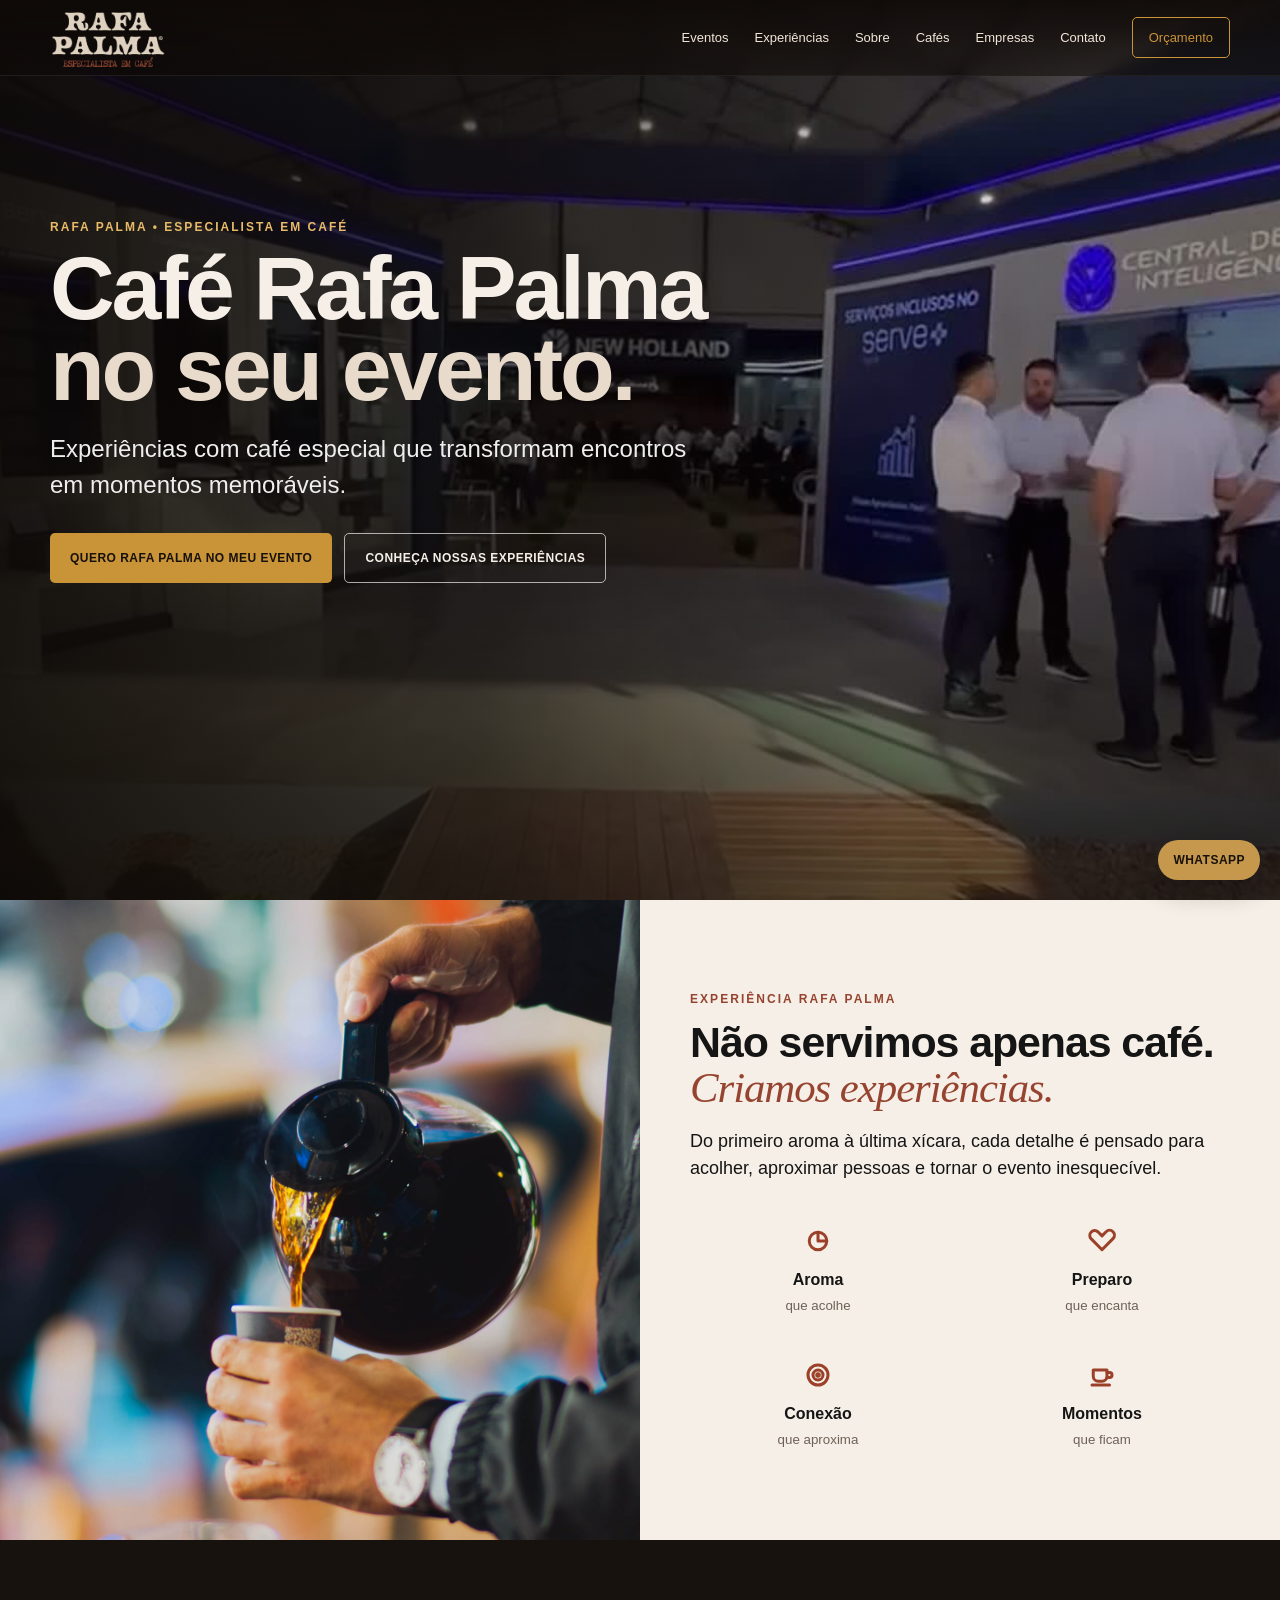
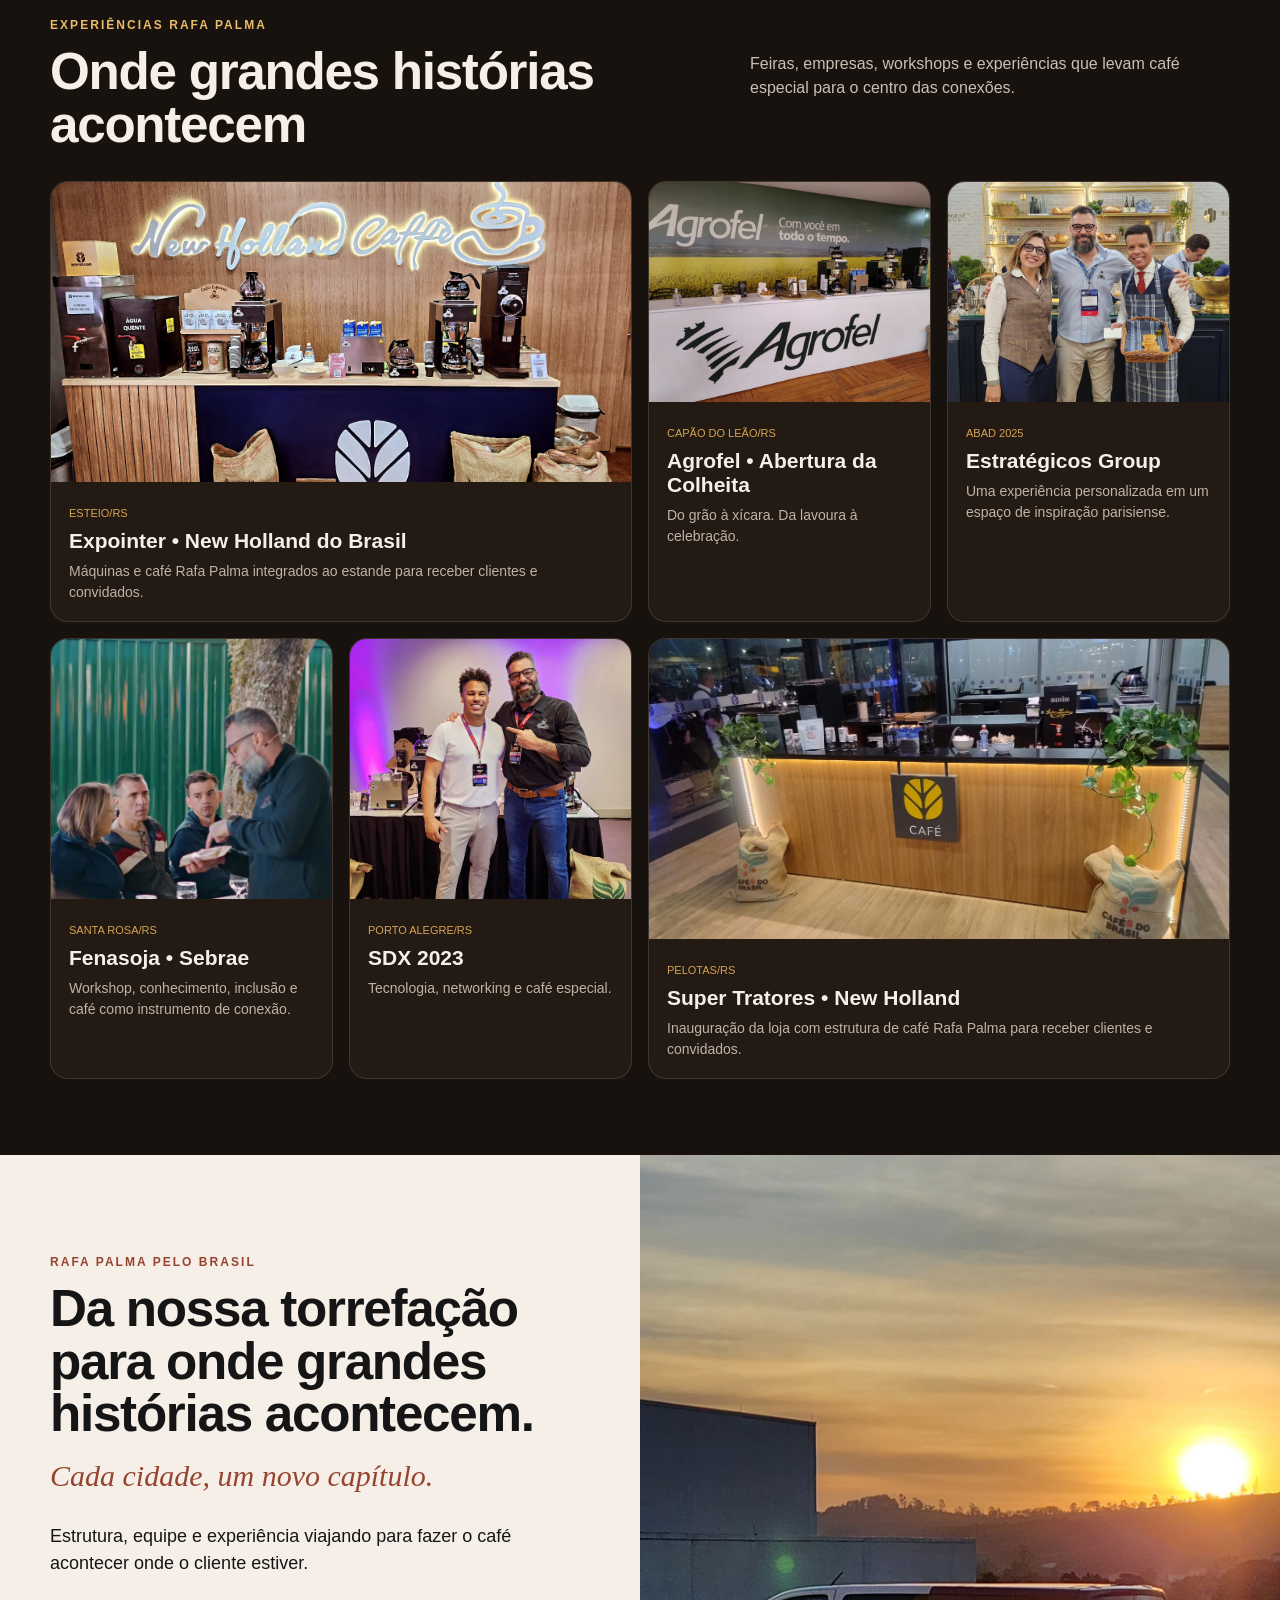
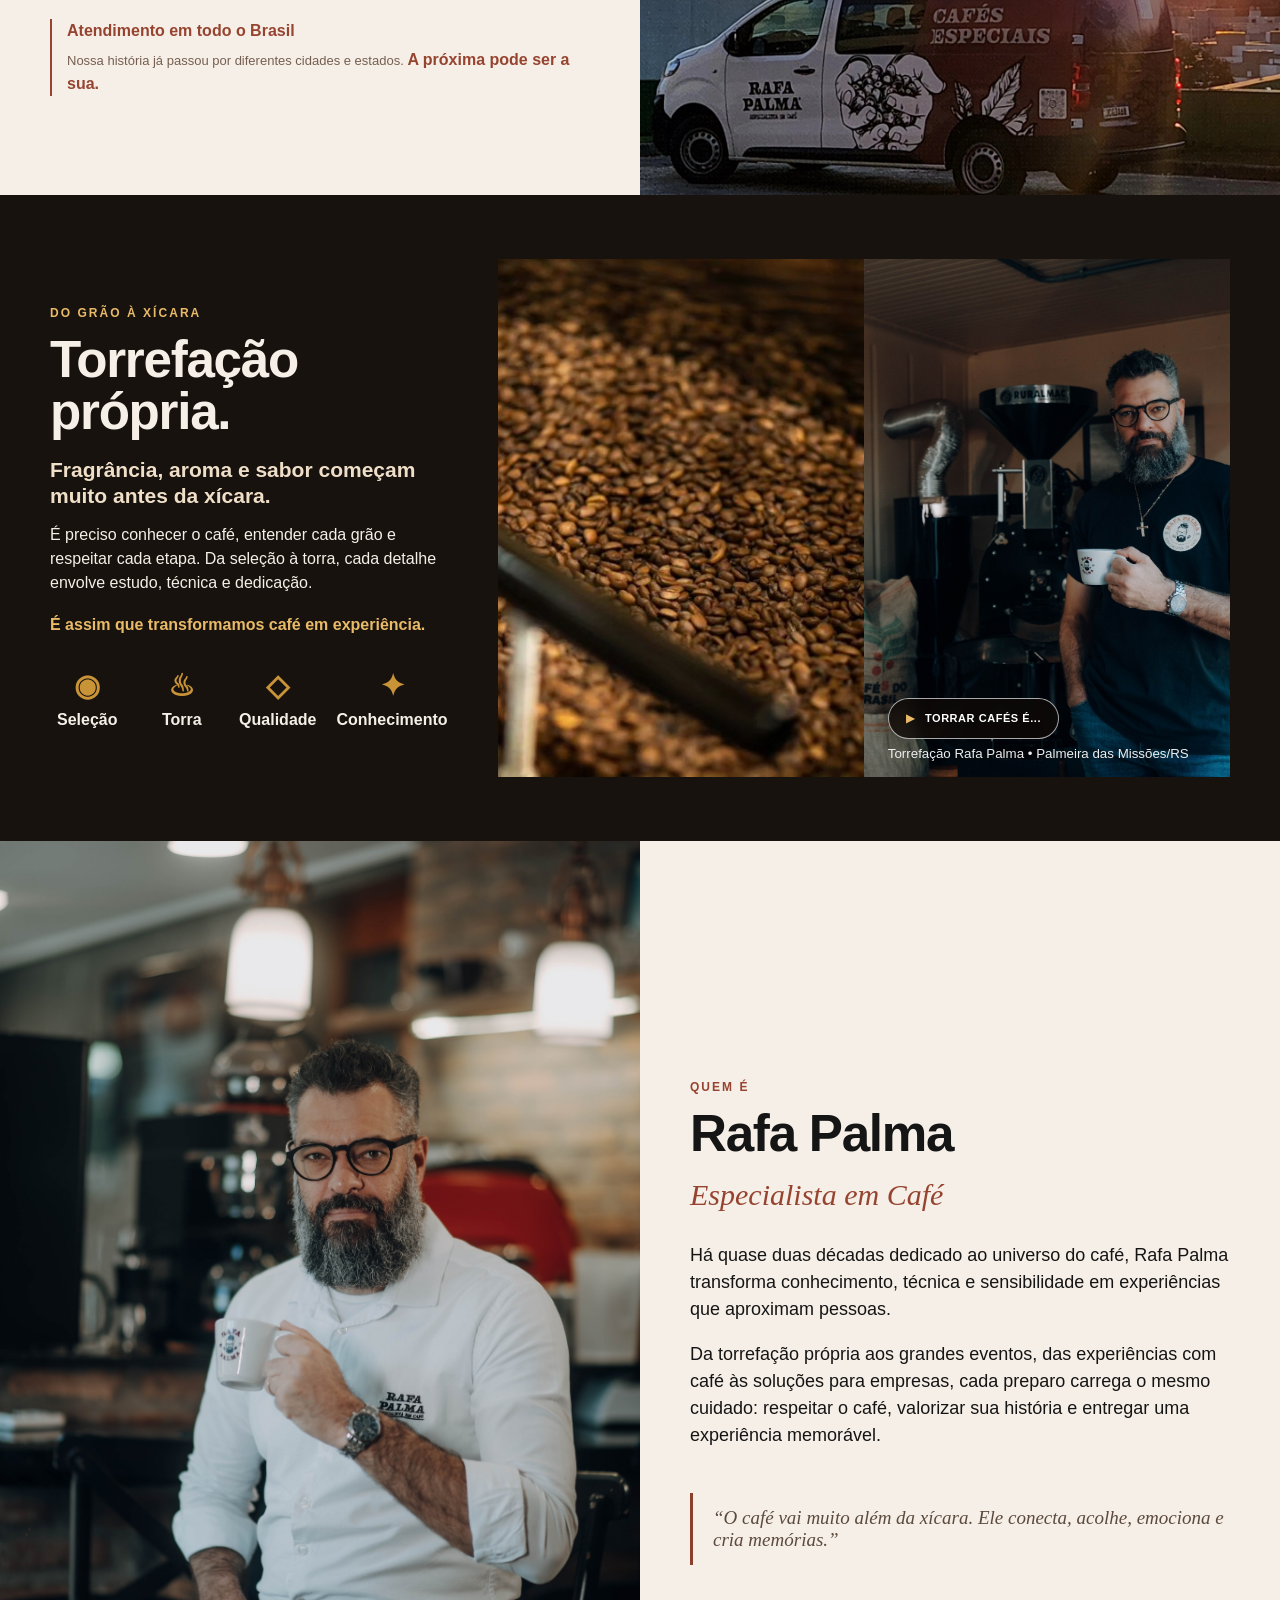
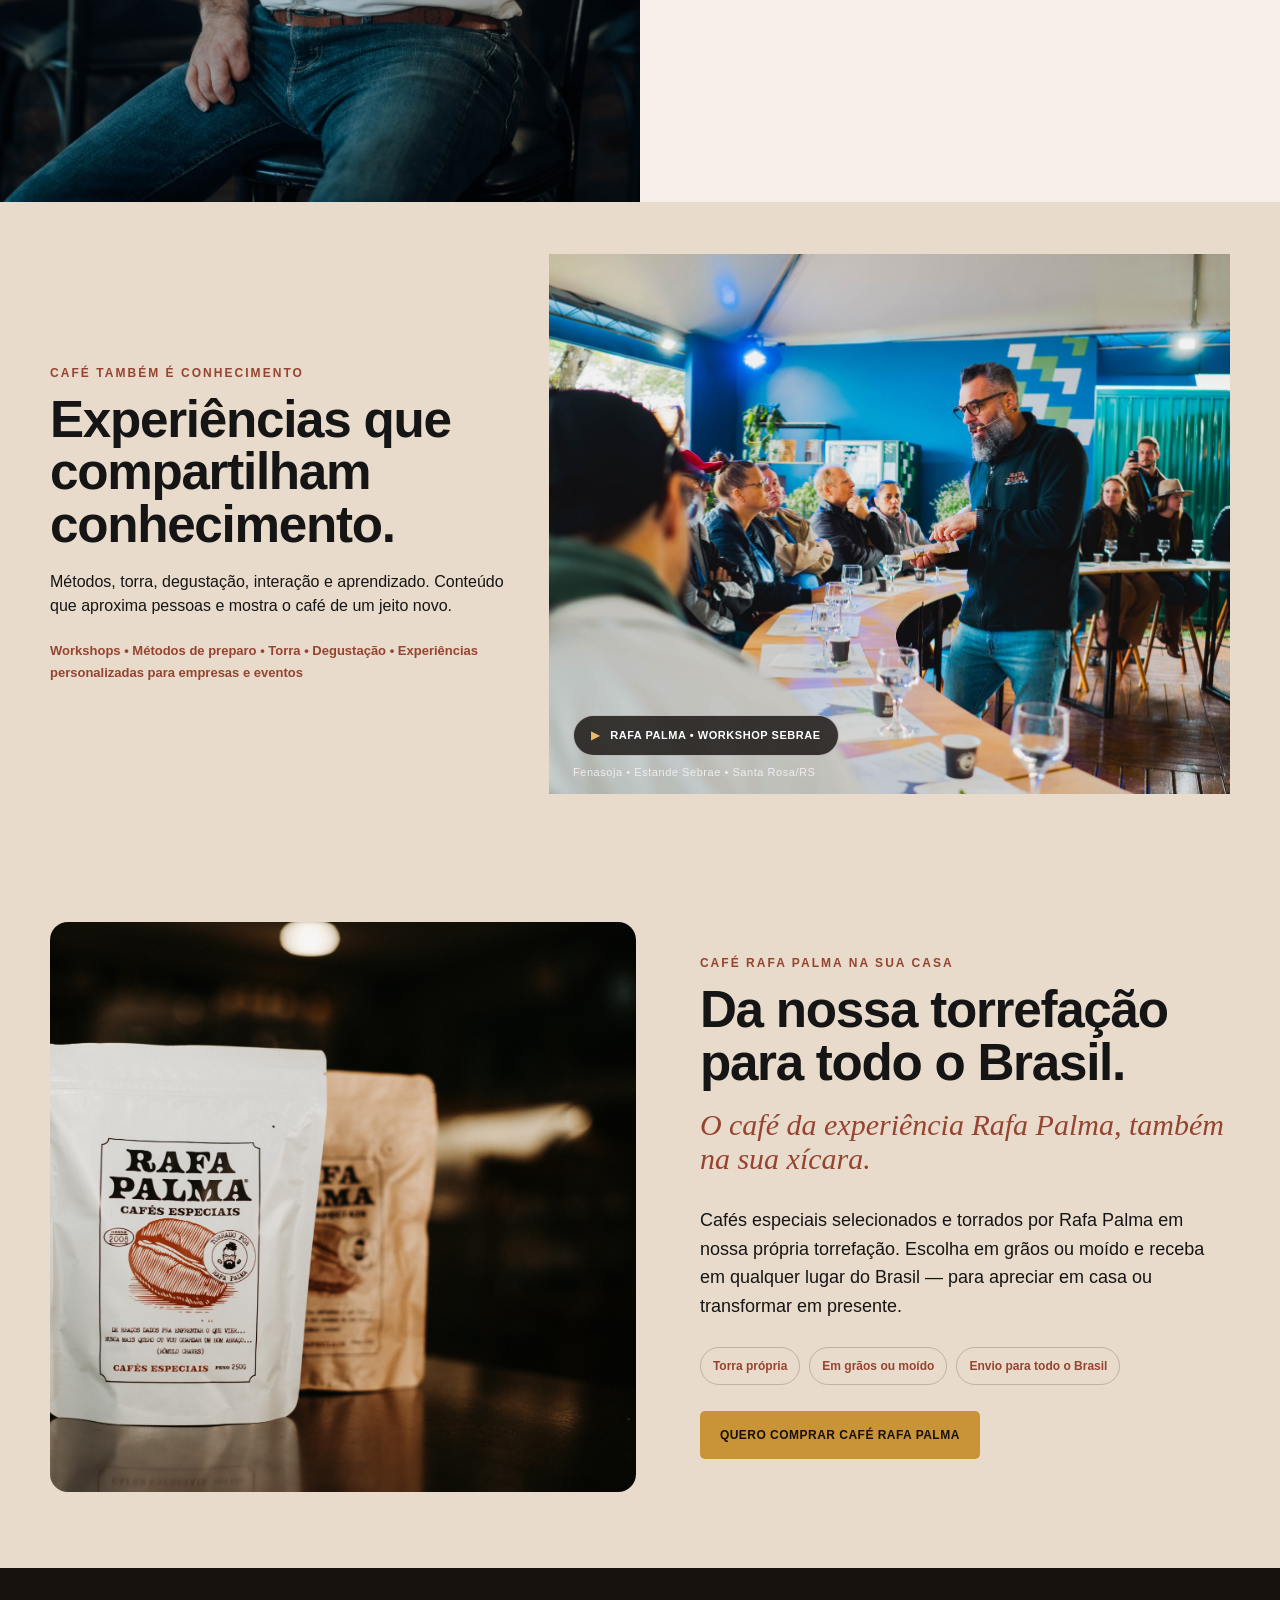
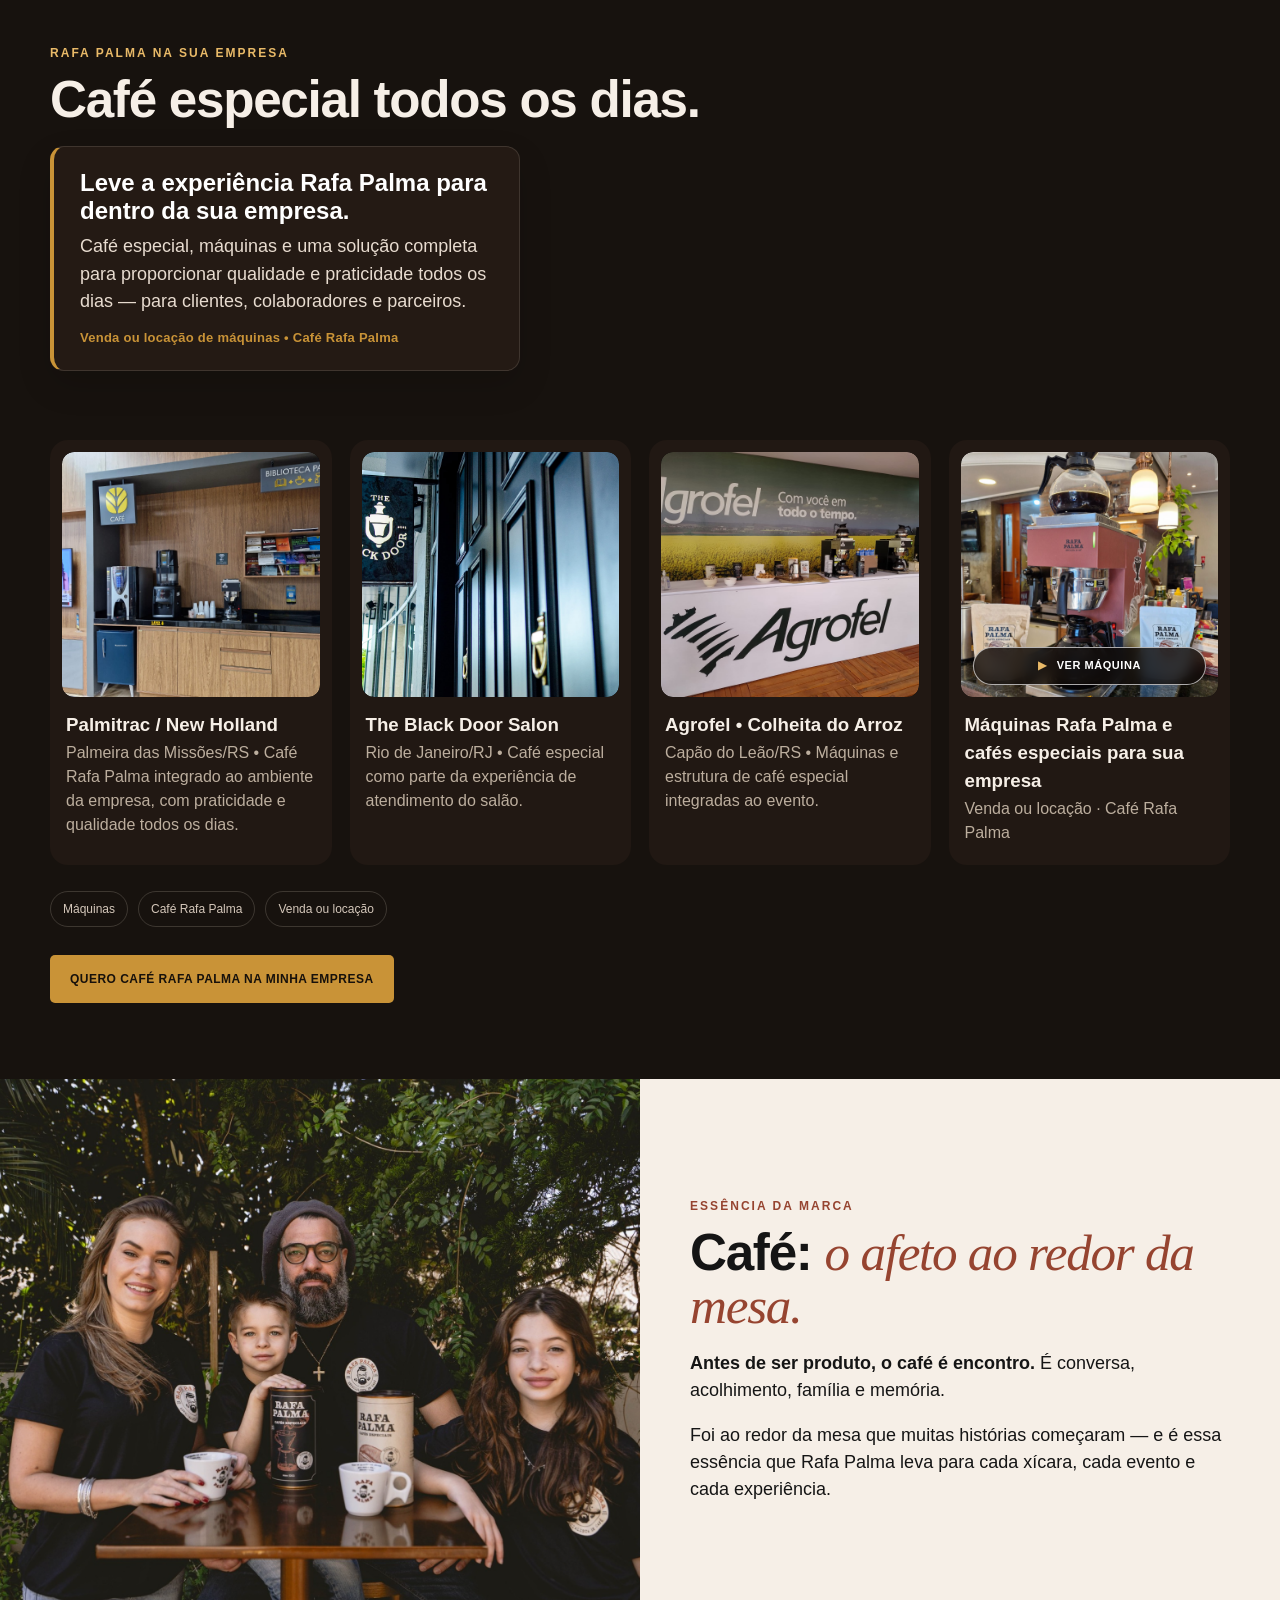
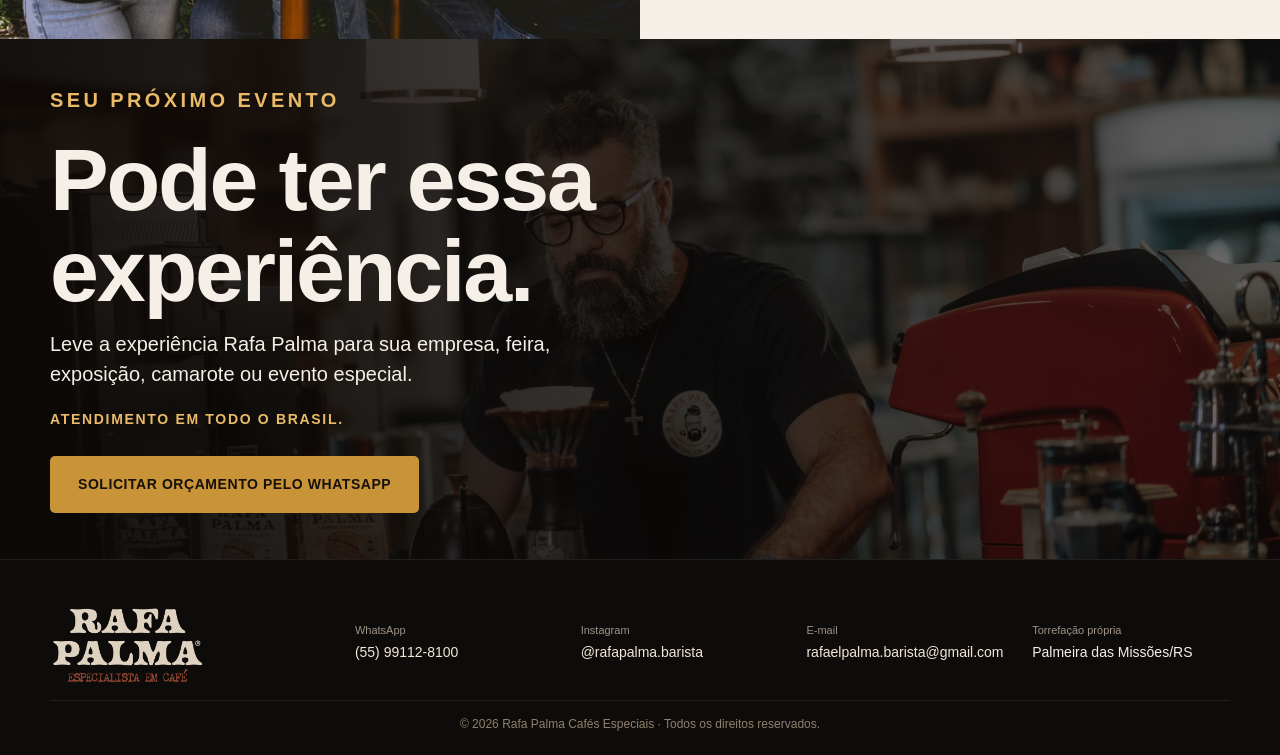
==== index.html @ 30152a72 "Add files via upload" ====
<!doctype html>
<html lang="pt-BR">
<head>
    <meta charset="utf-8" />
  
<meta name="color-scheme" content="only light">
<meta name="supported-color-schemes" content="light">
<meta name="viewport" content="width=device-width, initial-scale=1" />
  <meta name="theme-color" content="#151515" />
  <meta name="description" content="Rafa Palma — Especialista em Café. Eventos e experiências, torrefação própria, cafés especiais com envio para todo o Brasil e máquinas para empresas." />
  <title>Rafa Palma — Especialista em Café</title>
  <link rel="icon" href="favicon.png" />
  <link rel="stylesheet" href="styles.css" />




<style id="v23-mobile-targeted-fixes">
@media (max-width: 768px) {
  section, [id] { scroll-margin-top: 118px !important; }

  /* V23: estes textos usam a mesma técnica de imagem sólida já usada
     no restante do mobile, evitando a inversão de cores do Samsung Internet. */
  .brazil .reach span,
  .brazil .reach span strong,
  .about blockquote,
  .about blockquote *,
  .workshops .workshop-tags,
  .workshops .workshop-tags * {
    color: transparent !important;
    -webkit-text-fill-color: transparent !important;
    background-color: transparent !important;
    background-image: url('assets/images/brown-fill-mobile.png') !important;
    background-repeat: repeat !important;
    -webkit-background-clip: text !important;
    background-clip: text !important;
    opacity: 1 !important;
  }

  .about blockquote { border-left-color: #964430 !important; }
  .brazil .reach { padding-top: 0 !important; }

  /* Selos: manter o contraste que já funcionou. */
  .coffee-benefits span {
    color: #f2ddd0 !important;
    -webkit-text-fill-color: #f2ddd0 !important;
    background: #2a0b03 !important;
    background-image: none !important;
    -webkit-background-clip: border-box !important;
    background-clip: border-box !important;
    border: 1px solid rgba(113,53,31,.45) !important;
    opacity: 1 !important;
  }

  /* Momentos: xícara pequena desenhada em CSS. */
  .pillars span:nth-child(4) b {
    font-size: 0 !important;
    width: 26px !important;
    height: 26px !important;
    display: inline-block !important;
    position: relative !important;
    background: transparent !important;
    background-image: none !important;
    -webkit-background-clip: border-box !important;
    background-clip: border-box !important;
    -webkit-text-fill-color: initial !important;
  }
  .pillars span:nth-child(4) b::before {
    content: "" !important;
    position: absolute !important;
    width: 17px !important;
    height: 10px !important;
    left: 3px !important;
    top: 7px !important;
    border: 2px solid #873b28 !important;
    border-top: 0 !important;
    border-radius: 2px 2px 7px 7px !important;
    box-sizing: border-box !important;
  }
  .pillars span:nth-child(4) b::after {
    content: "" !important;
    position: absolute !important;
    width: 7px !important;
    height: 7px !important;
    right: 0 !important;
    top: 8px !important;
    border: 2px solid #873b28 !important;
    border-left: 0 !important;
    border-radius: 0 6px 6px 0 !important;
    box-sizing: border-box !important;
  }
}
</style>


<style id="v24-mobile-title-one-line">
@media (max-width: 768px) {
  .experience-title-line {
    display: block !important;
    white-space: nowrap !important;
    font-size: clamp(24px, 6.4vw, 30px) !important;
    letter-spacing: -0.025em !important;
    line-height: 1.08 !important;
    max-width: 100% !important;
  }
}
</style>


<style id="v26-mobile-final-real">
@media (max-width: 560px) {

  /* 1. NÃO SERVIMOS / CRIAMOS EXPERIÊNCIAS:
     elimina o <br> como linha vazia e controla o intervalo diretamente. */
  .experience .copy h2 {
    display: flex !important;
    flex-direction: column !important;
    gap: 3px !important;
    line-height: 1 !important;
    margin-bottom: 22px !important;
  }
  .experience .copy h2 br {
    display: none !important;
  }
  .experience .copy h2 .experience-title-line {
    display: block !important;
    white-space: nowrap !important;
    font-size: clamp(24px, 6.4vw, 30px) !important;
    line-height: 1.03 !important;
    margin: 0 !important;
  }
  .experience .copy h2 em {
    display: block !important;
    margin: 0 !important;
    line-height: 1.02 !important;
  }

  /* 2. MOMENTOS:
     o HTML real usa .feature-grid; remove o emoji nativo e desenha uma xícara pequena. */
  .experience .feature-grid span:nth-child(4) b {
    font-size: 0 !important;
    width: 24px !important;
    height: 24px !important;
    display: inline-block !important;
    position: relative !important;
    background: transparent !important;
    background-image: none !important;
    -webkit-background-clip: border-box !important;
    background-clip: border-box !important;
    -webkit-text-fill-color: initial !important;
  }
  .experience .feature-grid span:nth-child(4) b::before {
    content: "" !important;
    position: absolute !important;
    width: 15px !important;
    height: 9px !important;
    left: 2px !important;
    top: 6px !important;
    border: 2px solid #964430 !important;
    border-top: 0 !important;
    border-radius: 2px 2px 7px 7px !important;
    box-sizing: border-box !important;
  }
  .experience .feature-grid span:nth-child(4) b::after {
    content: "" !important;
    position: absolute !important;
    width: 6px !important;
    height: 6px !important;
    right: 0 !important;
    top: 7px !important;
    border: 2px solid #964430 !important;
    border-left: 0 !important;
    border-radius: 0 6px 6px 0 !important;
    box-sizing: border-box !important;
  }

  /* 3. CAFÉ NA SUA CASA:
     três benefícios obrigatoriamente em uma única linha. */
  .coffee-benefits {
    display: grid !important;
    grid-template-columns: max-content max-content max-content !important;
    justify-content: space-between !important;
    align-items: center !important;
    gap: 4px !important;
    width: 100% !important;
    flex-wrap: nowrap !important;
    margin: 22px 0 !important;
  }
  .coffee-benefits span {
    white-space: nowrap !important;
    padding: 8px 7px !important;
    font-size: clamp(8.5px, 2.45vw, 10.5px) !important;
    line-height: 1.1 !important;
    text-align: center !important;
  }

  /* 4. MÁQUINAS:
     comunicação aprovada + somente três selos. */
  .machine-card h3 {
    line-height: 1.15 !important;
  }
  .company-benefits {
    display: grid !important;
    grid-template-columns: max-content max-content max-content !important;
    justify-content: space-between !important;
    gap: 5px !important;
    width: 100% !important;
    flex-wrap: nowrap !important;
  }
  .company-benefits span {
    white-space: nowrap !important;
    padding: 8px 8px !important;
    font-size: clamp(9px, 2.55vw, 11px) !important;
    text-align: center !important;
  }

  /* 5. ESSÊNCIA DA MARCA:
     remove as alturas mínimas herdadas e reduz o vazio antes/depois do texto. */
  .affection.split {
    min-height: 0 !important;
    height: auto !important;
  }
  .affection .copy {
    min-height: 0 !important;
    padding-top: 30px !important;
    padding-bottom: 30px !important;
    justify-content: flex-start !important;
  }
  .affection .copy .eyebrow {
    margin-bottom: 10px !important;
  }
  .affection .copy h2 {
    margin-bottom: 18px !important;
  }
  .affection .copy > p {
    margin-bottom: 14px !important;
  }
  .affection .copy > p:last-child {
    margin-bottom: 0 !important;
  }
}
</style>


<style id="v27-final-mobile">
@media (max-width: 560px) {

  /* Ritmo vertical unificado entre os grandes blocos */
  .experience .copy,
  .brazil .copy,
  .about .copy,
  .affection .copy {
    min-height: 0 !important;
    padding-top: 42px !important;
    padding-bottom: 42px !important;
    justify-content: flex-start !important;
  }
  .section-dark,
  .section-cream {
    padding-top: 48px !important;
    padding-bottom: 48px !important;
  }

  /* Experiência: mantém as duas frases próximas */
  .experience .copy h2 {
    display: flex !important;
    flex-direction: column !important;
    gap: 3px !important;
    line-height: 1 !important;
    margin-bottom: 22px !important;
  }
  .experience .copy h2 br {
    display: none !important;
  }
  .experience .copy h2 .experience-title-line {
    margin: 0 !important;
    line-height: 1.03 !important;
  }
  .experience .copy h2 em {
    display: block !important;
    margin: 0 !important;
    line-height: 1.02 !important;
  }

  /* Momentos: xícara APROVADA — somente contorno, centralizada */
  .experience .feature-grid span:nth-child(4) b {
    font-size: 0 !important;
    width: 24px !important;
    height: 24px !important;
    display: block !important;
    position: relative !important;
    margin: 0 auto 8px !important;
    background: transparent !important;
    background-image: none !important;
    -webkit-background-clip: border-box !important;
    background-clip: border-box !important;
    -webkit-text-fill-color: initial !important;
  }
  .experience .feature-grid span:nth-child(4) b::before {
    content: "" !important;
    position: absolute !important;
    width: 15px !important;
    height: 9px !important;
    left: 2px !important;
    top: 6px !important;
    border: 2px solid #964430 !important;
    border-top: 0 !important;
    border-radius: 2px 2px 7px 7px !important;
    box-sizing: border-box !important;
  }
  .experience .feature-grid span:nth-child(4) b::after {
    content: "" !important;
    position: absolute !important;
    width: 6px !important;
    height: 6px !important;
    right: 0 !important;
    top: 7px !important;
    border: 2px solid #964430 !important;
    border-left: 0 !important;
    border-radius: 0 6px 6px 0 !important;
    box-sizing: border-box !important;
  }

  /* Rafa Palma pelo Brasil: barra vertical marrom protegida do modo escuro */
  .brazil .reach {
    position: relative !important;
    border-left: 0 !important;
    padding-left: 17px !important;
  }
  .brazil .reach::before {
    content: "" !important;
    position: absolute !important;
    left: 0 !important;
    top: 0 !important;
    bottom: 0 !important;
    width: 2px !important;
    background-color: #71351f !important;
    background-image: url('assets/images/brown-fill-mobile.png') !important;
    background-repeat: repeat !important;
  }

  /* Café em casa: três benefícios em uma única linha */
  .coffee-benefits {
    display: grid !important;
    grid-template-columns: max-content max-content max-content !important;
    justify-content: space-between !important;
    align-items: center !important;
    gap: 4px !important;
    width: 100% !important;
    flex-wrap: nowrap !important;
  }
  .coffee-benefits span {
    white-space: nowrap !important;
    padding: 8px 7px !important;
    font-size: clamp(8.5px, 2.45vw, 10.5px) !important;
    line-height: 1.1 !important;
    text-align: center !important;
  }

  /* Máquinas: três selos, sem Abastecimento/Suporte */
  .company-benefits {
    display: grid !important;
    grid-template-columns: max-content max-content max-content !important;
    justify-content: space-between !important;
    gap: 5px !important;
    width: 100% !important;
    flex-wrap: nowrap !important;
  }
  .company-benefits span {
    white-space: nowrap !important;
    padding: 8px 8px !important;
    font-size: clamp(9px, 2.55vw, 11px) !important;
    text-align: center !important;
  }

  /* Essência da marca: sem espaços excessivos */
  .affection.split {
    min-height: 0 !important;
    height: auto !important;
  }
  .affection .copy .eyebrow {
    margin-bottom: 10px !important;
  }
  .affection .copy h2 {
    margin-bottom: 18px !important;
  }
  .affection .copy > p {
    margin-bottom: 14px !important;
  }
  .affection .copy > p:last-child {
    margin-bottom: 0 !important;
  }

  /* Rodapé: contatos off-white; dourado reservado para CTA */
  footer .footer-grid small {
    color: #a99c91 !important;
    -webkit-text-fill-color: #a99c91 !important;
  }
  footer .footer-grid a,
  footer .footer-grid span {
    color: #f2e9df !important;
    -webkit-text-fill-color: #f2e9df !important;
    background: none !important;
    background-image: none !important;
    -webkit-background-clip: border-box !important;
    background-clip: border-box !important;
    opacity: 1 !important;
  }
}
</style>
<style id="v30-footer-final">
footer a[href^="tel:"],
footer a[href^="mailto:"],
footer a[href*="instagram.com"]{
  color:#f1e6d8!important;
  -webkit-text-fill-color:#f1e6d8!important;
  background:none!important;
  background-image:none!important;
  -webkit-background-clip:border-box!important;
  background-clip:border-box!important;
}
</style>


<style id="v31-index-final">
:root{
  --rp-brown:#8b3f2d;
  --rp-cream:#f1e6d8;
}

/* Barra da citação Quem é */
.about blockquote,
.about .quote,
.about .about-quote{
  border-left-color:var(--rp-brown)!important;
}
.about blockquote::before,
.about .quote::before,
.about .about-quote::before{
  background:var(--rp-brown)!important;
}

/* Rodapé sem amarelo */
footer a,
footer a:link,
footer a:visited,
footer a:hover,
footer a:active{
  color:var(--rp-cream)!important;
  -webkit-text-fill-color:var(--rp-cream)!important;
}
</style>


<style id="v32-link-colors-final">
:root{
  --rp-menu:#f1e6d8;
  --rp-brown:#8b3f2d;
  --rp-gold:#c99337;
}

/* O navegador Samsung não deve recolorir links já visitados/clicados. */
.main-nav a,
.main-nav a:link,
.main-nav a:visited,
.main-nav a:hover,
.main-nav a:active,
.main-nav a:focus {
  color:var(--rp-menu)!important;
  -webkit-text-fill-color:var(--rp-menu)!important;
  text-decoration:none!important;
  forced-color-adjust:none!important;
  -webkit-tap-highlight-color:rgba(139,63,45,.15)!important;
  outline:none!important;
}

.main-nav .nav-cta,
.main-nav .nav-cta:link,
.main-nav .nav-cta:visited,
.main-nav .nav-cta:hover,
.main-nav .nav-cta:active,
.main-nav .nav-cta:focus {
  color:var(--rp-gold)!important;
  -webkit-text-fill-color:var(--rp-gold)!important;
  border-color:var(--rp-gold)!important;
  forced-color-adjust:none!important;
}

/* Demais botões/CTAs não mudam de cor depois do clique. */
.btn,
.btn:link,
.btn:visited,
.btn:hover,
.btn:active,
.btn:focus,
.whatsapp-float,
.whatsapp-float:link,
.whatsapp-float:visited,
.whatsapp-float:hover,
.whatsapp-float:active,
.whatsapp-float:focus {
  forced-color-adjust:none!important;
  -webkit-tap-highlight-color:rgba(139,63,45,.15)!important;
}
</style>

<style id="v38-feature-icons-unified">
/* V38 — os quatro ícones usam exatamente a mesma caixa, traço e alinhamento */
.experience .feature-grid{
  display:grid !important;
  grid-template-columns:repeat(2, minmax(0,1fr)) !important;
  column-gap:28px !important;
  row-gap:42px !important;
}

.experience .feature-grid > span{
  display:flex !important;
  flex-direction:column !important;
  align-items:center !important;
  justify-content:flex-start !important;
  text-align:center !important;
  margin:0 !important;
  padding:0 !important;
}

.experience .feature-grid .rp-feature-icon{
  width:34px !important;
  height:34px !important;
  display:flex !important;
  align-items:center !important;
  justify-content:center !important;
  margin:0 auto 10px !important;
  padding:0 !important;
  line-height:0 !important;
  flex:0 0 34px !important;
}

.experience .feature-grid .rp-feature-icon svg{
  width:30px !important;
  height:30px !important;
  display:block !important;
  overflow:visible !important;
  fill:none !important;
  stroke:#9b4029 !important;
  stroke-width:2.4 !important;
  stroke-linecap:round !important;
  stroke-linejoin:round !important;
  vector-effect:non-scaling-stroke !important;
}

.experience .feature-grid > span{
  font-weight:700 !important;
}

.experience .feature-grid > span small{
  display:block !important;
  margin-top:4px !important;
  font-weight:400 !important;
}

/* Neutraliza qualquer regra antiga específica para ícones ou quarto item */
.experience .feature-grid > span:nth-child(4){
  text-align:center !important;
}
</style>


<style id="v39-mobile-cleanup">
@media (max-width:560px){

  /* Proteção geral contra qualquer estouro lateral */
  html, body{
    width:100% !important;
    max-width:100% !important;
    overflow-x:hidden !important;
  }
  main, section, header, footer,
  .container, .split, .copy, .media,
  .section-head, .event-grid, .company-grid-v5,
  .coffee-grid, .workshops-grid, .roasting-grid{
    min-width:0 !important;
    max-width:100% !important;
  }
  img, video, iframe{
    max-width:100% !important;
  }

  /* Ritmo vertical mais consistente no mobile */
  .experience .copy,
  .brazil .copy,
  .about .copy,
  .affection .copy{
    min-height:0 !important;
    padding-top:38px !important;
    padding-bottom:38px !important;
  }

  .section-dark,
  .section-cream{
    padding-top:44px !important;
    padding-bottom:44px !important;
  }

  /* Experiência: reduz um pouco o vazio entre texto e ícones.
     Não altera o desenho/tamanho dos quatro ícones da V38. */
  .experience .feature-grid{
    margin-top:26px !important;
    row-gap:36px !important;
  }

  /* Títulos marrons que o Samsung Internet vinha alterando */
  .brazil .eyebrow.dark,
  .about .eyebrow.dark,
  .workshops .eyebrow.dark{
    color:transparent !important;
    -webkit-text-fill-color:transparent !important;
    background-color:transparent !important;
    background-image:url('assets/images/brown-fill-mobile.png') !important;
    background-repeat:repeat !important;
    -webkit-background-clip:text !important;
    background-clip:text !important;
    opacity:1 !important;
  }

  /* Evita alturas herdadas criando áreas vazias */
  .experience.split,
  .brazil.split,
  .about.split,
  .affection.split{
    min-height:0 !important;
    height:auto !important;
  }

  /* Espaçamentos internos padronizados */
  .section-head{
    margin-bottom:28px !important;
  }
  .workshops-grid{
    gap:24px !important;
  }
  .company-grid-v5{
    gap:14px !important;
  }

  /* Botões nunca podem ultrapassar a largura da tela */
  .btn,
  .nav-cta{
    max-width:100% !important;
  }
}
</style>


<style id="v48-force-light-rendering">
/* V48 — força a renderização na paleta clara original da marca */
:root{
  color-scheme: only light !important;
  supported-color-schemes: light !important;
}

html{
  color-scheme: only light !important;
  background:#ffffff !important;
}

body{
  color-scheme: only light !important;
}

/* Evita que controles nativos assumam aparência escura */
input,
select,
textarea,
button{
  color-scheme: light !important;
}

/* Preserva a paleta declarada pelo site mesmo quando o aparelho está em modo escuro */
@media (prefers-color-scheme: dark){
  :root,
  html,
  body{
    color-scheme: only light !important;
  }
}

/* Reduz interferência de ajustes automáticos do navegador */
html, body, main, section, header, footer,
a, button, input, select, textarea, svg, path, circle{
  forced-color-adjust:none;
}
</style>


<style id="v49-experience-mobile-spacing">
@media (max-width:560px){

  /* V49 — somente espaçamento da seção Experiência Rafa Palma */
  .experience .copy{
    padding-top:34px !important;
    padding-bottom:34px !important;
  }

  .experience .feature-grid{
    margin-top:22px !important;
    row-gap:34px !important;
  }

  .experience .feature-grid .rp-feature-icon{
    margin-bottom:8px !important;
  }

  .experience .feature-grid > span small{
    margin-top:3px !important;
  }
}
</style>


<style id="v50-events-mobile-refinement">
@media (max-width:560px){
  /* V50 — somente a seção de experiências/eventos */

  /* Equilibra a passagem do texto introdutório para o primeiro card */
  .events .section-head,
  .brazil .section-head{
    margin-bottom:26px !important;
  }

  /* Remove apenas os pequenos círculos decorativos dos cards */
  .event-card .dot,
  .event-card .event-dot,
  .event-card .circle,
  .event-card .event-circle,
  .event-card [aria-hidden="true"].dot{
    display:none !important;
  }
}
</style>


<style id="v52-roasting-conservative">
@media (max-width:560px){
  /* V52 — ajuste conservador somente na Torrefação própria.
     Mantém tipografia, cores, ícones e estrutura da V50. */

  .roasting .feature-grid,
  .roastery .feature-grid,
  .torrefacao .feature-grid{
    margin-bottom:22px !important;
  }

  .roasting .media,
  .roastery .media,
  .torrefacao .media{
    margin-top:0 !important;
  }

  .roasting .media img + img,
  .roasting .media video + img,
  .roasting .media img + video,
  .roastery .media img + img,
  .roastery .media video + img,
  .roastery .media img + video,
  .torrefacao .media img + img,
  .torrefacao .media video + img,
  .torrefacao .media img + video{
    margin-top:12px !important;
  }
}
</style>


<style id="v53-mobile-refinements">
@media (max-width:560px){

  /* V53 — refinamentos acumulados, sem alterar cores, textos ou estrutura */

  /* Quem é Rafa Palma */
  .about .script{
    margin-bottom:20px !important;
  }
  .about blockquote{
    margin-top:28px !important;
  }

  /* Café também é conhecimento */
  .workshops .workshop-tags{
    margin-top:18px !important;
    margin-bottom:26px !important;
  }
  .workshops-grid{
    margin-top:0 !important;
  }

  /* Café Rafa Palma na sua casa */
  .coffee-shop .coffee-grid{
    margin-top:24px !important;
  }
  .coffee-benefits{
    gap:9px !important;
  }
  .coffee-benefits span{
    font-size:13px !important;
    line-height:1.25 !important;
    padding:9px 11px !important;
  }

  /* Remove os pequenos círculos claros decorativos recorrentes */
  .about .dot,
  .about .circle,
  .workshops .dot,
  .workshops .circle,
  .coffee-shop .dot,
  .coffee-shop .circle,
  .about .event-dot,
  .workshops .event-dot,
  .coffee-shop .event-dot{
    display:none !important;
  }
}
</style>


<style id="v54-coffee-benefits-mobile-fix">
@media (max-width:560px){
  /* V54 — corrige exclusivamente os 3 benefícios do café no mobile.
     Na V53 eles ficaram em uma linha horizontal e causaram overflow. */

  .coffee-benefits{
    display:grid !important;
    grid-template-columns:1fr !important;
    gap:10px !important;
    width:100% !important;
    max-width:100% !important;
    margin-top:20px !important;
    overflow:visible !important;
  }

  .coffee-benefits span{
    display:flex !important;
    align-items:center !important;
    justify-content:center !important;
    width:100% !important;
    max-width:100% !important;
    min-width:0 !important;
    box-sizing:border-box !important;
    white-space:normal !important;
    text-align:center !important;
    font-size:14px !important;
    line-height:1.25 !important;
    padding:11px 14px !important;
    margin:0 !important;
  }

  .coffee-shop .btn,
  .coffee-shop a.btn{
    width:100% !important;
    max-width:100% !important;
    box-sizing:border-box !important;
    margin-top:18px !important;
  }
}
</style>


<style id="v56-logo-home-link">
html{scroll-behavior:smooth;}
.v56-home-logo{
  display:inline-flex !important;
  align-items:center !important;
  color:inherit !important;
  text-decoration:none !important;
}
.v56-home-logo:visited,
.v56-home-logo:hover,
.v56-home-logo:active{
  color:inherit !important;
  text-decoration:none !important;
}
</style>


<style id="v57-fixed-mobile-header">
@media (max-width:560px){

  /* Cabeçalho realmente fixo no mobile */
  header{
    position:fixed !important;
    top:0 !important;
    left:0 !important;
    right:0 !important;
    width:100% !important;
    z-index:99999 !important;
    transform:none !important;
    opacity:1 !important;
    visibility:visible !important;
    pointer-events:auto !important;
  }

  /* Mantém conteúdo abaixo do cabeçalho fixo */
  body{
    padding-top:86px !important;
  }

  /* Barra mais compacta enquanto navega */
  header .nav{
    min-height:72px !important;
    padding-top:8px !important;
    padding-bottom:8px !important;
  }

  /* Logo sempre clicável */
  header .brand,
  header .logo,
  header .v56-home-logo{
    position:relative !important;
    z-index:100001 !important;
    pointer-events:auto !important;
  }

  /* Hambúrguer sempre acima de qualquer conteúdo */
  header button,
  header .menu-toggle,
  header .hamburger,
  header [aria-label*="menu" i]{
    position:relative !important;
    z-index:100002 !important;
    pointer-events:auto !important;
    cursor:pointer !important;
  }

  /* Se o menu abrir como overlay, ele fica acima de tudo */
  .mobile-menu,
  .menu-overlay,
  .nav-drawer,
  .drawer,
  .menu-panel{
    z-index:100003 !important;
  }

  html{
    scroll-behavior:smooth !important;
    scroll-padding-top:86px !important;
  }
}
</style>


<style id="v58-company-machines-mobile">
@media (max-width:560px){

  /* V58 — somente seção Máquinas Rafa Palma / empresas */

  /* Remove o pequeno círculo decorativo dessa seção */
  .company .dot,
  .company .circle,
  .companies .dot,
  .companies .circle,
  .company-grid-v5 .dot,
  .company-grid-v5 .circle{
    display:none !important;
  }

  /* Mais respiro entre o card principal e os três diferenciais */
  .company-grid-v5{
    gap:24px !important;
  }

  /* Diferenciais mais legíveis sem virar novos botões */
  .company-grid-v5 .features,
  .company-grid-v5 .benefits,
  .company-features{
    gap:12px !important;
    margin-top:22px !important;
  }

  .company-grid-v5 .features > *,
  .company-grid-v5 .benefits > *,
  .company-features > *{
    font-size:14px !important;
    line-height:1.3 !important;
    padding-top:5px !important;
    padding-bottom:5px !important;
  }

  /* Mantém o CTA separado visualmente dos diferenciais */
  .company-grid-v5 .btn,
  .company .btn,
  .companies .btn{
    margin-top:20px !important;
  }
}
</style>

</head>
<body id="inicio">
  <header class="site-header" id="inicio">
    <a class="brand" href="#inicio" aria-label="Rafa Palma - início">
      <img src="assets/images/logo-rafa-oficial.png" alt="Rafa Palma — Especialista em Café" />
    </a>
    <button class="menu-toggle" aria-label="Abrir menu" aria-expanded="false">☰</button>
    <nav class="main-nav" aria-label="Navegação principal">
      <a href="#eventos">Eventos</a><a href="#experiencias">Experiências</a><a href="#sobre">Sobre</a><a href="#cafes">Cafés</a><a href="#empresas">Empresas</a><a href="#contato">Contato</a>
      <a class="nav-cta" href="orcamento.html">Orçamento</a>
    </nav>
  </header>

  <main>
    <section class="hero">
      <video class="hero-video" autoplay muted loop playsinline poster="assets/images/expointer-2025.jpg">
        <source src="assets/videos/expointer-2025.mp4" type="video/mp4" />
      </video>
      <div class="hero-shade"></div>
      <div class="hero-content container">
        <p class="eyebrow">Rafa Palma • Especialista em Café</p>
        <h1>Café Rafa Palma<br><span>no seu evento.</span></h1>
        <p class="hero-copy">Experiências com café especial que transformam encontros em momentos memoráveis.</p>
        <div class="actions">
          <a class="btn btn-primary" target="_blank" rel="noopener" href="https://wa.me/5555991128100?text=Ol%C3%A1%21%20Conheci%20o%20trabalho%20do%20Rafa%20Palma%20pelo%20site%20e%20gostaria%20de%20levar%20a%20experi%C3%AAncia%20Rafa%20Palma%20para%20o%20meu%20evento.%20Podemos%20conversar%3F">Quero Rafa Palma no meu evento</a>
          <a class="btn btn-ghost" href="#eventos">Conheça nossas experiências</a>
        </div>
      </div>
    </section>

    <section class="experience split" id="experiencias">
      <div class="media"><img src="assets/images/servindo-cafe.jpg" alt="Café Rafa Palma sendo servido" loading="lazy" /></div>
      <div class="copy panel-light">
        <p class="eyebrow dark">Experiência Rafa Palma</p>
        <h2><span class="experience-title-line">Não servimos apenas café.</span><br><em>Criamos experiências.</em></h2>
        <p>Do primeiro aroma à última xícara, cada detalhe é pensado para acolher, aproximar pessoas e tornar o evento inesquecível.</p>
        
<div class="feature-grid">
  <span>
    <span class="rp-feature-icon" aria-hidden="true">
      <svg viewBox="0 0 24 24">
        <circle cx="12" cy="12" r="7"></circle>
        <path d="M12 5v7h7"></path>
      </svg>
    </span>
    Aroma
    <small>que acolhe</small>
  </span>

  <span>
    <span class="rp-feature-icon" aria-hidden="true">
      <svg viewBox="0 0 24 24">
        <path d="M20.8 4.6c-1.5-1.5-4-1.5-5.5 0L12 7.9 8.7 4.6a3.9 3.9 0 0 0-5.5 5.5L12 19l8.8-8.9a3.9 3.9 0 0 0 0-5.5z"></path>
      </svg>
    </span>
    Preparo
    <small>que encanta</small>
  </span>

  <span>
    <span class="rp-feature-icon" aria-hidden="true">
      <svg viewBox="0 0 24 24">
        <circle cx="12" cy="12" r="8"></circle>
        <circle cx="12" cy="12" r="4"></circle>
        <circle cx="12" cy="12" r="1"></circle>
      </svg>
    </span>
    Conexão
    <small>que aproxima</small>
  </span>

  <span>
    <span class="rp-feature-icon" aria-hidden="true">
      <svg viewBox="0 0 24 24">
        <path d="M5 8h11v5a4 4 0 0 1-4 4H9a4 4 0 0 1-4-4V8z"></path>
        <path d="M16 10h2a2 2 0 0 1 0 4h-2"></path>
        <path d="M4 20h14"></path>
      </svg>
    </span>
    Momentos
    <small>que ficam</small>
  </span>
</div>

      </div>
    </section>

    <section class="events section-dark" id="eventos">
      <div class="container">
        <div class="section-head"><div><p class="eyebrow">Experiências Rafa Palma</p><h2>Onde grandes histórias acontecem</h2></div><p>Feiras, empresas, workshops e experiências que levam café especial para o centro das conexões.</p></div>
        <div class="event-grid">
          <article class="event-card featured"><img src="assets/images/expointer-2024.jpg" alt="Expointer 2024 New Holland do Brasil" loading="lazy"><div><span>Esteio/RS</span><h3>Expointer • New Holland do Brasil</h3><p>Máquinas e café Rafa Palma integrados ao estande para receber clientes e convidados.</p></div></article>
          <article class="event-card"><img src="assets/images/agrofel-estrutura.jpeg" alt="Agrofel Abertura da Colheita" loading="lazy"><div><span>Capão do Leão/RS</span><h3>Agrofel • Abertura da Colheita</h3><p>Do grão à xícara. Da lavoura à celebração.</p></div></article>
          <article class="event-card"><img src="assets/images/abad-parceria.jpg" alt="ABAD 2025 Estratégicos Group" loading="lazy"><div><span>ABAD 2025</span><h3>Estratégicos Group</h3><p>Uma experiência personalizada em um espaço de inspiração parisiense.</p></div></article>
          <article class="event-card"><img src="assets/images/fenasoja-inclusao.jpg" alt="Fenasoja Sebrae em Santa Rosa" loading="lazy"><div><span>Santa Rosa/RS</span><h3>Fenasoja • Sebrae</h3><p>Workshop, conhecimento, inclusão e café como instrumento de conexão.</p></div></article>
          <article class="event-card"><img src="assets/images/sdx-2023.jpg" alt="SDX 2023 em Porto Alegre" loading="lazy"><div><span>Porto Alegre/RS</span><h3>SDX 2023</h3><p>Tecnologia, networking e café especial.</p></div></article>
          <article class="event-card featured featured-pelotas"><img src="assets/images/super-tratores-pelotas.jpeg" alt="Inauguração da Super Tratores New Holland em Pelotas" loading="lazy"><div><span>Pelotas/RS</span><h3>Super Tratores • New Holland</h3><p>Inauguração da loja com estrutura de café Rafa Palma para receber clientes e convidados.</p></div></article>
        </div>
      </div>
    </section>

    <section class="brazil split reverse">
      <div class="media"><img src="assets/images/van-atibaia.jpg" alt="Van Rafa Palma em Atibaia ao pôr do sol" loading="lazy"></div>
      <div class="copy panel-light">
        <p class="eyebrow dark">Rafa Palma pelo Brasil</p>
        <h2>Da nossa torrefação para onde grandes histórias acontecem.</h2>
        <p class="script">Cada cidade, um novo capítulo.</p>
        <p>Estrutura, equipe e experiência viajando para fazer o café acontecer onde o cliente estiver.</p>
        <div class="reach"><strong>Atendimento em todo o Brasil</strong><span>Nossa história já passou por diferentes cidades e estados. <strong>A próxima pode ser a sua.</strong></span></div>
      </div>
    </section>

    <section class="roasting section-dark">
      <div class="container roasting-grid">
        <div class="roast-copy"><p class="eyebrow">Do grão à xícara</p><h2>Torrefação própria.</h2><h3 class="roast-lead">Fragrância, aroma e sabor começam muito antes da xícara.</h3><p>É preciso conhecer o café, entender cada grão e respeitar cada etapa. Da seleção à torra, cada detalhe envolve estudo, técnica e dedicação.</p><p class="roast-signoff">É assim que transformamos café em experiência.</p><div class="feature-grid compact"><span><b>◉</b> Seleção</span><span><b>♨</b> Torra</span><span><b>◇</b> Qualidade</span><span><b>✦</b> Conhecimento</span></div></div>
        <img src="assets/images/graos-torrados.jpg" alt="Grãos de Café Rafa Palma torrados" loading="lazy">
        <div class="video-preview"><img src="assets/images/torrefacao-container.jpg" alt="Rafa Palma na torrefação própria" loading="lazy"><button class="play-video" data-video="assets/videos/torra.mp4" aria-label="Assistir vídeo da torrefação"><span>▶</span> Torrar cafés é...</button><small>Torrefação Rafa Palma • Palmeira das Missões/RS</small></div>
      </div>
    </section>

    <section class="about split" id="sobre">
      <div class="media portrait"><img src="assets/images/rafa-dmaria-novo.jpg" alt="Rafa Palma na Confeitaria D'Maria" loading="lazy"></div>
      <div class="copy panel-light">
        <p class="eyebrow dark">Quem é</p><h2>Rafa Palma</h2><p class="script">Especialista em Café</p>
        <p>Há quase duas décadas dedicado ao universo do café, Rafa Palma transforma conhecimento, técnica e sensibilidade em experiências que aproximam pessoas.</p><p>Da torrefação própria aos grandes eventos, das experiências com café às soluções para empresas, cada preparo carrega o mesmo cuidado: respeitar o café, valorizar sua história e entregar uma experiência memorável.</p>
        <blockquote>“O café vai muito além da xícara. Ele conecta, acolhe, emociona e cria memórias.”</blockquote>
      </div>
    </section>

    <section class="workshops section-cream">
      <div class="container workshops-grid">
        <div><p class="eyebrow dark">Café também é conhecimento</p><h2>Experiências que compartilham conhecimento.</h2><p>Métodos, torra, degustação, interação e aprendizado. Conteúdo que aproxima pessoas e mostra o café de um jeito novo.</p><div class="workshop-tags">Workshops • Métodos de preparo • Torra • Degustação • Experiências personalizadas para empresas e eventos</div></div>
        <div class="video-preview workshop-media"><img src="assets/images/workshop-sebrae-escolhida.jpg" alt="Rafa Palma conduzindo experiência com café" loading="lazy"><button class="play-video" data-video="assets/videos/fenasoja.mp4" aria-label="Assistir vídeo da experiência"><span>▶</span> Rafa Palma • Workshop Sebrae</button><small>Fenasoja • Estande Sebrae • Santa Rosa/RS</small></div>
      </div>
    </section>


    <section class="coffee-shop section-cream" id="cafes">
      <div class="container coffee-grid">
        <div class="coffee-photo"><img src="assets/images/cafe-rafa-palmas.jpg" alt="Embalagens de Café Rafa Palma" loading="lazy"></div>
        <div class="coffee-copy"><p class="eyebrow dark">Café Rafa Palma na sua casa</p><h2>Da nossa torrefação para todo o Brasil.</h2><p class="script">O café da experiência Rafa Palma, também na sua xícara.</p><p>Cafés especiais selecionados e torrados por Rafa Palma em nossa própria torrefação. Escolha em grãos ou moído e receba em qualquer lugar do Brasil — para apreciar em casa ou transformar em presente.</p><div class="coffee-benefits"><span>Torra própria</span><span>Em grãos ou moído</span><span>Envio para todo o Brasil</span></div><a class="btn btn-primary" target="_blank" rel="noopener" href="https://wa.me/5555991128100?text=Ol%C3%A1%21%20Conheci%20os%20caf%C3%A9s%20Rafa%20Palma%20pelo%20site%20e%20gostaria%20de%20comprar%20Caf%C3%A9%20Rafa%20Palma.%20Pode%20me%20passar%20as%20op%C3%A7%C3%B5es%20dispon%C3%ADveis%3F">Quero comprar Café Rafa Palma</a></div>
      </div>
    </section>

    <section class="companies section-dark" id="empresas">
      <div class="container"><div class="section-head"><div><p class="eyebrow">Rafa Palma na sua empresa</p><h2>Café especial todos os dias.</h2><div class="company-intro company-intro-band"><p><strong>Leve a experiência Rafa Palma para dentro da sua empresa.</strong> Café especial, máquinas e uma solução completa para proporcionar qualidade e praticidade todos os dias — para clientes, colaboradores e parceiros.</p><p>Venda ou locação de máquinas • Café Rafa Palma</p></div></div></div>
        <div class="company-grid company-grid-v5">
          <article><div class="company-image"><img src="assets/images/palmitrac-new-holland-pm.jpeg" alt="Espaço Café Rafa Palma na Palmitrac New Holland em Palmeira das Missões" loading="lazy"></div><h3>Palmitrac / New Holland</h3><p>Palmeira das Missões/RS • Café Rafa Palma integrado ao ambiente da empresa, com praticidade e qualidade todos os dias.</p></article>
          <article><div class="company-image"><img src="assets/images/the-black-door.jpg" alt="The Black Door Salon" loading="lazy"></div><h3>The Black Door Salon</h3><p>Rio de Janeiro/RJ • Café especial como parte da experiência de atendimento do salão.</p></article>
          <article><div class="company-image"><img src="assets/images/agrofel-estrutura.jpeg" alt="Estrutura de Café Rafa Palma na Agrofel" loading="lazy"></div><h3>Agrofel • Colheita do Arroz</h3><p>Capão do Leão/RS • Máquinas e estrutura de café especial integradas ao evento.</p></article>
          <article class="machine-card"><div class="company-image video-preview company-video"><img src="assets/images/maquina-rafa-palma.jpeg" alt="Máquina de café passado Rafa Palma" loading="lazy"><button class="play-video" data-video="assets/videos/maquina-rafa-palma.mp4" aria-label="Assistir vídeo da máquina Rafa Palma"><span>▶</span> Ver máquina</button></div><h3>Máquinas Rafa Palma e cafés especiais para sua empresa</h3><p>Venda ou locação · Café Rafa Palma</p></article>
        </div><div class="company-benefits"><span>Máquinas</span><span>Café Rafa Palma</span><span>Venda ou locação</span></div>
        <a class="btn btn-primary" target="_blank" rel="noopener" href="https://wa.me/5555991128100?text=Ol%C3%A1%21%20Conheci%20o%20trabalho%20do%20Rafa%20Palma%20pelo%20site%20e%20gostaria%20de%20ter%20Caf%C3%A9%20Rafa%20Palma%20na%20minha%20empresa.%20Quero%20saber%20mais%20sobre%20as%20m%C3%A1quinas%20e%20as%20op%C3%A7%C3%B5es%20de%20venda%20ou%20loca%C3%A7%C3%A3o.">Quero café Rafa Palma na minha empresa</a>
      </div>
    </section>

    <section class="affection split">
      <div class="media"><img src="assets/images/familia.jpg" alt="Família Rafa Palma" loading="lazy"></div>
      <div class="copy panel-light"><p class="eyebrow dark">Essência da marca</p><h2>Café: <em>o afeto ao redor da mesa.</em></h2><p><strong>Antes de ser produto, o café é encontro.</strong> É conversa, acolhimento, família e memória.</p><p>Foi ao redor da mesa que muitas histórias começaram — e é essa essência que Rafa Palma leva para cada xícara, cada evento e cada experiência.</p></div>
    </section>

    <section class="final-cta" id="contato"><div class="final-bg"></div><div class="container final-content"><p class="eyebrow">Seu próximo evento</p><h2>Pode ter essa experiência.</h2><p>Leve a experiência Rafa Palma para sua empresa, feira, exposição, camarote ou evento especial.</p><p class="national-service">Atendimento em todo o Brasil.</p><a class="btn btn-primary btn-large" target="_blank" rel="noopener" href="https://wa.me/5555991128100?text=Ol%C3%A1%21%20Vim%20pelo%20site%20do%20Rafa%20Palma%20e%20gostaria%20de%20solicitar%20um%20or%C3%A7amento.">Solicitar orçamento pelo WhatsApp</a></div></section>
  </main>

  <div class="video-modal" aria-hidden="true"><button class="video-close" aria-label="Fechar vídeo">×</button><video controls playsinline></video></div>

  <a class="whatsapp-float" target="_blank" rel="noopener" aria-label="Falar com Rafa Palma pelo WhatsApp" href="https://wa.me/5555991128100?text=Ol%C3%A1%21%20Conheci%20o%20trabalho%20do%20Rafa%20Palma%20pelo%20site%20e%20gostaria%20de%20mais%20informa%C3%A7%C3%B5es.">WhatsApp</a>

  <footer><div class="container footer-grid"><a href="#inicio" class="v56-home-logo" aria-label="Voltar ao início"><div class="footer-brand"><img src="assets/images/logo-rafa-oficial.png" alt="Rafa Palma — Especialista em Café"></div></a><div><small>WhatsApp</small><a href="tel:+5555991128100">(55) 99112-8100</a></div><div><small>Instagram</small><a target="_blank" rel="noopener" href="https://instagram.com/rafapalma.barista">@rafapalma.barista</a></div><div><small>E-mail</small><a href="mailto:rafaelpalma.barista@gmail.com">rafaelpalma.barista@gmail.com</a></div><div><small>Torrefação própria</small><span>Palmeira das Missões/RS</span></div></div>
<div class="footer-bottom">© 2026 Rafa Palma Cafés Especiais · Todos os direitos reservados.</div>
</footer>
  <script src="script.js"></script>

<style id="v29-approved-final">
/* ===== V29: três correções visuais aprovadas ===== */
:root{
  --rp-brown:#8b3f2d;
  --rp-cream:#f1e6d8;
}

/* Barra vertical da citação "O café vai muito além..." */
.about-quote,
.about-quote blockquote,
.about blockquote,
#about blockquote,
#quem-e blockquote,
.quem-e blockquote {
  border-left-color: var(--rp-brown) !important;
}
.about-quote::before,
.about-quote blockquote::before,
.about blockquote::before,
#about blockquote::before,
#quem-e blockquote::before,
.quem-e blockquote::before {
  background: var(--rp-brown) !important;
}

/* Contatos do rodapé: nunca amarelos */
footer a,
footer a:link,
footer a:visited,
footer a:hover,
footer a:active,
footer .contact-value,
footer .footer-contact-value,
footer .footer-contact a,
footer .footer-contacts a {
  color: var(--rp-cream) !important;
  -webkit-text-fill-color: var(--rp-cream) !important;
}

</style>
</body>
</html>
---- styles.css ----
:root{--cream:#E8DBCB;--brown:#964430;--ink:#151515;--gold:#c99337;--paper:#f6efe7;--white:#fff;--max:1180px;--radius:18px}*{box-sizing:border-box}html{scroll-behavior:smooth}body{margin:0;background:var(--ink);color:var(--paper);font-family:Bahnschrift,"Arial Narrow",Arial,sans-serif;line-height:1.5}img,video{display:block;width:100%}a{color:inherit;text-decoration:none}.container{width:min(var(--max),calc(100% - 40px));margin:auto}.site-header{height:76px;position:fixed;z-index:50;top:0;left:0;right:0;display:flex;align-items:center;justify-content:space-between;padding:0 max(22px,calc((100vw - var(--max))/2));background:linear-gradient(180deg,rgba(15,10,7,.92),rgba(15,10,7,.55));backdrop-filter:blur(8px);border-bottom:1px solid rgba(255,255,255,.08)}.brand{display:flex;gap:10px;align-items:center}.brand img{width:112px;height:60px;object-fit:contain;object-position:left center}.brand span,.footer-brand div{display:flex;flex-direction:column}.brand strong{letter-spacing:.08em;font-size:15px}.brand small{font-size:9px;letter-spacing:.11em}.main-nav{display:flex;align-items:center;gap:26px;font-size:13px}.main-nav a:hover{color:var(--gold)}.nav-cta{padding:10px 16px;border:1px solid var(--gold);border-radius:5px}.menu-toggle{display:none;background:none;border:0;color:white;font-size:28px}.hero{min-height:760px;height:100vh;position:relative;display:flex;align-items:flex-end;overflow:hidden}.hero-video,.hero-shade{position:absolute;inset:0;height:100%;object-fit:cover}.hero-video{object-position:center 42%}.hero-shade{background:linear-gradient(90deg,rgba(12,8,5,.94) 0%,rgba(12,8,5,.72) 38%,rgba(12,8,5,.25) 70%,rgba(12,8,5,.2)),linear-gradient(0deg,rgba(12,8,5,.75),transparent 50%)}.hero-content{position:relative;z-index:2;padding-bottom:11vh;max-width:1180px}.eyebrow{text-transform:uppercase;letter-spacing:.17em;font-size:12px;color:#e9ba68;font-weight:700}.eyebrow.dark{color:var(--brown)}h1,h2,h3,p{margin-top:0}h1{font-size:clamp(52px,7vw,96px);line-height:.9;letter-spacing:-.035em;margin:12px 0 22px;max-width:780px}h1 span{color:var(--cream)}h2{font-size:clamp(34px,4vw,58px);line-height:1.03;letter-spacing:-.025em;margin-bottom:18px}h2 em{font-family:Georgia,serif;font-weight:400;color:var(--brown)}.hero-copy{font-size:clamp(18px,2vw,24px);max-width:650px;color:#eee}.actions{display:flex;gap:12px;flex-wrap:wrap;margin-top:30px}.btn{display:inline-flex;align-items:center;justify-content:center;text-transform:uppercase;letter-spacing:.04em;font-weight:800;font-size:12px;padding:15px 20px;border-radius:5px;transition:.2s}.btn-primary{background:var(--gold);color:#17110b}.btn-primary:hover{transform:translateY(-2px);filter:brightness(1.07)}.btn-ghost{border:1px solid rgba(255,255,255,.65)}.split{display:grid;grid-template-columns:1fr 1fr;min-height:590px}.split.reverse .media{order:2}.media{overflow:hidden}.media img{height:100%;object-fit:cover}.copy{padding:80px max(40px,calc((100vw - var(--max))/2));display:flex;flex-direction:column;justify-content:center}.panel-light{background:var(--paper);color:var(--ink)}.copy>p:not(.eyebrow):not(.section-number):not(.script){font-size:18px;max-width:650px}.section-number{font-size:13px;color:#8f806f}.script{font:italic 30px Georgia,serif;color:var(--brown)}.feature-grid{display:grid;grid-template-columns:repeat(4,1fr);gap:20px;margin-top:32px}.feature-grid span{text-align:center;font-weight:700}.feature-grid b{display:block;color:var(--brown);font-size:28px}.feature-grid small{display:block;font-weight:400;color:#6e6258}.feature-grid.compact b{color:var(--gold)}.section-dark{background:#17120e;color:var(--paper);padding:90px 0}.section-head{display:flex;justify-content:space-between;gap:40px;align-items:end;margin-bottom:35px}.section-head h2{margin-bottom:0}.section-head>p{max-width:470px;color:#cbbfb2}.event-grid{display:grid;grid-template-columns:repeat(4,1fr);gap:16px}.event-card{background:#241a14;border:1px solid rgba(232,219,203,.14);border-radius:var(--radius);overflow:hidden}.event-card.featured{grid-column:span 2}.event-card img{height:220px;object-fit:cover}.event-card.featured img{height:300px}.event-card div{padding:18px}.event-card span{font-size:11px;color:#d4a352;text-transform:uppercase}.event-card h3{margin:5px 0 8px;font-size:20px}.event-card p{color:#bfb3a8;font-size:14px;margin-bottom:0}.routes{display:flex;flex-wrap:wrap;gap:9px;color:var(--brown);font-size:13px;margin-top:22px}.routes span{background:#eadfD3;padding:8px 11px;border-radius:999px}.roasting-grid{display:grid;grid-template-columns:1.1fr .9fr .9fr;align-items:stretch}.roast-copy{padding:45px 50px 45px 0}.roasting img,.roasting video{height:100%;min-height:440px;object-fit:cover}.portrait img{object-position:center 25%}.about blockquote{margin:26px 0 0;border-left:3px solid var(--brown);padding:14px 0 14px 20px;font:italic 19px Georgia,serif;color:#5b4a3d}.section-cream{background:var(--cream);color:var(--ink);padding:90px 0}.workshops-grid{display:grid;grid-template-columns:.8fr 1.2fr;gap:45px;align-items:center}.workshops-grid video{border-radius:var(--radius);max-height:560px;object-fit:cover}.company-grid{display:grid;grid-template-columns:repeat(3,1fr);gap:18px;margin-bottom:30px}.company-grid article{background:#211813;padding:12px;border-radius:var(--radius)}.company-grid img{height:230px;object-fit:cover;border-radius:12px}.company-grid h3{margin:14px 4px 2px}.company-grid p{margin:0 4px 8px;color:#bcae9e}.affection .media img{object-position:center}.final-cta{min-height:520px;position:relative;display:flex;align-items:center;text-align:left;overflow:hidden}.final-bg{position:absolute;inset:0;background:linear-gradient(90deg,rgba(12,8,5,.95),rgba(12,8,5,.55)),url('assets/images/rafa-dmaria.jpg') center/cover}.final-content{position:relative;z-index:2}.final-content h2{font-size:clamp(48px,7vw,88px);max-width:760px;margin-bottom:12px}.final-content p{font-size:20px;max-width:600px}.btn-large{font-size:14px;padding:18px 28px;margin-top:12px}footer{background:#0e0c0a;padding:35px 0;border-top:1px solid rgba(255,255,255,.08)}.footer-grid{display:grid;grid-template-columns:1.4fr repeat(4,1fr);gap:28px;align-items:center;font-size:13px}.footer-grid>div:not(.footer-brand){display:flex;flex-direction:column;gap:3px}.footer-grid small{color:#9f9286}.footer-brand{display:flex;align-items:center;gap:10px}.footer-brand img{width:46px;height:52px;object-fit:contain}.footer-brand small{font-size:9px;letter-spacing:.1em}
@media(max-width:900px){.site-header{height:68px}.main-nav{display:none;position:absolute;top:68px;left:0;right:0;background:#15110e;padding:24px;flex-direction:column;align-items:stretch}.main-nav.open{display:flex}.menu-toggle{display:block}.brand strong{font-size:13px}.hero{min-height:720px}.hero-video{object-position:center}.hero-shade{background:linear-gradient(0deg,rgba(12,8,5,.96) 0%,rgba(12,8,5,.76) 48%,rgba(12,8,5,.2) 100%)}.hero-content{padding-bottom:70px}.split,.split.reverse{grid-template-columns:1fr}.split.reverse .media{order:0}.split .media{min-height:390px}.copy{padding:54px 24px}.feature-grid{grid-template-columns:repeat(2,1fr)}.section-dark,.section-cream{padding:65px 0}.section-head{display:block}.event-grid{grid-template-columns:1fr 1fr}.event-card.featured{grid-column:span 2}.roasting-grid{grid-template-columns:1fr}.roast-copy{padding:10px 0 35px}.roasting img,.roasting video{min-height:320px;max-height:430px}.workshops-grid{grid-template-columns:1fr}.company-grid{grid-template-columns:1fr 1fr}.footer-grid{grid-template-columns:1fr 1fr}.footer-brand{grid-column:1/-1}}
@media(max-width:560px){.container{width:min(100% - 28px,var(--max))}.brand img{width:38px;height:42px}.brand small{font-size:7px}.hero{height:86svh;min-height:660px}.hero-content{padding-bottom:42px}.hero h1{font-size:50px}.hero-copy{font-size:17px}.actions{display:grid}.btn{width:100%}.split .media{min-height:300px}.copy{padding:46px 22px}.copy>p:not(.eyebrow):not(.section-number):not(.script){font-size:16px}.feature-grid{gap:14px}.section-head h2{font-size:38px}.event-grid{grid-template-columns:1fr}.event-card.featured{grid-column:auto}.event-card img,.event-card.featured img{height:220px}.brazil .media{min-height:330px}.routes{gap:6px}.company-grid{grid-template-columns:1fr}.company-grid img{height:210px}.affection .media{min-height:340px}.final-cta{min-height:590px}.final-bg{background-position:58% center}.final-content h2{font-size:52px}.footer-grid{grid-template-columns:1fr;gap:18px}.footer-brand{grid-column:auto}}

/* V2 refinements */
.reach{display:flex;flex-direction:column;gap:5px;margin-top:24px;padding-left:15px;border-left:2px solid var(--brown);color:var(--brown)}
.reach strong{font-size:16px}.reach span{font-size:13px;color:#765f50}
.video-frame,.workshop-media{position:relative;display:flex;flex-direction:column;gap:9px}.video-frame video{min-height:0!important}.video-frame small,.workshop-media small{font-size:11px;letter-spacing:.05em;color:#aa9d91}.workshop-media small{color:#765f50}
.workshop-tags{margin-top:22px;color:var(--brown);font-weight:700;font-size:13px;line-height:1.7}
.company-image{height:230px;overflow:hidden;border-radius:12px;background:#120f0d}.company-image img{height:100%;width:100%;object-fit:cover}.machine-card .company-image img{object-position:center 48%}.company-benefits{display:flex;gap:10px;flex-wrap:wrap;margin:-4px 0 28px}.company-benefits span{border:1px solid rgba(232,219,203,.18);border-radius:999px;padding:8px 12px;color:#d4c7ba;font-size:12px}
/* tighter rhythm between sections */
.events.section-dark,.roasting.section-dark,.companies.section-dark{padding-top:76px;padding-bottom:76px}.section-cream{padding-top:76px;padding-bottom:76px}
.about.split,.affection.split,.brazil.split,.experience.split{min-height:560px}
.about .copy{padding-top:64px;padding-bottom:64px}.affection .copy{padding-top:64px;padding-bottom:64px}
@media(max-width:900px){.events.section-dark,.roasting.section-dark,.companies.section-dark,.section-cream{padding-top:56px;padding-bottom:56px}.video-frame small,.workshop-media small{padding-left:2px}.company-image{height:220px}}
@media(max-width:560px){.site-header{background:rgba(15,10,7,.96)}.brand span{max-width:145px}.hero{height:82svh;min-height:620px}.hero h1{font-size:46px;line-height:.94}.hero-content{padding-bottom:36px}.copy{padding-top:40px;padding-bottom:40px}.split .media{min-height:280px}.about .media{min-height:390px}.about .media img{object-position:center 20%}.affection .media{min-height:360px}.affection .media img{object-position:52% center}.feature-grid{margin-top:24px}.roasting-grid{gap:16px}.roasting img{min-height:280px}.video-frame video{max-height:520px}.workshops-grid{gap:28px}.workshop-media video{max-height:520px;object-fit:cover}.company-benefits{margin-top:2px}.final-content h2{font-size:48px}.final-cta{min-height:540px}}

/* V3 content + mobile polish */
.roast-lead{font-size:21px;line-height:1.25;margin:0 0 14px;color:#f0dfc8}.roast-signoff{font-weight:700;color:#e9ba68;margin-top:18px}.national-service{font-size:14px!important;text-transform:uppercase;letter-spacing:.12em;color:#e9ba68;font-weight:800}.whatsapp-float{position:fixed;right:20px;bottom:20px;z-index:50;background:#d4a352;color:#17110b;font-weight:900;font-size:12px;letter-spacing:.04em;text-transform:uppercase;padding:13px 17px;border-radius:999px;box-shadow:0 10px 30px rgba(0,0,0,.28)}.whatsapp-float:hover{transform:translateY(-2px)}
@media(max-width:560px){.main-nav.open{max-height:calc(100svh - 68px);overflow:auto}.hero-video{object-position:58% center}.hero-shade{background:linear-gradient(0deg,rgba(12,8,5,.98) 0%,rgba(12,8,5,.82) 45%,rgba(12,8,5,.28) 100%)}.hero h1{font-size:44px}.hero .eyebrow{font-size:10px}.hero-copy{max-width:92%}.section-head>p{font-size:15px}.roast-lead{font-size:19px}.roasting-grid .feature-grid{grid-template-columns:repeat(2,1fr)}.company-grid article{padding:10px}.company-grid p{font-size:14px;line-height:1.45}.whatsapp-float{right:14px;bottom:14px;padding:12px 15px}.final-content{padding-bottom:45px}}
.video-preview{position:relative;overflow:hidden}.video-preview>img{width:100%;height:100%;min-height:440px;object-fit:cover}.video-preview .play-video{position:absolute;left:24px;bottom:38px;border:1px solid rgba(255,255,255,.65);background:rgba(15,10,7,.78);color:#fff;padding:13px 17px;border-radius:999px;text-transform:uppercase;font-weight:800;font-size:11px;letter-spacing:.05em;cursor:pointer;backdrop-filter:blur(6px)}.video-preview .play-video span{color:#e9ba68;margin-right:7px}.video-preview small{position:absolute;left:24px;bottom:13px;color:#eee!important}.video-modal{position:fixed;inset:0;z-index:100;background:rgba(0,0,0,.92);display:none;align-items:center;justify-content:center;padding:40px}.video-modal.open{display:flex}.video-modal video{max-width:1000px;max-height:85vh;width:100%;background:#000}.video-close{position:absolute;right:24px;top:18px;background:none;border:0;color:#fff;font-size:42px;cursor:pointer}.coffee-grid{display:grid;grid-template-columns:1.05fr .95fr;gap:64px;align-items:center}.coffee-photo img{width:100%;height:570px;object-fit:cover;border-radius:var(--radius)}.coffee-copy>p:not(.eyebrow):not(.script){font-size:18px;line-height:1.6}.coffee-benefits{display:flex;flex-wrap:wrap;gap:9px;margin:26px 0}.coffee-benefits span{border:1px solid rgba(85,59,40,.25);padding:9px 12px;border-radius:999px;font-size:12px;font-weight:700;color:var(--brown)}
@media(max-width:900px){.coffee-grid{grid-template-columns:1fr;gap:32px}.coffee-photo img{height:480px}.video-preview>img{min-height:360px}.video-modal{padding:18px}}
@media(max-width:560px){.coffee-photo img{height:390px}.video-preview>img{min-height:340px}.video-preview .play-video{left:16px;bottom:36px}.video-preview small{left:16px}.reach span{line-height:1.5}}

/* V5 refinements — empresas, portfólio e acabamento */
.event-grid .event-card:nth-child(4),.event-grid .event-card:nth-child(5){grid-column:span 2}
.event-grid .event-card:nth-child(4) img,.event-grid .event-card:nth-child(5) img{height:260px}
.company-intro{max-width:470px}.company-intro p{margin:0 0 10px}.company-intro p:last-child{font-size:13px;color:#d6aa63;font-weight:800;letter-spacing:.02em}
.company-grid-v5{grid-template-columns:repeat(4,1fr)}.company-grid-v5 .company-image{height:245px}.company-grid-v5 article{display:flex;flex-direction:column}.company-grid-v5 article p{flex:1}
.company-video .play-video{left:12px;right:12px;bottom:12px;width:calc(100% - 24px);padding:11px 12px;white-space:normal;line-height:1.25}.company-video>img{min-height:0!important;height:100%!important}
.reach strong:last-child{font-weight:800}.reach span strong{color:var(--brown)}
footer{padding:44px 0}.footer-grid{font-size:14px}.footer-grid small{font-size:11px}
.whatsapp-float{padding:11px 15px;opacity:.92}
@media(max-width:1050px){.company-grid-v5{grid-template-columns:repeat(2,1fr)}}
@media(max-width:900px){.event-grid .event-card:nth-child(4),.event-grid .event-card:nth-child(5){grid-column:auto}.event-grid .event-card:nth-child(4) img,.event-grid .event-card:nth-child(5) img{height:220px}.company-intro{max-width:none;margin-top:16px}}
@media(max-width:560px){.company-grid-v5{grid-template-columns:1fr}.company-grid-v5 .company-image{height:250px}.company-video .play-video{font-size:10px}.whatsapp-float{font-size:0;width:48px;height:48px;padding:0;border-radius:50%;display:flex;align-items:center;justify-content:center}.whatsapp-float::before{content:'WA';font-size:11px;font-weight:900}.footer-grid{font-size:14px}}

/* Ajustes finais mobile */
@media(max-width:560px){.whatsapp-float{right:10px;bottom:10px;width:42px;height:42px}.footer-grid{gap:12px}.footer-grid>div:not(.footer-brand){gap:1px}}


/* V6 — portfólio com 6 cards + enquadramento SDX */
@media(min-width:901px){
  .event-grid{grid-template-columns:repeat(12,1fr)}
  .event-grid .event-card{grid-column:span 3}
  .event-grid .event-card.featured{grid-column:span 6}
  .event-grid .event-card:nth-child(4),
  .event-grid .event-card:nth-child(5),
  .event-grid .event-card:nth-child(6){grid-column:span 4}
  .event-grid .event-card:nth-child(4) img,
  .event-grid .event-card:nth-child(5) img,
  .event-grid .event-card:nth-child(6) img{height:260px}
  .event-grid .event-card:nth-child(5) img{object-position:center top}
}
@media(max-width:900px){
  .event-grid .event-card:nth-child(6){grid-column:auto}
  .event-grid .event-card:nth-child(6) img{height:220px}
  .event-grid .event-card:nth-child(5) img{object-position:center top}
}


/* V7 — ajustes aprovados */

/* Marca oficial no cabeçalho e rodapé */
.brand img{
  width:168px;
  height:58px;
  object-fit:contain;
  object-position:left center;
}
.footer-brand img{
  width:170px;
  height:78px;
  object-fit:contain;
  object-position:left center;
}

/* "Não servimos apenas café." em uma linha no desktop */
.experience-title-line{
  white-space:nowrap;
}
.experience .copy h2{
  font-size:clamp(36px,3.35vw,48px);
}

/* Portfólio: card grande no início e card grande de Pelotas no fim da segunda linha */
@media(min-width:901px){
  .event-grid{
    grid-template-columns:repeat(12,1fr);
  }
  .event-grid .event-card{
    grid-column:span 3;
  }
  .event-grid .event-card.featured{
    grid-column:span 6;
  }
  .event-grid .event-card:nth-child(4),
  .event-grid .event-card:nth-child(5){
    grid-column:span 3;
  }
  .event-grid .event-card.featured-pelotas{
    grid-column:span 6;
  }
  .event-grid .event-card.featured-pelotas img{
    height:300px;
  }
  .event-grid .event-card:nth-child(5) img{
    object-position:center top;
  }
}

/* Destaque comercial da área Empresas */
.company-intro{
  background:#241a14;
  border:1px solid rgba(232,219,203,.14);
  border-left:3px solid var(--gold);
  border-radius:14px;
  padding:22px 24px;
  box-shadow:0 14px 34px rgba(0,0,0,.14);
}
.company-intro p:first-child{
  color:#e7dbcf;
  line-height:1.55;
}
.company-intro p:first-child strong{
  color:#fff;
}
.company-intro p:last-child{
  margin-bottom:0;
}

/* Mobile */
@media(max-width:560px){
  .brand img{
    width:145px;
    height:48px;
  }
  .experience-title-line{
    white-space:normal;
  }
  .experience .copy h2{
    font-size:34px;
  }
  .footer-brand img{
    width:155px;
    height:72px;
  }
  .company-intro{
    padding:18px;
  }
}

/* V10 — workshop mais compacto no desktop */
@media(min-width:901px){
  .workshops.section-cream{padding-top:52px;padding-bottom:52px;}
  .workshops-grid{grid-template-columns:.8fr 1.2fr;gap:45px;align-items:center;}
  .workshop-media{height:540px;min-height:0;}
  .video-preview.workshop-media>img{height:540px;min-height:0;object-fit:cover;object-position:center 45%;}
}

/* V11 — ajuste fino do vídeo principal */
@media (min-width:901px){
  .hero-video{
    object-position:43% 42%;
    transform:scale(1.035);
  }
  .hero-shade{
    background:
      linear-gradient(90deg,rgba(12,8,5,.90) 0%,rgba(12,8,5,.66) 38%,rgba(12,8,5,.18) 70%,rgba(12,8,5,.12)),
      linear-gradient(0deg,rgba(12,8,5,.62),transparent 52%);
  }
}


/* V12: compact experience section */
@media (min-width:901px){
  .experience.split{min-height:510px}
  .experience .copy{padding-top:54px;padding-bottom:54px}
  .experience .feature-grid{margin-top:24px}
}


/* V13 — finalização desktop aprovada */

/* Cabeçalho: mesma presença visual da marca usada no rodapé */
.site-header .brand img{
  opacity:1 !important;
  filter:none !important;
}

/* Eventos: refinamento de hierarquia e alinhamento */
@media (min-width:901px){
  .events .section-head{
    align-items:center;
    margin-bottom:30px;
  }
  .events .section-head > p{
    transform:translateX(-10px);
  }
  .event-card h3{
    font-size:21px;
    line-height:1.12;
  }
  .event-card small,
  .event-card .eyebrow{
    letter-spacing:.02em;
  }
}

/* Rafa Palma pelo Brasil: seção um pouco mais compacta */
@media (min-width:901px){
  .brazil.split{
    min-height:500px;
  }
  .brazil .copy{
    padding-top:52px;
    padding-bottom:52px;
  }
}

/* Torrefação própria: compactação leve e maior presença dos quatro pilares */
@media (min-width:901px){
  .roasting.section-dark{
    padding-top:64px;
    padding-bottom:64px;
  }
  .roasting .feature-grid{
    margin-top:26px;
  }
  .roasting .feature-grid span{
    font-size:16px;
  }
  .roasting .feature-grid b{
    font-size:30px;
  }
}

/* Quem é Rafa Palma: compactação leve */
@media (min-width:901px){
  .about.split{
    min-height:510px;
  }
  .about .copy{
    padding-top:54px;
    padding-bottom:54px;
  }
}

/* Workshop/conhecimento: elimina o vazio inferior preservando composição */
@media (min-width:901px){
  .workshop.section-cream{
    padding-top:54px;
    padding-bottom:54px;
  }
}

/* Empresas: faixa horizontal de destaque abaixo do título */
.company-intro-band{
  grid-column:1 / -1;
  width:100%;
  margin:20px 0 34px;
  background:#241a14;
  border:1px solid rgba(232,219,203,.14);
  border-left:4px solid var(--gold);
  border-radius:14px;
  padding:22px 26px;
  box-shadow:0 14px 34px rgba(0,0,0,.14);
}
.company-intro-band p:first-child{
  margin:0;
  color:#e7dbcf;
  font-size:18px;
  line-height:1.55;
}
.company-intro-band p:first-child strong{
  display:block;
  color:#fff;
  font-size:24px;
  line-height:1.15;
  margin-bottom:8px;
}
.company-intro-band p:last-child{
  margin:12px 0 0;
  color:var(--gold);
  font-weight:700;
}

/* CTA final */
.final-cta h2{
  max-width:760px;
}

/* Rodapé: contatos mais legíveis e acabamento final */
footer{
  padding-bottom:22px;
}
footer .footer-grid,
footer .footer-content{
  row-gap:22px;
}
footer b,
footer strong{
  font-size:15px;
}
footer small,
footer p,
footer a{
  line-height:1.45;
}
.footer-bottom{
  width:min(var(--max),calc(100% - 48px));
  margin:18px auto 0;
  padding-top:14px;
  border-top:1px solid rgba(255,255,255,.08);
  color:#8f806f;
  font-size:12px;
  text-align:center;
}

/* Mobile preservado; apenas garante a faixa de empresas responsiva */
@media (max-width:900px){
  .company-intro-band{
    margin:16px 0 24px;
    padding:18px;
  }
  .company-intro-band p:first-child strong{
    font-size:21px;
  }
  .footer-bottom{
    width:calc(100% - 32px);
  }
}


/* V14 — ajustes finais aprovados na revisão mobile */
@media(max-width:560px){
  /* Mantém a frase principal da experiência em uma única linha */
  .experience-title-line{white-space:nowrap;}
  .experience .copy h2{font-size:30px;}

  /* Cards de empresas mais próximos, sem reduzir as fotografias */
  .company-grid-v5{gap:14px;}

  /* Espaço de segurança para o botão flutuante não cobrir o copyright */
  footer{padding-bottom:62px;}
  .footer-bottom{margin-top:18px;padding-right:52px;padding-left:0;text-align:left;}
}


/* V17 — correção definitiva do mobile / Samsung Internet */
html{
  color-scheme:light only !important;
  forced-color-adjust:none;
}
body{
  color-scheme:light only !important;
  forced-color-adjust:none;
}

@media(max-width:560px){
  /* Hero: altura pelo conteúdo, sem reservar 82svh da tela */
  .hero{
    height:auto !important;
    min-height:0 !important;
    align-items:flex-start;
    padding-top:68px;
  }
  .hero-video,.hero-shade{
    height:100% !important;
  }
  .hero-content{
    width:100%;
    padding-top:145px !important;
    padding-bottom:28px !important;
  }
  .hero .actions{
    margin-top:24px;
  }

  /* Não permitir que o modo escuro do Samsung Internet converta a paleta */
  .panel-light,
  .section-cream,
  .experience .copy,
  .brazil .copy,
  .about .copy,
  .affection .copy,
  .coffee-shop{
    background-color:#f6efe7 !important;
    background-image:linear-gradient(#f6efe7,#f6efe7) !important;
    color:#151515 !important;
    forced-color-adjust:none !important;
  }

  .section-cream,
  .workshops.section-cream{
    background-color:#E8DBCB !important;
    background-image:linear-gradient(#E8DBCB,#E8DBCB) !important;
  }

  .panel-light h1,.panel-light h2,.panel-light h3,.panel-light p,
  .section-cream h1,.section-cream h2,.section-cream h3,.section-cream p,
  .coffee-shop h1,.coffee-shop h2,.coffee-shop h3,.coffee-shop p{
    color:#151515 !important;
    -webkit-text-fill-color:#151515 !important;
  }

  .panel-light .eyebrow.dark,
  .panel-light h2 em,
  .panel-light .script,
  .section-cream .eyebrow.dark,
  .section-cream h2 em,
  .section-cream .script,
  .coffee-shop .eyebrow.dark,
  .coffee-shop h2 em,
  .coffee-shop .script,
  .coffee-benefits span,
  .routes,
  .reach,
  .reach span strong{
    color:#964430 !important;
    -webkit-text-fill-color:#964430 !important;
  }

  .feature-grid b{
    color:#964430 !important;
    -webkit-text-fill-color:#964430 !important;
  }
  .feature-grid small{
    color:#6e6258 !important;
    -webkit-text-fill-color:#6e6258 !important;
  }
  .about blockquote{
    color:#5b4a3d !important;
    -webkit-text-fill-color:#5b4a3d !important;
    border-left-color:#964430 !important;
  }
  .coffee-benefits span,
  .routes span{
    background-color:#eadfd3 !important;
    background-image:linear-gradient(#eadfd3,#eadfd3) !important;
    border-color:rgba(85,59,40,.25) !important;
  }

  /* Dourado da marca sem conversão para vinho/vermelho */
  .btn-primary,
  .whatsapp-float{
    background-color:#c99337 !important;
    background-image:linear-gradient(#c99337,#c99337) !important;
    color:#17110b !important;
    -webkit-text-fill-color:#17110b !important;
  }
  .hero .eyebrow,
  .events .eyebrow,
  .roasting .eyebrow,
  .companies .eyebrow,
  .final-cta .eyebrow,
  .national-service,
  .event-card span,
  .roast-signoff{
    color:#e9ba68 !important;
    -webkit-text-fill-color:#e9ba68 !important;
  }
  .btn-ghost{
    color:#fff !important;
    -webkit-text-fill-color:#fff !important;
    background-color:transparent !important;
    background-image:linear-gradient(transparent,transparent) !important;
  }
}

/* Repete a paleta quando o aparelho informa preferência por tema escuro */
@media (prefers-color-scheme:dark) and (max-width:560px){
  .panel-light,.experience .copy,.brazil .copy,.about .copy,.affection .copy,.coffee-shop{
    background-color:#f6efe7 !important;
    background-image:linear-gradient(#f6efe7,#f6efe7) !important;
    color:#151515 !important;
  }
  .section-cream,.workshops.section-cream{
    background-color:#E8DBCB !important;
    background-image:linear-gradient(#E8DBCB,#E8DBCB) !important;
    color:#151515 !important;
  }
  .btn-primary,.whatsapp-float{
    background-color:#c99337 !important;
    background-image:linear-gradient(#c99337,#c99337) !important;
  }
}

/* V18 — mobile: paleta blindada + correção de overflow horizontal */
html,body{max-width:100%;overflow-x:clip;}
img,video,svg,iframe{max-width:100%;}

@media(max-width:560px){
  html,body{width:100%;max-width:100%;overflow-x:clip!important;}
  main,header,footer,section,.container,.split,.copy,.media,.hero-content,.event-grid,.company-grid-v5,.coffee-grid,.workshops-grid,.roasting-grid{min-width:0;max-width:100%;}
  img,video,svg,iframe{max-width:100%!important;height:auto;}

  /* A linha aprovada no desktop não pode forçar a largura do celular. */
  .experience-title-line{white-space:normal!important;}
  .experience .copy h2{font-size:30px;overflow-wrap:anywhere;}

  /* Hero com mais respiro lateral e sem altura artificial. */
  .hero{height:auto!important;min-height:0!important;padding-top:68px!important;}
  .hero .container{width:calc(100% - 40px)!important;margin-left:auto!important;margin-right:auto!important;}
  .hero-content{padding-top:118px!important;padding-bottom:20px!important;}
  .hero h1{font-size:42px!important;line-height:.96!important;max-width:100%!important;overflow-wrap:normal;}
  .hero-copy{max-width:100%!important;font-size:16px!important;}
  .hero .actions{margin-top:20px!important;gap:10px!important;}
  .btn{max-width:100%!important;white-space:normal!important;text-align:center;overflow-wrap:anywhere;}

  /* Imagens reais de cor sólida: o Samsung Internet trata como imagem e não como cor CSS. */
  .panel-light,
  .experience .copy,
  .brazil .copy,
  .about .copy,
  .affection .copy{
    background-color:transparent!important;
    background-image:url('assets/images/bg-paper-mobile.png')!important;
    background-repeat:repeat!important;
    color:#151515!important;
  }
  .section-cream,
  .workshops.section-cream,
  .coffee-shop.section-cream{
    background-color:transparent!important;
    background-image:url('assets/images/bg-cream-mobile.png')!important;
    background-repeat:repeat!important;
    color:#151515!important;
  }

  /* Texto das áreas claras também é pintado com imagem sólida para não ser invertido. */
  .panel-light h2,
  .panel-light h3,
  .panel-light p:not(.eyebrow):not(.script),
  .panel-light strong,
  .panel-light .feature-grid>span,
  .section-cream h2,
  .section-cream h3,
  .section-cream p:not(.eyebrow):not(.script),
  .section-cream strong,
  .coffee-shop h2,
  .coffee-shop h3,
  .coffee-shop p:not(.eyebrow):not(.script){
    color:transparent!important;
    -webkit-text-fill-color:transparent!important;
    background-image:url('assets/images/ink-fill-mobile.png')!important;
    background-repeat:repeat!important;
    -webkit-background-clip:text!important;
    background-clip:text!important;
  }

  .panel-light .eyebrow.dark,
  .panel-light .script,
  .panel-light h2 em,
  .section-cream .eyebrow.dark,
  .section-cream .script,
  .section-cream h2 em,
  .coffee-shop .eyebrow.dark,
  .coffee-shop .script,
  .coffee-shop h2 em,
  .coffee-benefits span,
  .routes,
  .reach strong{
    color:transparent!important;
    -webkit-text-fill-color:transparent!important;
    background-image:url('assets/images/brown-fill-mobile.png')!important;
    background-repeat:repeat!important;
    -webkit-background-clip:text!important;
    background-clip:text!important;
  }

  .feature-grid small{
    color:transparent!important;
    -webkit-text-fill-color:transparent!important;
    background-image:url('assets/images/muted-fill-mobile.png')!important;
    background-repeat:repeat!important;
    -webkit-background-clip:text!important;
    background-clip:text!important;
  }
  .feature-grid b{
    color:transparent!important;
    -webkit-text-fill-color:transparent!important;
    background-image:url('assets/images/brown-fill-mobile.png')!important;
    background-repeat:repeat!important;
    -webkit-background-clip:text!important;
    background-clip:text!important;
  }

  .coffee-benefits span,.routes span{
    background-color:transparent!important;
    background-image:url('assets/images/bg-paper-mobile.png')!important;
    background-repeat:repeat!important;
  }

  /* Dourado verdadeiro da marca no botão e no WhatsApp. */
  .btn-primary,.whatsapp-float{
    background-color:transparent!important;
    background-image:url('assets/images/bg-gold-mobile.png')!important;
    background-repeat:repeat!important;
  }

  /* Nenhum bloco pode empurrar a página para a direita. */
  .copy,.section-head,.event-card,.company-grid-v5 article,.company-image,.video-preview,.coffee-photo,.coffee-copy,.reach,.company-intro,.company-benefits{width:100%;max-width:100%;}
  .footer-grid a,.footer-grid span,.company-grid-v5 p,.reach span{overflow-wrap:anywhere;word-break:normal;}
}

@supports not (overflow:clip){
  html,body{overflow-x:hidden!important;}
}
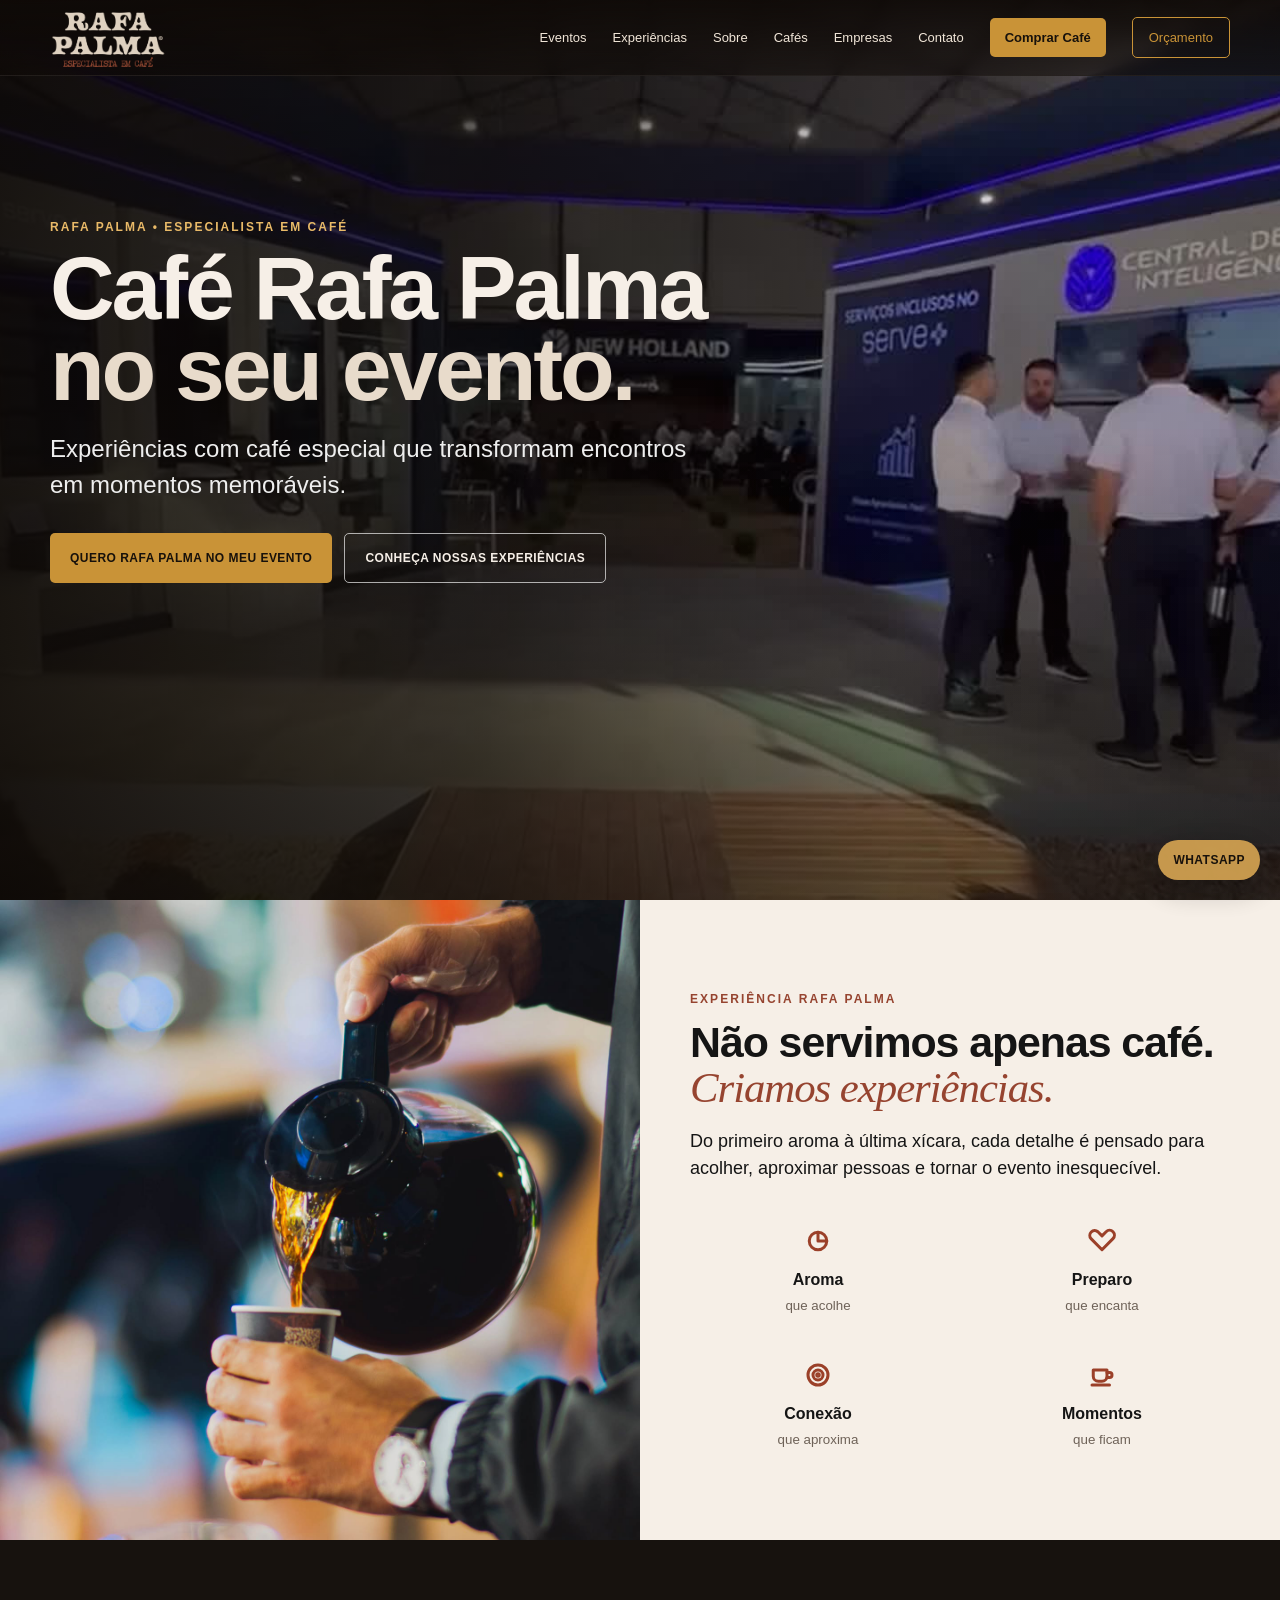
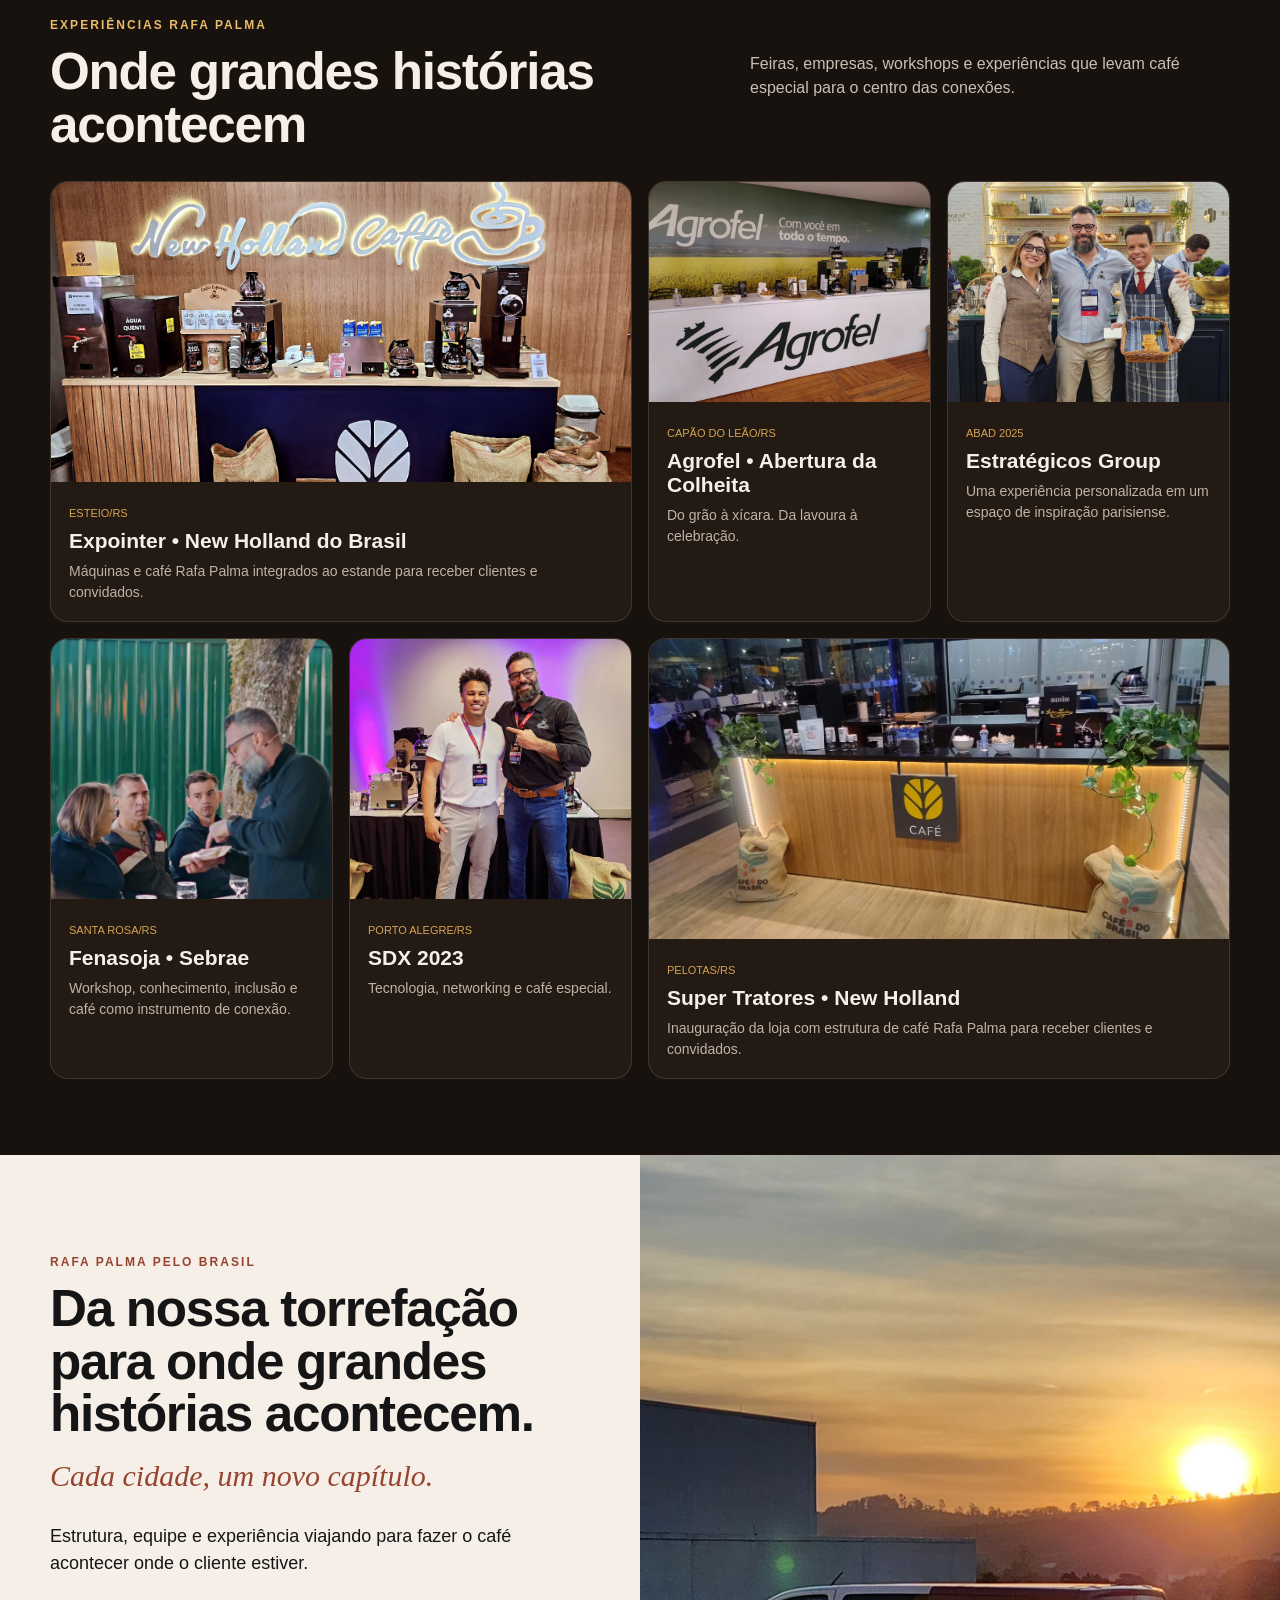
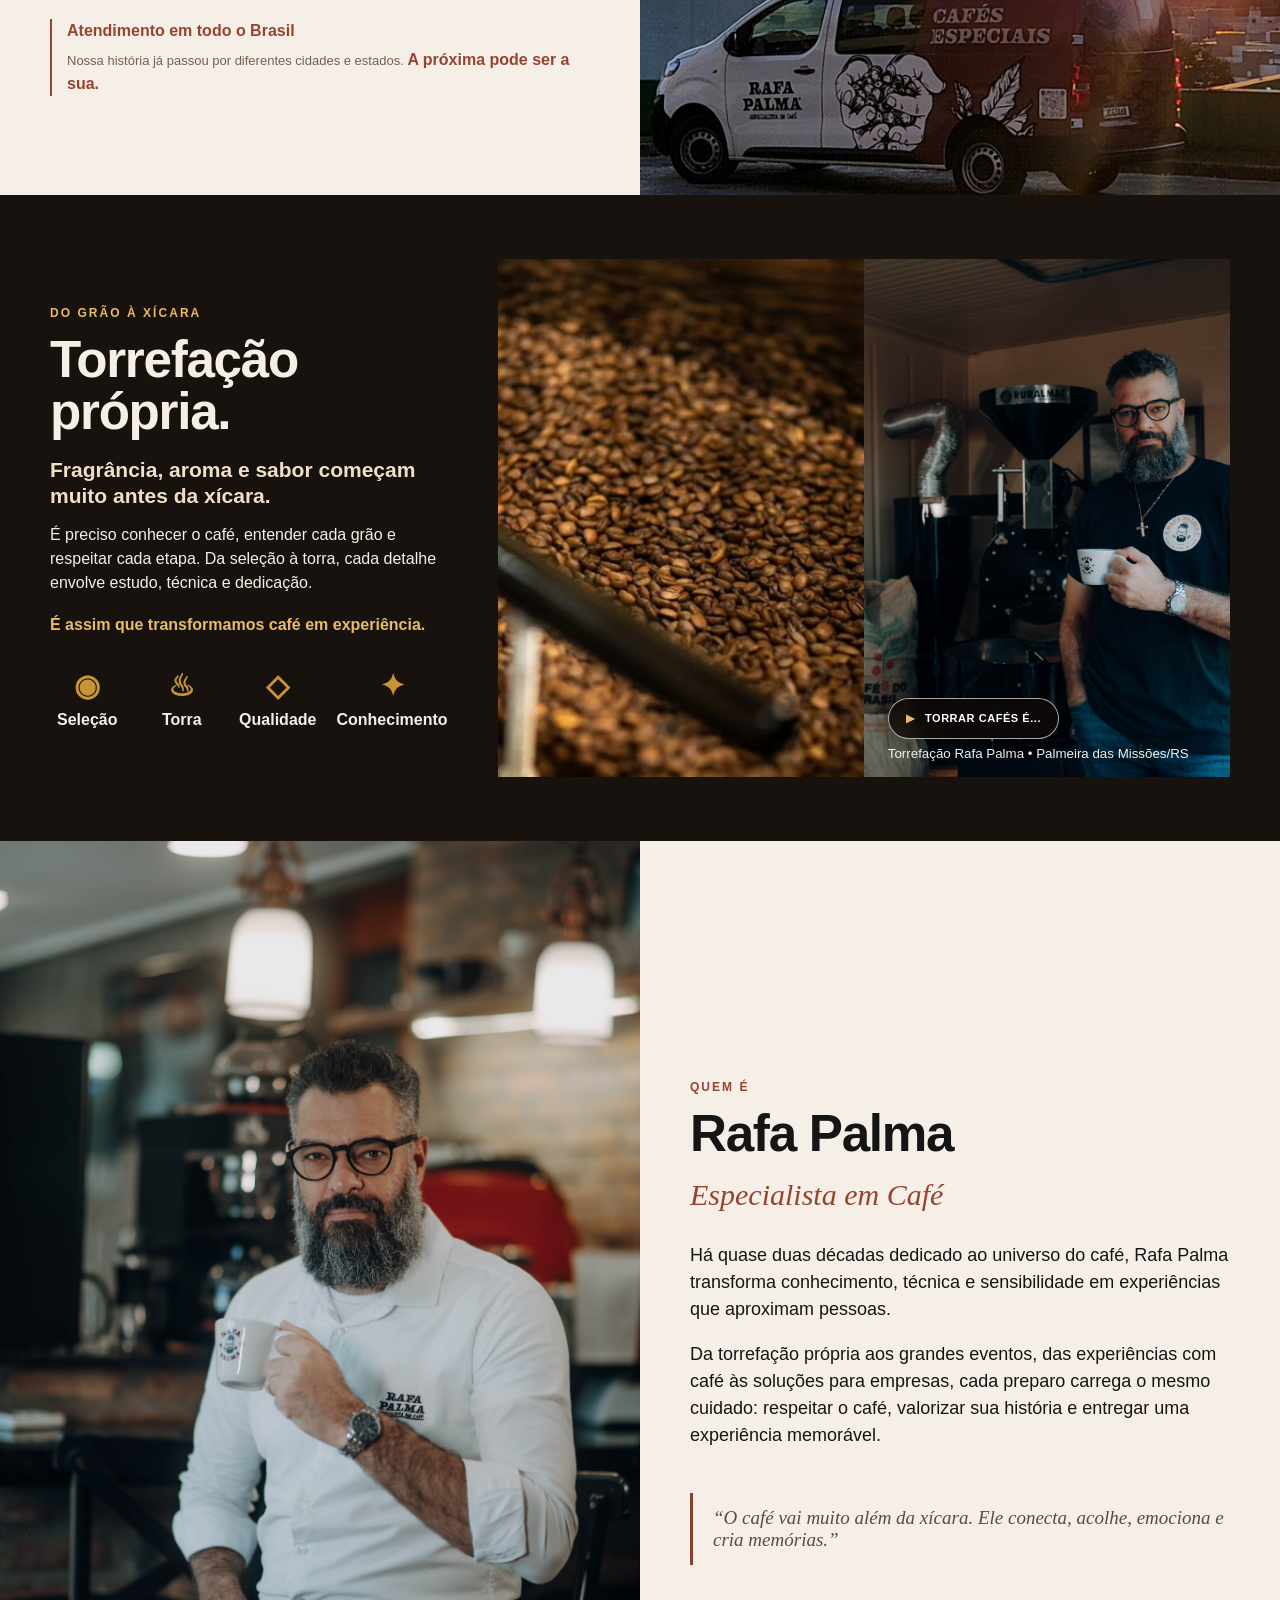
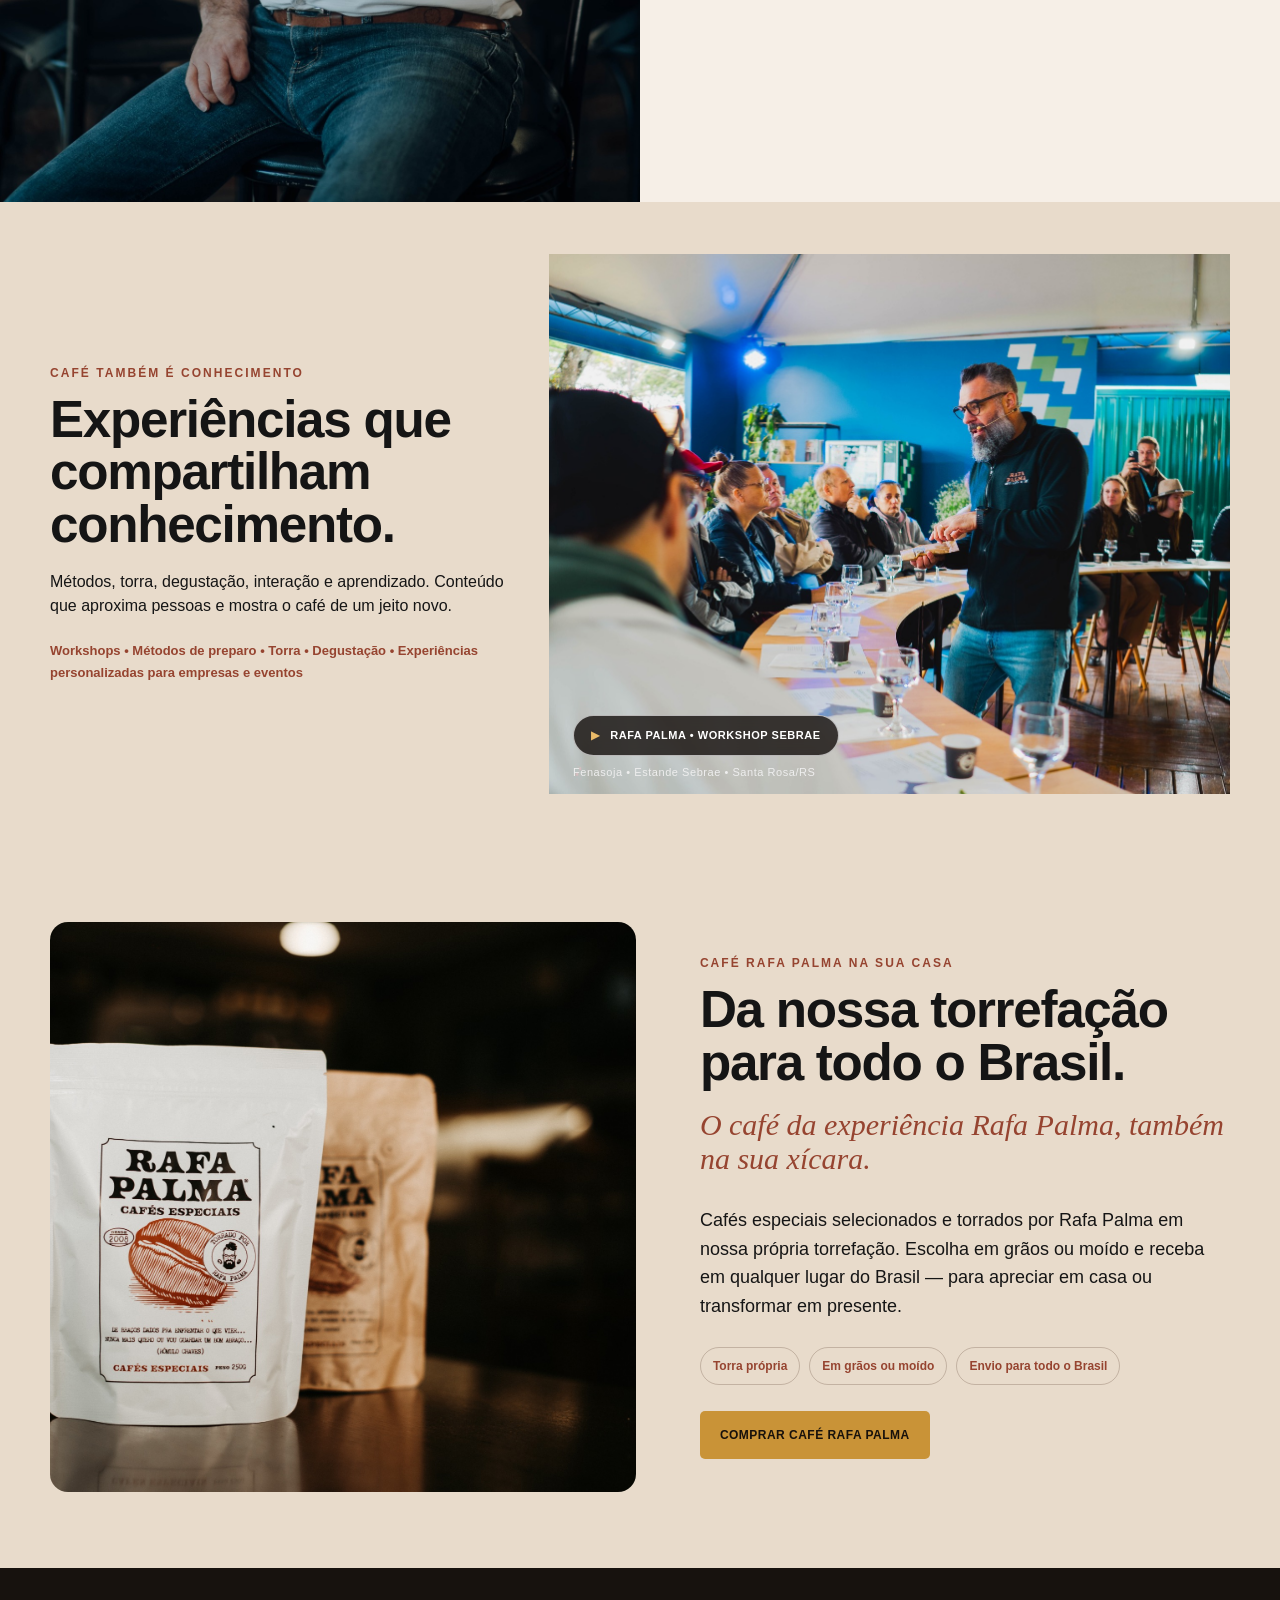
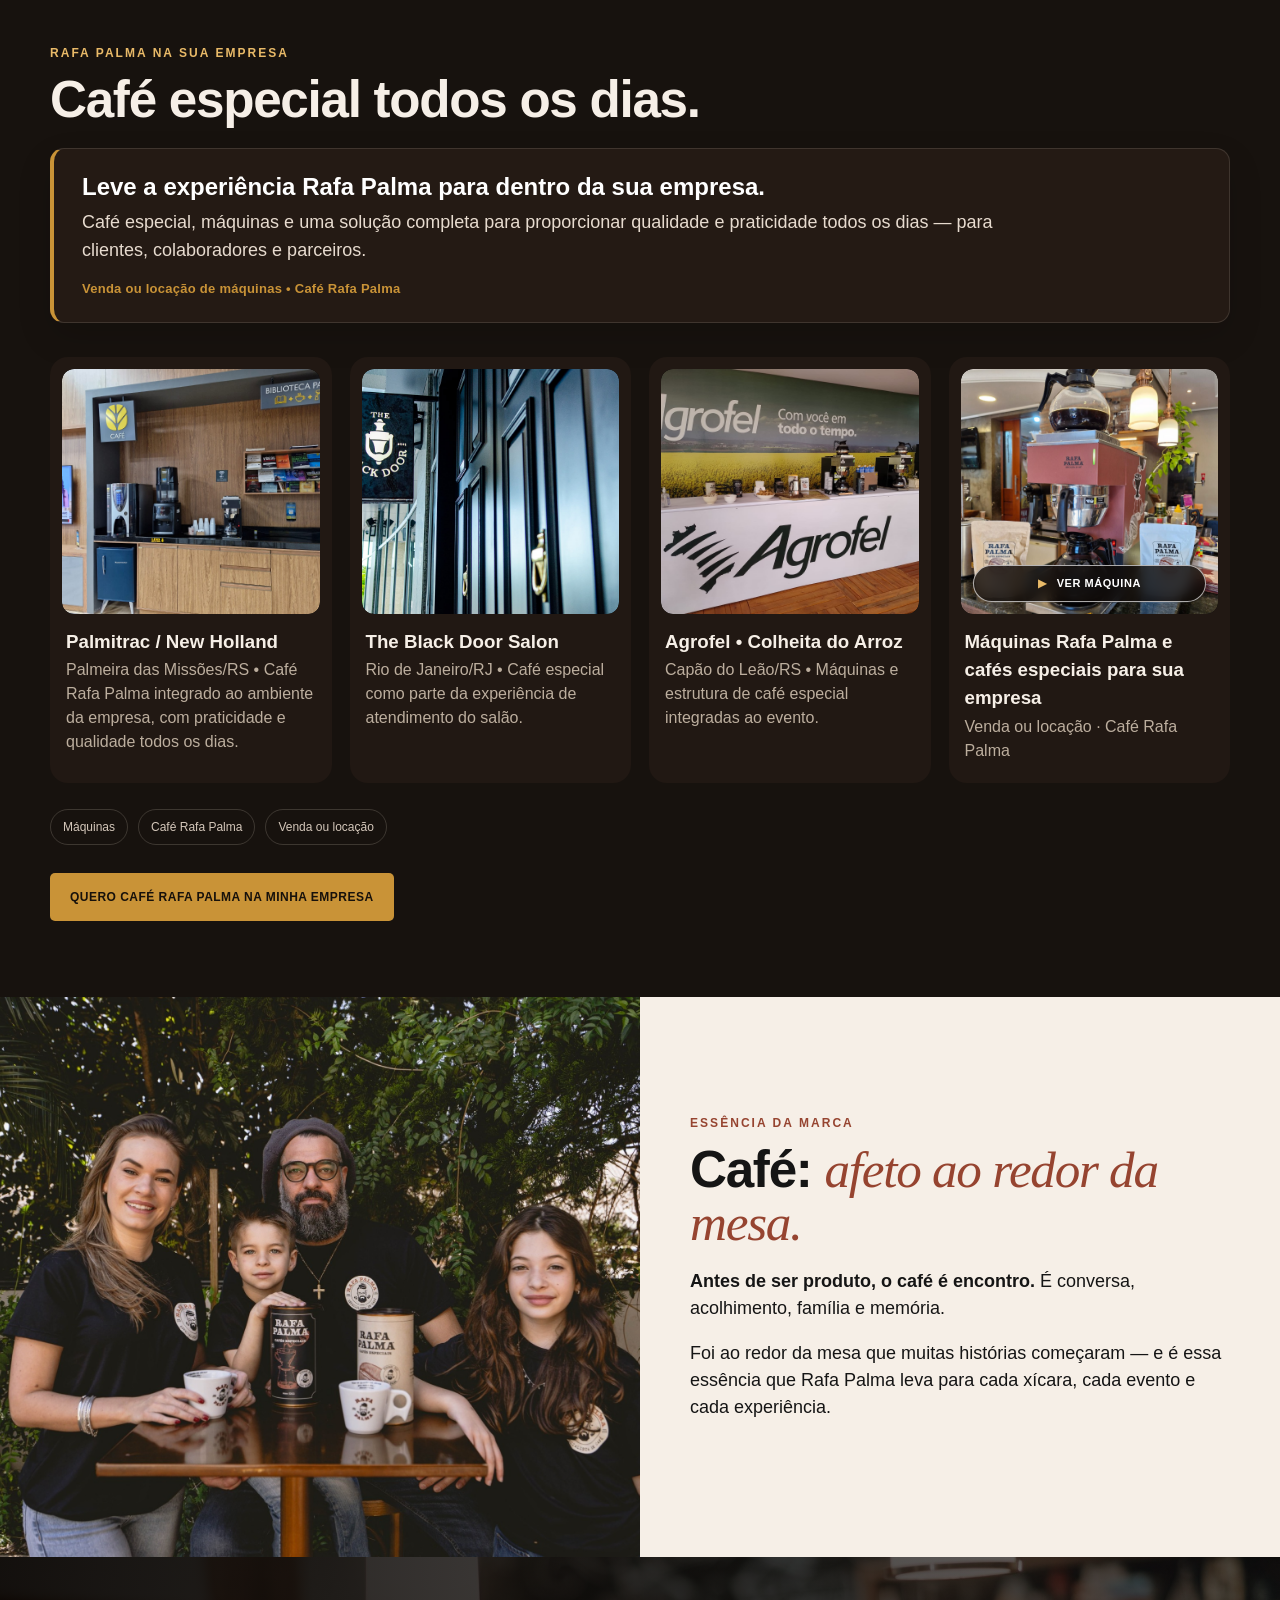
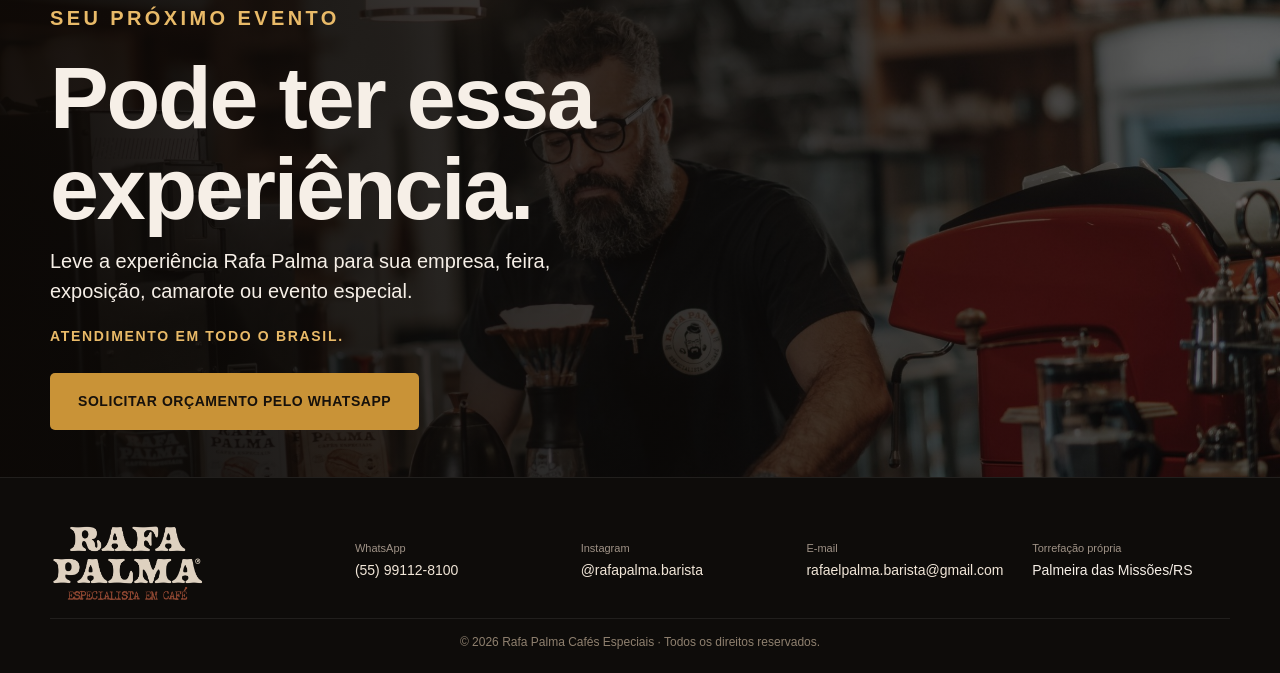
==== commit 08cb1eed: "Add files via upload" ====
--- a/index.html
+++ b/index.html
@@ -993,6 +993,70 @@
 }
 </style>
 
+
+<style id="v59-final-mobile-home-refinements">
+@media (max-width:560px){
+
+  /* V59 — últimos refinamentos da Home mobile */
+
+  /* Máquinas: aproxima discretamente o CTA dos três diferenciais */
+  .company-grid-v5 .btn,
+  .company .btn,
+  .companies .btn{
+    margin-top:12px !important;
+  }
+
+  /* Café: afeto ao redor da mesa — remove círculo decorativo */
+  .affection .dot,
+  .affection .circle,
+  .affection .event-dot,
+  .affection .event-circle{
+    display:none !important;
+  }
+
+  /* Fechamento: pequeno refinamento antes do rodapé */
+  .final-cta,
+  .contact-cta,
+  .next-event{
+    padding-bottom:34px !important;
+  }
+
+  footer{
+    margin-top:0 !important;
+  }
+}
+</style>
+
+
+<style id="v-integracao-pedidos">
+.main-nav .nav-buy,
+.main-nav .nav-buy:link,
+.main-nav .nav-buy:visited,
+.main-nav .nav-buy:hover,
+.main-nav .nav-buy:active,
+.main-nav .nav-buy:focus{
+  display:inline-flex;
+  align-items:center;
+  justify-content:center;
+  padding:10px 15px;
+  border-radius:5px;
+  background:#c99337 !important;
+  color:#17110b !important;
+  -webkit-text-fill-color:#17110b !important;
+  font-weight:800;
+  white-space:nowrap;
+}
+.main-nav .nav-buy:hover{
+  filter:brightness(1.06);
+}
+@media(max-width:900px){
+  .main-nav .nav-buy{
+    width:100%;
+    min-height:44px;
+  }
+}
+</style>
+
 </head>
 <body id="inicio">
   <header class="site-header" id="inicio">
@@ -1002,6 +1066,7 @@
     <button class="menu-toggle" aria-label="Abrir menu" aria-expanded="false">☰</button>
     <nav class="main-nav" aria-label="Navegação principal">
       <a href="#eventos">Eventos</a><a href="#experiencias">Experiências</a><a href="#sobre">Sobre</a><a href="#cafes">Cafés</a><a href="#empresas">Empresas</a><a href="#contato">Contato</a>
+      <a class="nav-buy" href="pedidos/">Comprar Café</a>
       <a class="nav-cta" href="orcamento.html">Orçamento</a>
     </nav>
   </header>
@@ -1133,7 +1198,7 @@
     <section class="coffee-shop section-cream" id="cafes">
       <div class="container coffee-grid">
         <div class="coffee-photo"><img src="assets/images/cafe-rafa-palmas.jpg" alt="Embalagens de Café Rafa Palma" loading="lazy"></div>
-        <div class="coffee-copy"><p class="eyebrow dark">Café Rafa Palma na sua casa</p><h2>Da nossa torrefação para todo o Brasil.</h2><p class="script">O café da experiência Rafa Palma, também na sua xícara.</p><p>Cafés especiais selecionados e torrados por Rafa Palma em nossa própria torrefação. Escolha em grãos ou moído e receba em qualquer lugar do Brasil — para apreciar em casa ou transformar em presente.</p><div class="coffee-benefits"><span>Torra própria</span><span>Em grãos ou moído</span><span>Envio para todo o Brasil</span></div><a class="btn btn-primary" target="_blank" rel="noopener" href="https://wa.me/5555991128100?text=Ol%C3%A1%21%20Conheci%20os%20caf%C3%A9s%20Rafa%20Palma%20pelo%20site%20e%20gostaria%20de%20comprar%20Caf%C3%A9%20Rafa%20Palma.%20Pode%20me%20passar%20as%20op%C3%A7%C3%B5es%20dispon%C3%ADveis%3F">Quero comprar Café Rafa Palma</a></div>
+        <div class="coffee-copy"><p class="eyebrow dark">Café Rafa Palma na sua casa</p><h2>Da nossa torrefação para todo o Brasil.</h2><p class="script">O café da experiência Rafa Palma, também na sua xícara.</p><p>Cafés especiais selecionados e torrados por Rafa Palma em nossa própria torrefação. Escolha em grãos ou moído e receba em qualquer lugar do Brasil — para apreciar em casa ou transformar em presente.</p><div class="coffee-benefits"><span>Torra própria</span><span>Em grãos ou moído</span><span>Envio para todo o Brasil</span></div><a class="btn btn-primary" href="pedidos/">Comprar Café Rafa Palma</a></div>
       </div>
     </section>
 
@@ -1151,7 +1216,7 @@
 
     <section class="affection split">
       <div class="media"><img src="assets/images/familia.jpg" alt="Família Rafa Palma" loading="lazy"></div>
-      <div class="copy panel-light"><p class="eyebrow dark">Essência da marca</p><h2>Café: <em>o afeto ao redor da mesa.</em></h2><p><strong>Antes de ser produto, o café é encontro.</strong> É conversa, acolhimento, família e memória.</p><p>Foi ao redor da mesa que muitas histórias começaram — e é essa essência que Rafa Palma leva para cada xícara, cada evento e cada experiência.</p></div>
+      <div class="copy panel-light"><p class="eyebrow dark">Essência da marca</p><h2>Café: <em>afeto ao redor da mesa.</em></h2><p><strong>Antes de ser produto, o café é encontro.</strong> É conversa, acolhimento, família e memória.</p><p>Foi ao redor da mesa que muitas histórias começaram — e é essa essência que Rafa Palma leva para cada xícara, cada evento e cada experiência.</p></div>
     </section>
 
     <section class="final-cta" id="contato"><div class="final-bg"></div><div class="container final-content"><p class="eyebrow">Seu próximo evento</p><h2>Pode ter essa experiência.</h2><p>Leve a experiência Rafa Palma para sua empresa, feira, exposição, camarote ou evento especial.</p><p class="national-service">Atendimento em todo o Brasil.</p><a class="btn btn-primary btn-large" target="_blank" rel="noopener" href="https://wa.me/5555991128100?text=Ol%C3%A1%21%20Vim%20pelo%20site%20do%20Rafa%20Palma%20e%20gostaria%20de%20solicitar%20um%20or%C3%A7amento.">Solicitar orçamento pelo WhatsApp</a></div></section>
--- a/styles.css
+++ b/styles.css
@@ -607,3 +607,26 @@
 @supports not (overflow:clip){
   html,body{overflow-x:hidden!important;}
 }
+
+/* V67 — refinamento desktop da seção Empresas */
+@media (min-width:901px){
+  .companies .section-head{
+    display:block;
+    margin-bottom:34px;
+  }
+  .companies .section-head > div{
+    width:100%;
+  }
+  .companies .company-intro-band{
+    width:100%;
+    max-width:none;
+    margin:22px 0 0;
+    padding:24px 28px;
+  }
+  .companies .company-intro-band p:first-child{
+    max-width:980px;
+  }
+  .companies .company-intro-band p:last-child{
+    margin-top:14px;
+  }
+}
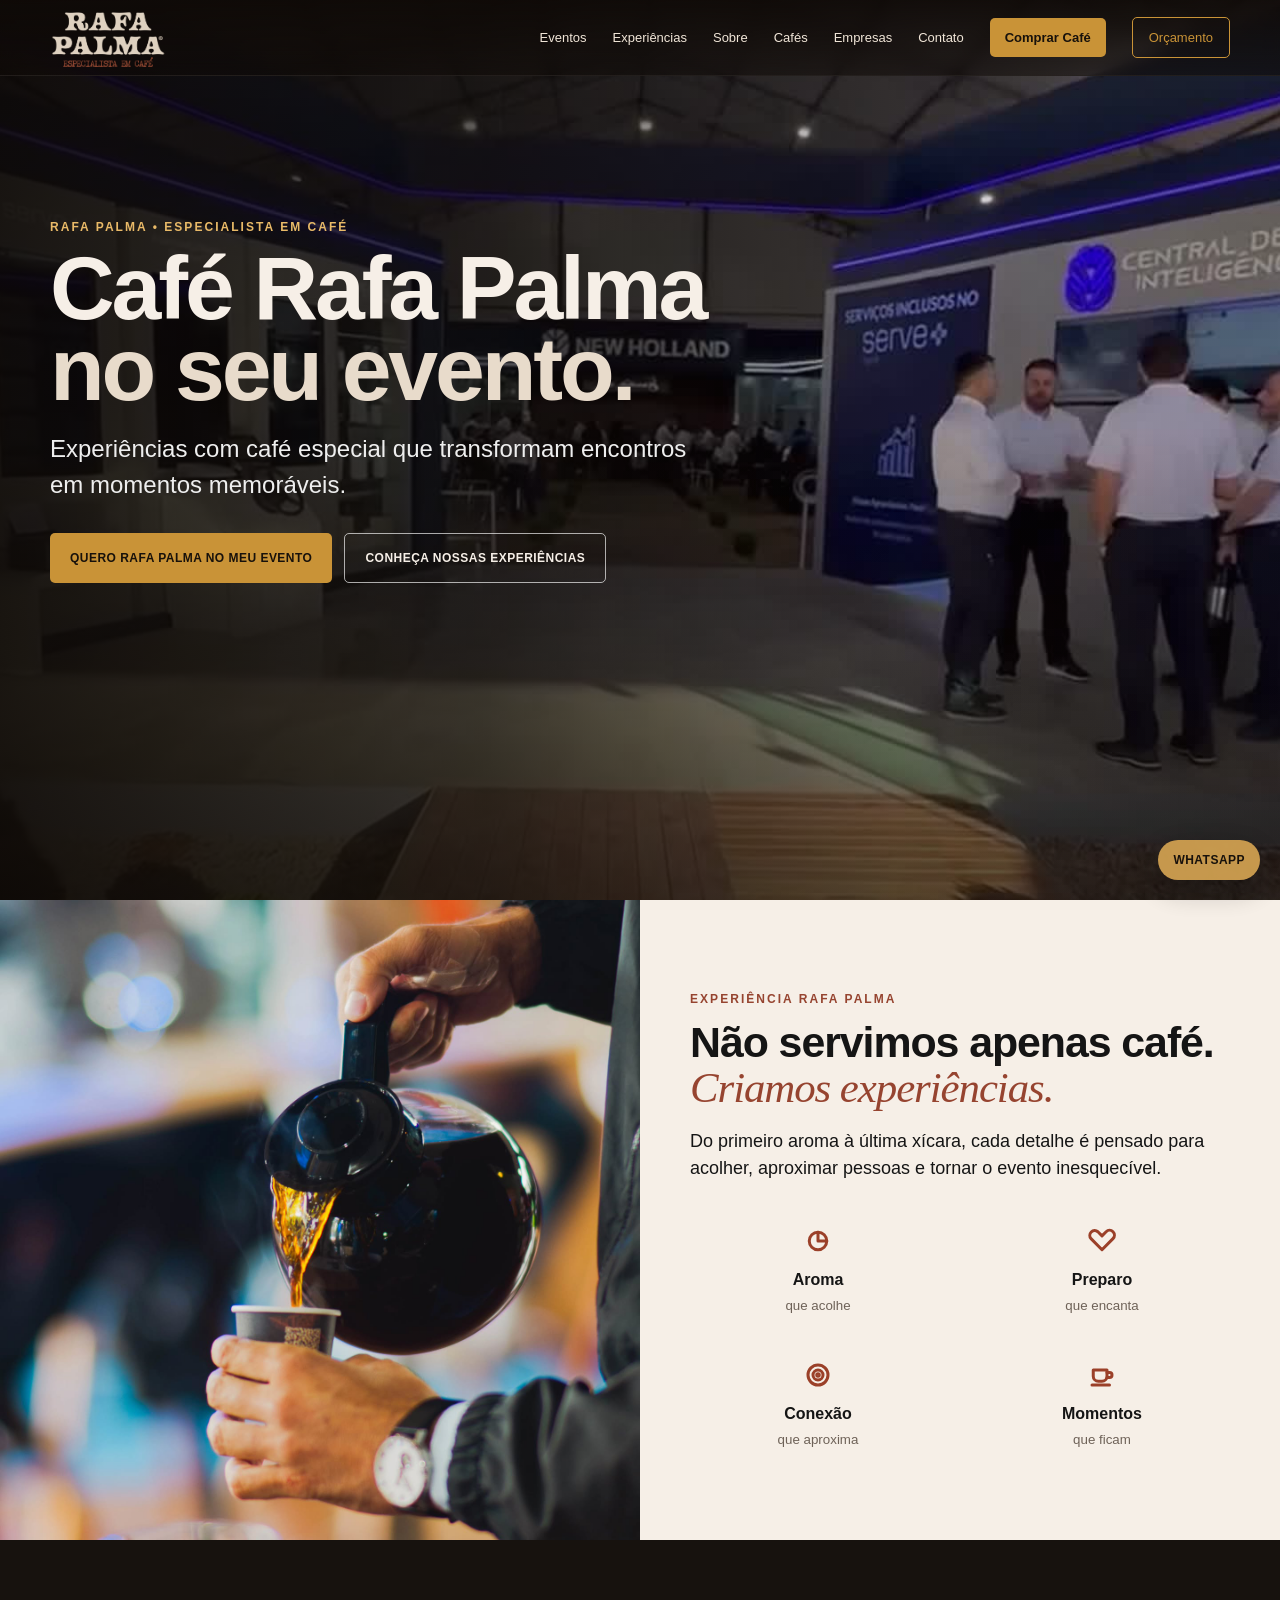
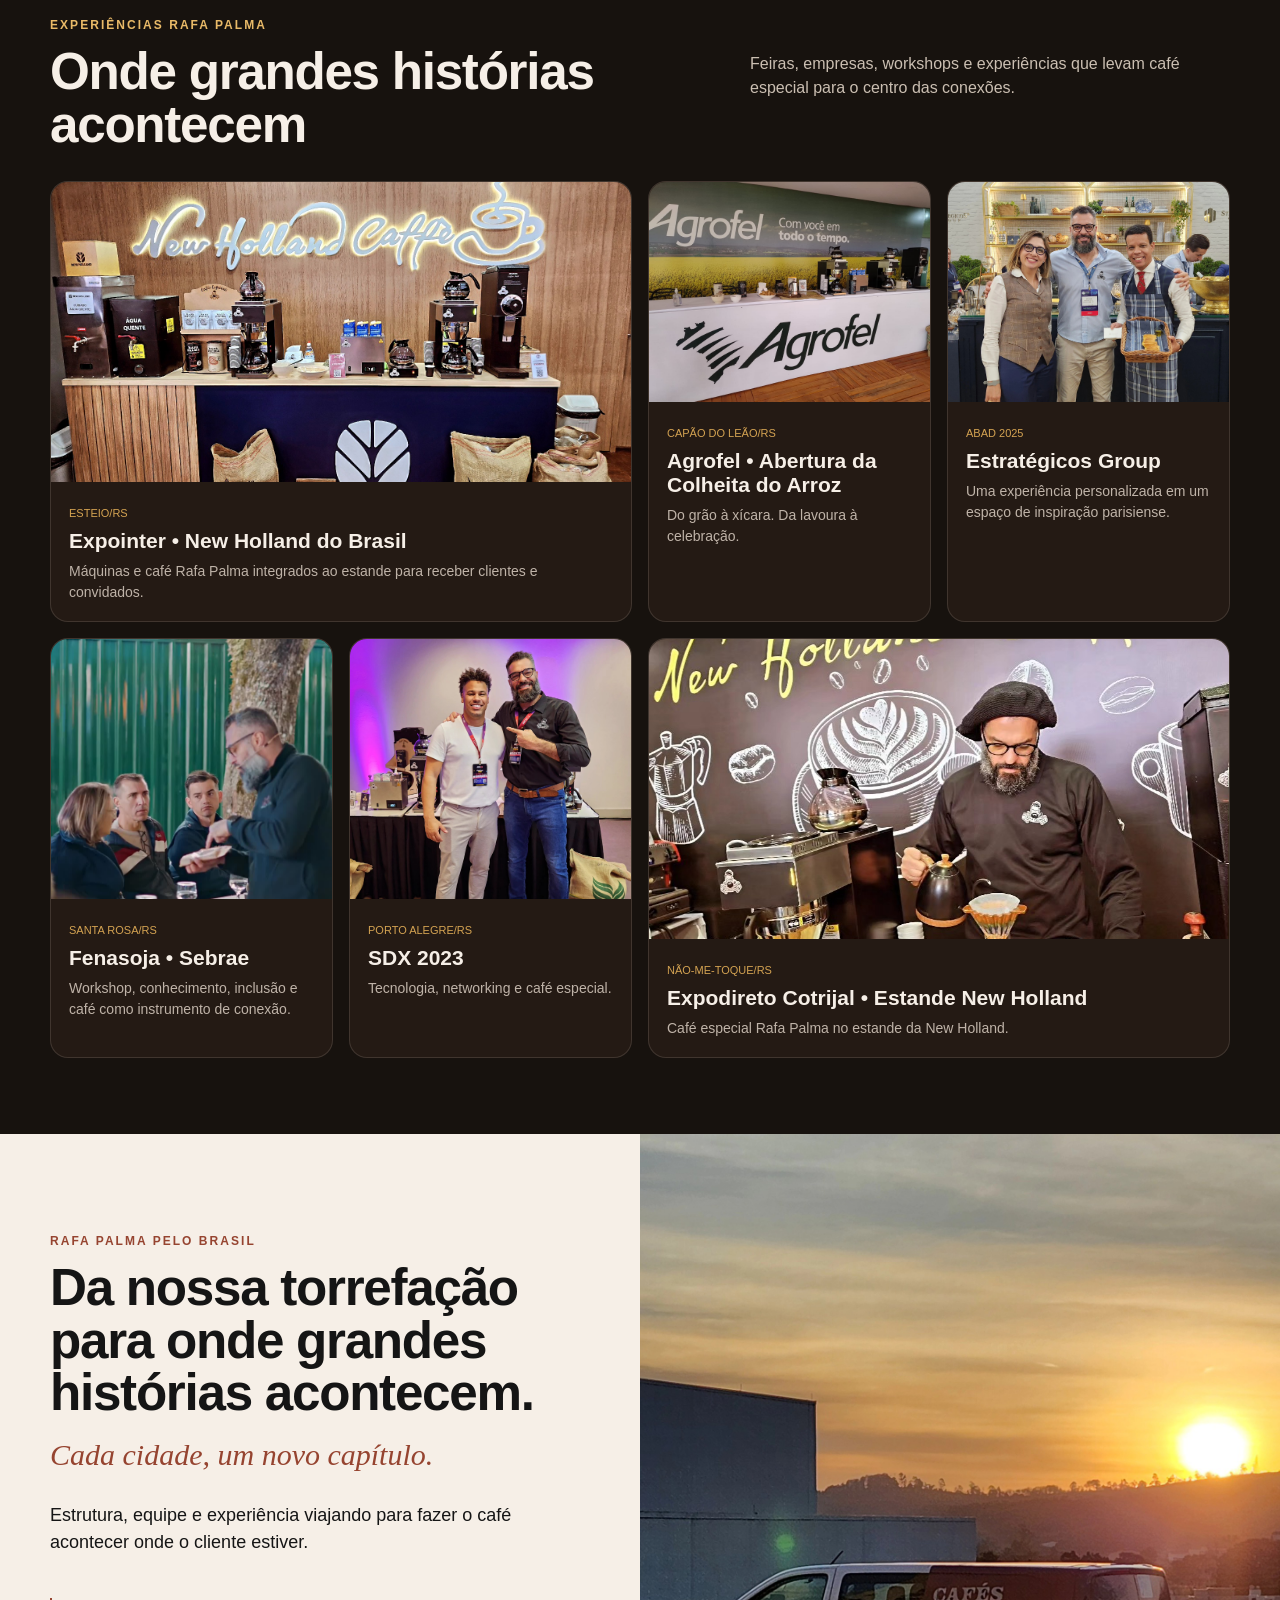
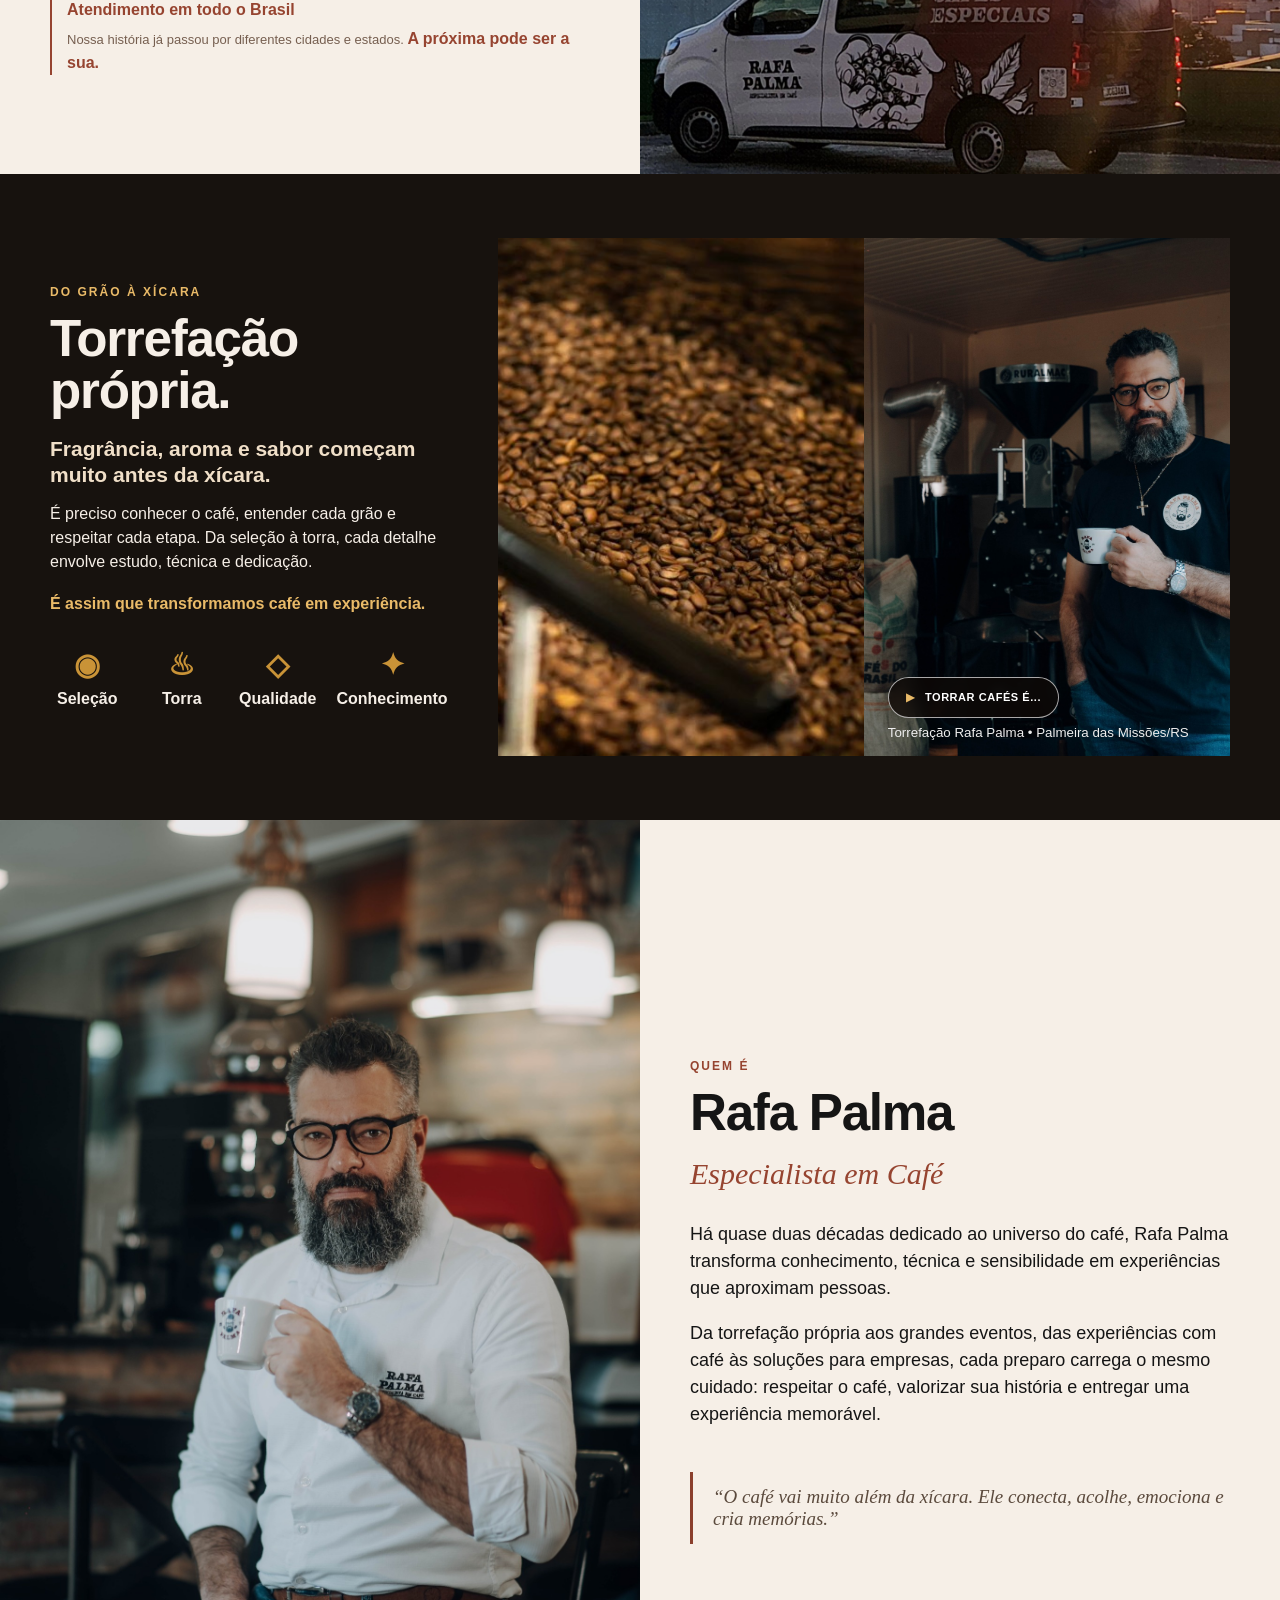
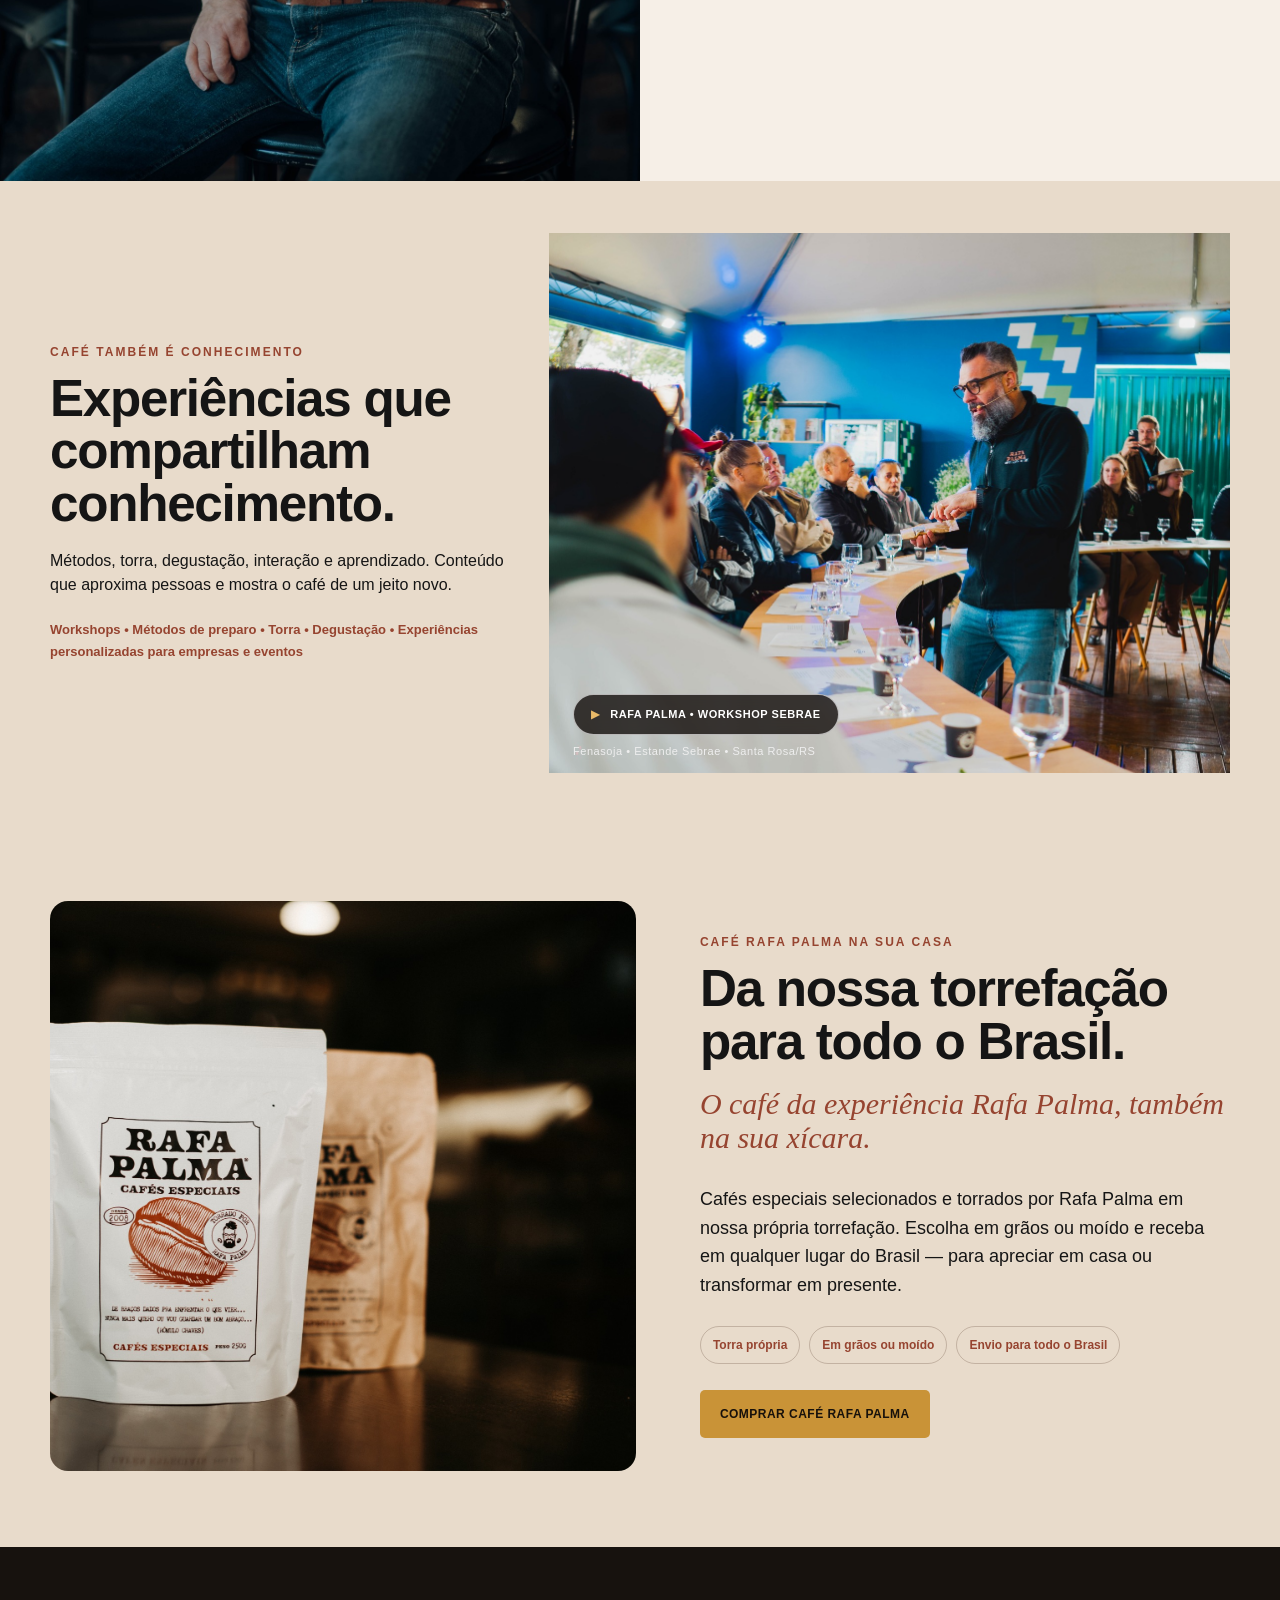
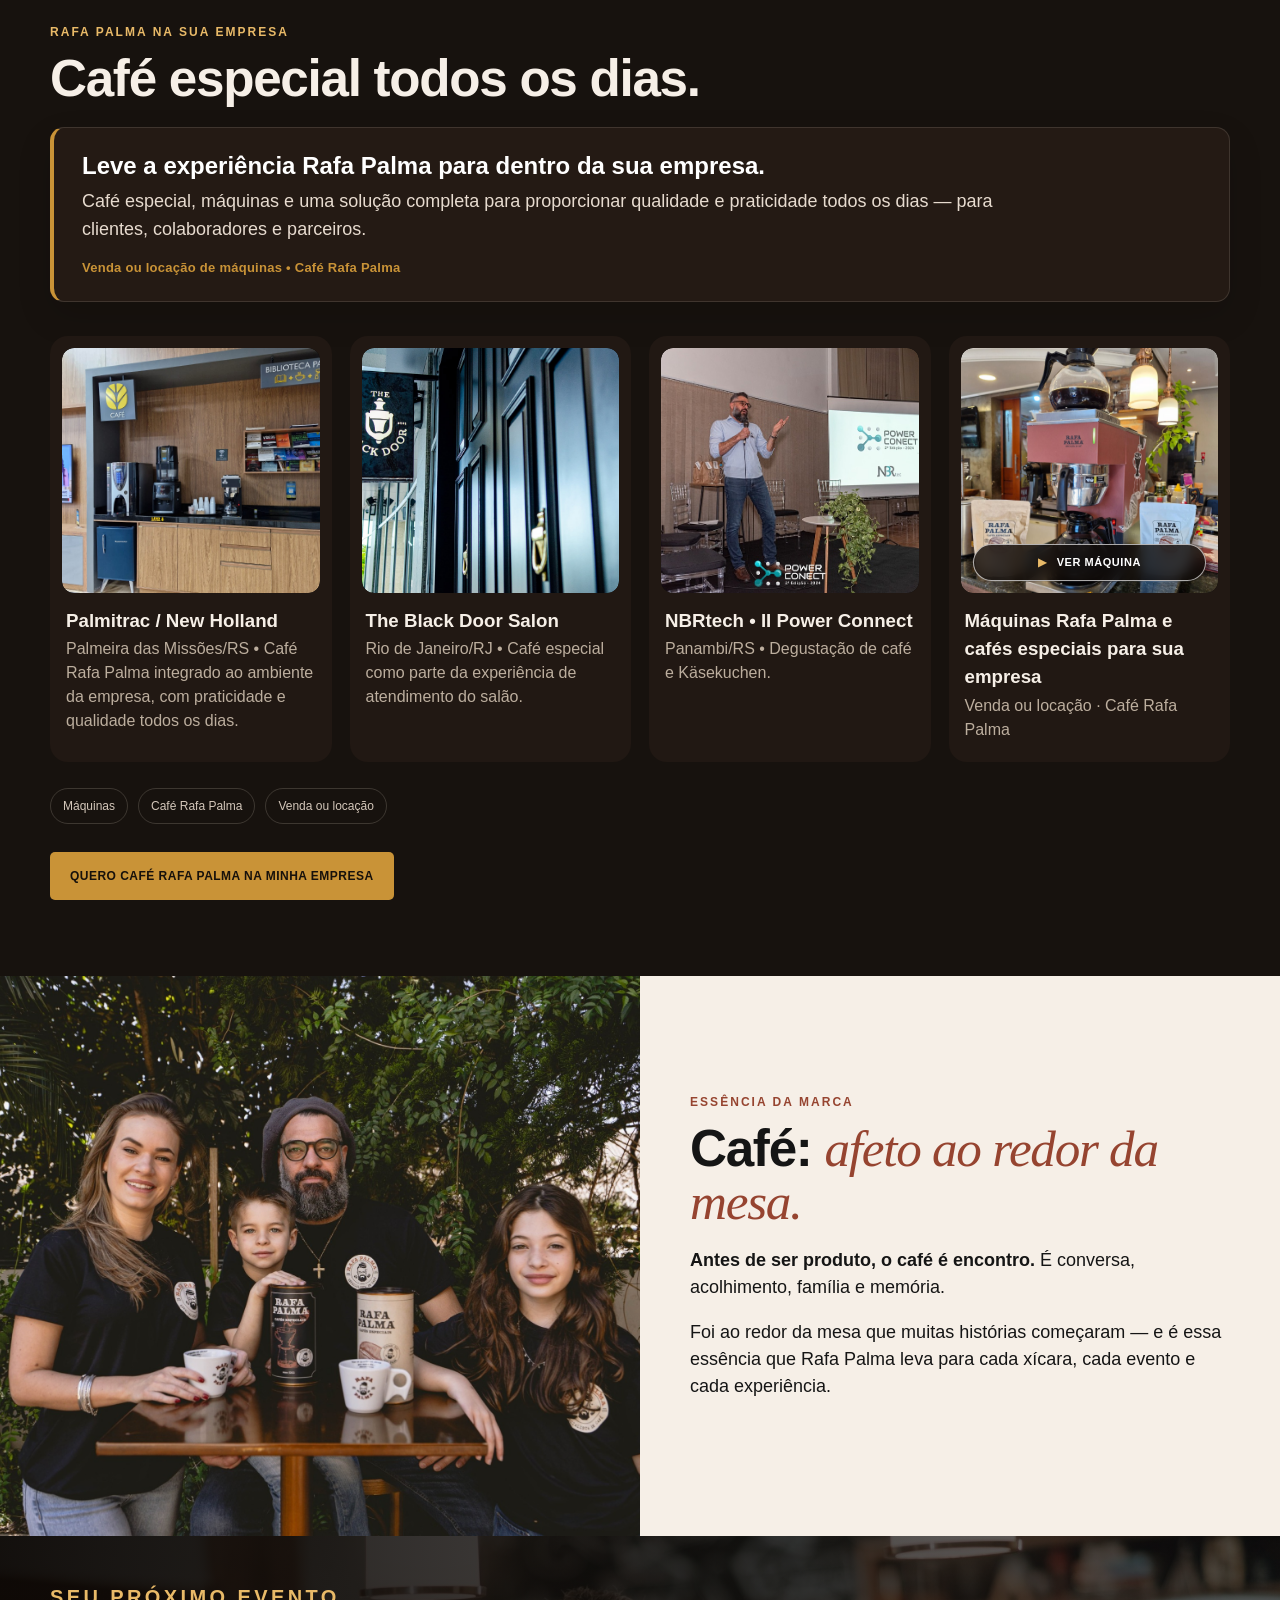
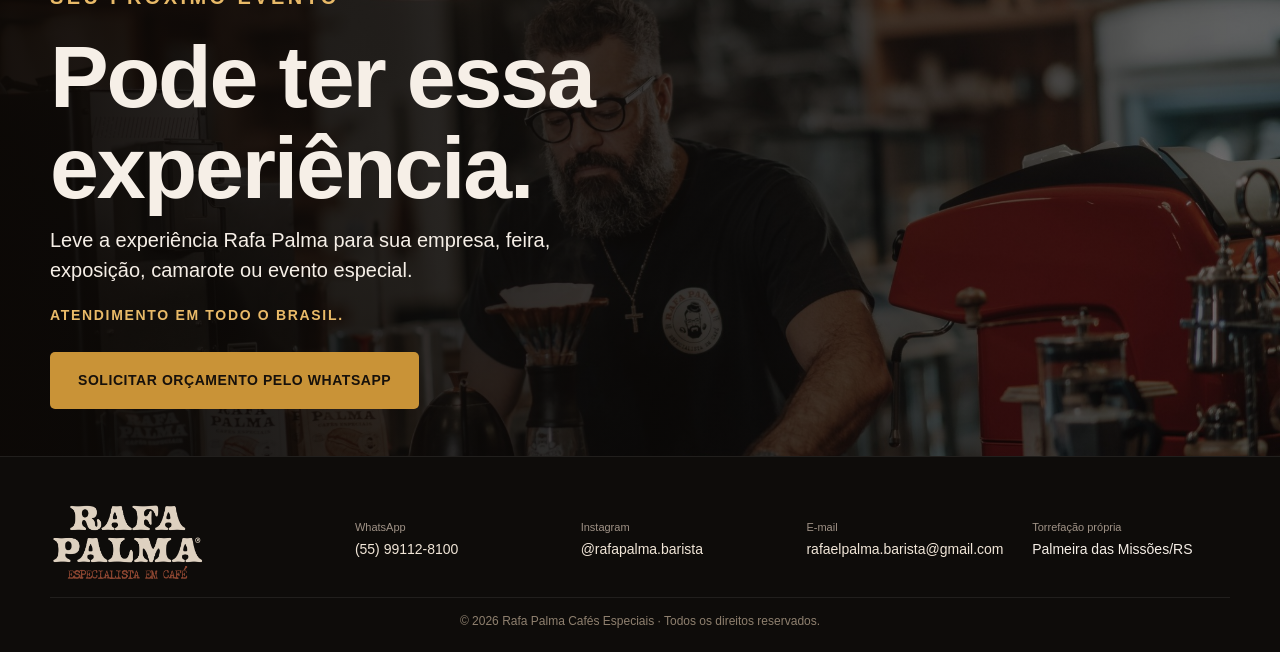
==== commit 233c99dc: "Add files via upload" ====
--- a/index.html
+++ b/index.html
@@ -1057,13 +1057,54 @@
 }
 </style>
 
+
+<style id="v25-mobile-comprar-cafe">
+.mobile-buy-quick{
+  display:none;
+}
+@media (max-width:900px){
+  .mobile-buy-quick,
+  .mobile-buy-quick:link,
+  .mobile-buy-quick:visited,
+  .mobile-buy-quick:hover,
+  .mobile-buy-quick:active,
+  .mobile-buy-quick:focus{
+    display:inline-flex;
+    align-items:center;
+    justify-content:center;
+    margin-left:auto;
+    margin-right:10px;
+    padding:10px 13px;
+    min-height:40px;
+    border-radius:6px;
+    background:#d29a32 !important;
+    color:#17110b !important;
+    -webkit-text-fill-color:#17110b !important;
+    font-size:12px;
+    line-height:1;
+    font-weight:800;
+    text-decoration:none !important;
+    white-space:nowrap;
+  }
+}
+@media (max-width:390px){
+  .mobile-buy-quick,
+  .mobile-buy-quick:link,
+  .mobile-buy-quick:visited{
+    padding:9px 10px;
+    font-size:11px;
+  }
+}
+</style>
+
 </head>
 <body id="inicio">
   <header class="site-header" id="inicio">
     <a class="brand" href="#inicio" aria-label="Rafa Palma - início">
       <img src="assets/images/logo-rafa-oficial.png" alt="Rafa Palma — Especialista em Café" />
     </a>
-    <button class="menu-toggle" aria-label="Abrir menu" aria-expanded="false">☰</button>
+    <a class="mobile-buy-quick" href="pedidos/" aria-label="Comprar Café">Comprar Café</a>
+      <button class="menu-toggle" aria-label="Abrir menu" aria-expanded="false">☰</button>
     <nav class="main-nav" aria-label="Navegação principal">
       <a href="#eventos">Eventos</a><a href="#experiencias">Experiências</a><a href="#sobre">Sobre</a><a href="#cafes">Cafés</a><a href="#empresas">Empresas</a><a href="#contato">Contato</a>
       <a class="nav-buy" href="pedidos/">Comprar Café</a>
@@ -1150,11 +1191,11 @@
         <div class="section-head"><div><p class="eyebrow">Experiências Rafa Palma</p><h2>Onde grandes histórias acontecem</h2></div><p>Feiras, empresas, workshops e experiências que levam café especial para o centro das conexões.</p></div>
         <div class="event-grid">
           <article class="event-card featured"><img src="assets/images/expointer-2024.jpg" alt="Expointer 2024 New Holland do Brasil" loading="lazy"><div><span>Esteio/RS</span><h3>Expointer • New Holland do Brasil</h3><p>Máquinas e café Rafa Palma integrados ao estande para receber clientes e convidados.</p></div></article>
-          <article class="event-card"><img src="assets/images/agrofel-estrutura.jpeg" alt="Agrofel Abertura da Colheita" loading="lazy"><div><span>Capão do Leão/RS</span><h3>Agrofel • Abertura da Colheita</h3><p>Do grão à xícara. Da lavoura à celebração.</p></div></article>
+          <article class="event-card"><img src="assets/images/agrofel-estrutura.jpeg" alt="Agrofel Abertura da Colheita" loading="lazy"><div><span>Capão do Leão/RS</span><h3>Agrofel • Abertura da Colheita do Arroz</h3><p>Do grão à xícara. Da lavoura à celebração.</p></div></article>
           <article class="event-card"><img src="assets/images/abad-parceria.jpg" alt="ABAD 2025 Estratégicos Group" loading="lazy"><div><span>ABAD 2025</span><h3>Estratégicos Group</h3><p>Uma experiência personalizada em um espaço de inspiração parisiense.</p></div></article>
           <article class="event-card"><img src="assets/images/fenasoja-inclusao.jpg" alt="Fenasoja Sebrae em Santa Rosa" loading="lazy"><div><span>Santa Rosa/RS</span><h3>Fenasoja • Sebrae</h3><p>Workshop, conhecimento, inclusão e café como instrumento de conexão.</p></div></article>
           <article class="event-card"><img src="assets/images/sdx-2023.jpg" alt="SDX 2023 em Porto Alegre" loading="lazy"><div><span>Porto Alegre/RS</span><h3>SDX 2023</h3><p>Tecnologia, networking e café especial.</p></div></article>
-          <article class="event-card featured featured-pelotas"><img src="assets/images/super-tratores-pelotas.jpeg" alt="Inauguração da Super Tratores New Holland em Pelotas" loading="lazy"><div><span>Pelotas/RS</span><h3>Super Tratores • New Holland</h3><p>Inauguração da loja com estrutura de café Rafa Palma para receber clientes e convidados.</p></div></article>
+          <article class="event-card featured featured-pelotas"><img src="assets/images/expodireto-cotrijal-new-holland.jpg" alt="Rafa Palma na Expodireto Cotrijal no estande da New Holland" loading="lazy"><div><span>Não-Me-Toque/RS</span><h3>Expodireto Cotrijal • Estande New Holland</h3><p>Café especial Rafa Palma no estande da New Holland.</p></div></article>
         </div>
       </div>
     </section>
@@ -1207,8 +1248,8 @@
         <div class="company-grid company-grid-v5">
           <article><div class="company-image"><img src="assets/images/palmitrac-new-holland-pm.jpeg" alt="Espaço Café Rafa Palma na Palmitrac New Holland em Palmeira das Missões" loading="lazy"></div><h3>Palmitrac / New Holland</h3><p>Palmeira das Missões/RS • Café Rafa Palma integrado ao ambiente da empresa, com praticidade e qualidade todos os dias.</p></article>
           <article><div class="company-image"><img src="assets/images/the-black-door.jpg" alt="The Black Door Salon" loading="lazy"></div><h3>The Black Door Salon</h3><p>Rio de Janeiro/RJ • Café especial como parte da experiência de atendimento do salão.</p></article>
-          <article><div class="company-image"><img src="assets/images/agrofel-estrutura.jpeg" alt="Estrutura de Café Rafa Palma na Agrofel" loading="lazy"></div><h3>Agrofel • Colheita do Arroz</h3><p>Capão do Leão/RS • Máquinas e estrutura de café especial integradas ao evento.</p></article>
-          <article class="machine-card"><div class="company-image video-preview company-video"><img src="assets/images/maquina-rafa-palma.jpeg" alt="Máquina de café passado Rafa Palma" loading="lazy"><button class="play-video" data-video="assets/videos/maquina-rafa-palma.mp4" aria-label="Assistir vídeo da máquina Rafa Palma"><span>▶</span> Ver máquina</button></div><h3>Máquinas Rafa Palma e cafés especiais para sua empresa</h3><p>Venda ou locação · Café Rafa Palma</p></article>
+          <article><div class="company-image"><img src="assets/images/nbrtech-power-connect.jpg" alt="Rafa Palma no II Power Connect da NBRtech em Panambi" loading="lazy"></div><h3>NBRtech • II Power Connect</h3><p>Panambi/RS • Degustação de café e Käsekuchen.</p></article>
+          <article class="machine-card"><div class="company-image video-preview company-video"><img src="assets/images/maquina-rafa-palma.jpeg" alt="Máquina de café passado Rafa Palma" loading="lazy"><button class="play-video" data-video="assets/videos/maquina-rafa-palma.mp4" data-muted="true" aria-label="Assistir vídeo da máquina Rafa Palma"><span>▶</span> Ver máquina</button></div><h3>Máquinas Rafa Palma e cafés especiais para sua empresa</h3><p>Venda ou locação · Café Rafa Palma</p></article>
         </div><div class="company-benefits"><span>Máquinas</span><span>Café Rafa Palma</span><span>Venda ou locação</span></div>
         <a class="btn btn-primary" target="_blank" rel="noopener" href="https://wa.me/5555991128100?text=Ol%C3%A1%21%20Conheci%20o%20trabalho%20do%20Rafa%20Palma%20pelo%20site%20e%20gostaria%20de%20ter%20Caf%C3%A9%20Rafa%20Palma%20na%20minha%20empresa.%20Quero%20saber%20mais%20sobre%20as%20m%C3%A1quinas%20e%20as%20op%C3%A7%C3%B5es%20de%20venda%20ou%20loca%C3%A7%C3%A3o.">Quero café Rafa Palma na minha empresa</a>
       </div>
@@ -1219,7 +1260,7 @@
       <div class="copy panel-light"><p class="eyebrow dark">Essência da marca</p><h2>Café: <em>afeto ao redor da mesa.</em></h2><p><strong>Antes de ser produto, o café é encontro.</strong> É conversa, acolhimento, família e memória.</p><p>Foi ao redor da mesa que muitas histórias começaram — e é essa essência que Rafa Palma leva para cada xícara, cada evento e cada experiência.</p></div>
     </section>
 
-    <section class="final-cta" id="contato"><div class="final-bg"></div><div class="container final-content"><p class="eyebrow">Seu próximo evento</p><h2>Pode ter essa experiência.</h2><p>Leve a experiência Rafa Palma para sua empresa, feira, exposição, camarote ou evento especial.</p><p class="national-service">Atendimento em todo o Brasil.</p><a class="btn btn-primary btn-large" target="_blank" rel="noopener" href="https://wa.me/5555991128100?text=Ol%C3%A1%21%20Vim%20pelo%20site%20do%20Rafa%20Palma%20e%20gostaria%20de%20solicitar%20um%20or%C3%A7amento.">Solicitar orçamento pelo WhatsApp</a></div></section>
+    <section class="final-cta" id="contato"><div class="final-bg"></div><div class="container final-content"><p class="eyebrow">Seu próximo evento</p><h2>Pode ter essa experiência.</h2><p>Leve a experiência Rafa Palma para sua empresa, feira, exposição, camarote ou evento especial.</p><p class="national-service">Atendimento em todo o Brasil.</p><a class="btn btn-primary btn-large" target="_blank" rel="noopener" href="https://wa.me/5555991128100?text=Ol%C3%A1%21%20Gostaria%20de%20solicitar%20um%20or%C3%A7amento%20para%20levar%20a%20experi%C3%AAncia%20Rafa%20Palma%20para%20minha%20empresa%2C%20feira%2C%20exposi%C3%A7%C3%A3o%2C%20camarote%20ou%20evento.%20Gostaria%20de%20receber%20mais%20informa%C3%A7%C3%B5es.">Solicitar orçamento pelo WhatsApp</a></div></section>
   </main>
 
   <div class="video-modal" aria-hidden="true"><button class="video-close" aria-label="Fechar vídeo">×</button><video controls playsinline></video></div>
--- a/styles.css
+++ b/styles.css
@@ -630,3 +630,5 @@
     margin-top:14px;
   }
 }
+
+.video-close{z-index:102;width:52px;height:52px;border-radius:50%;background:rgba(0,0,0,.72)!important;border:1px solid rgba(255,255,255,.7)!important;display:flex;align-items:center;justify-content:center;line-height:1}.video-modal video{border-radius:10px}@media(max-width:900px){.video-close{position:fixed;right:14px;top:14px;font-size:36px;width:48px;height:48px;background:#111!important}.video-modal{padding:70px 12px 18px!important}}
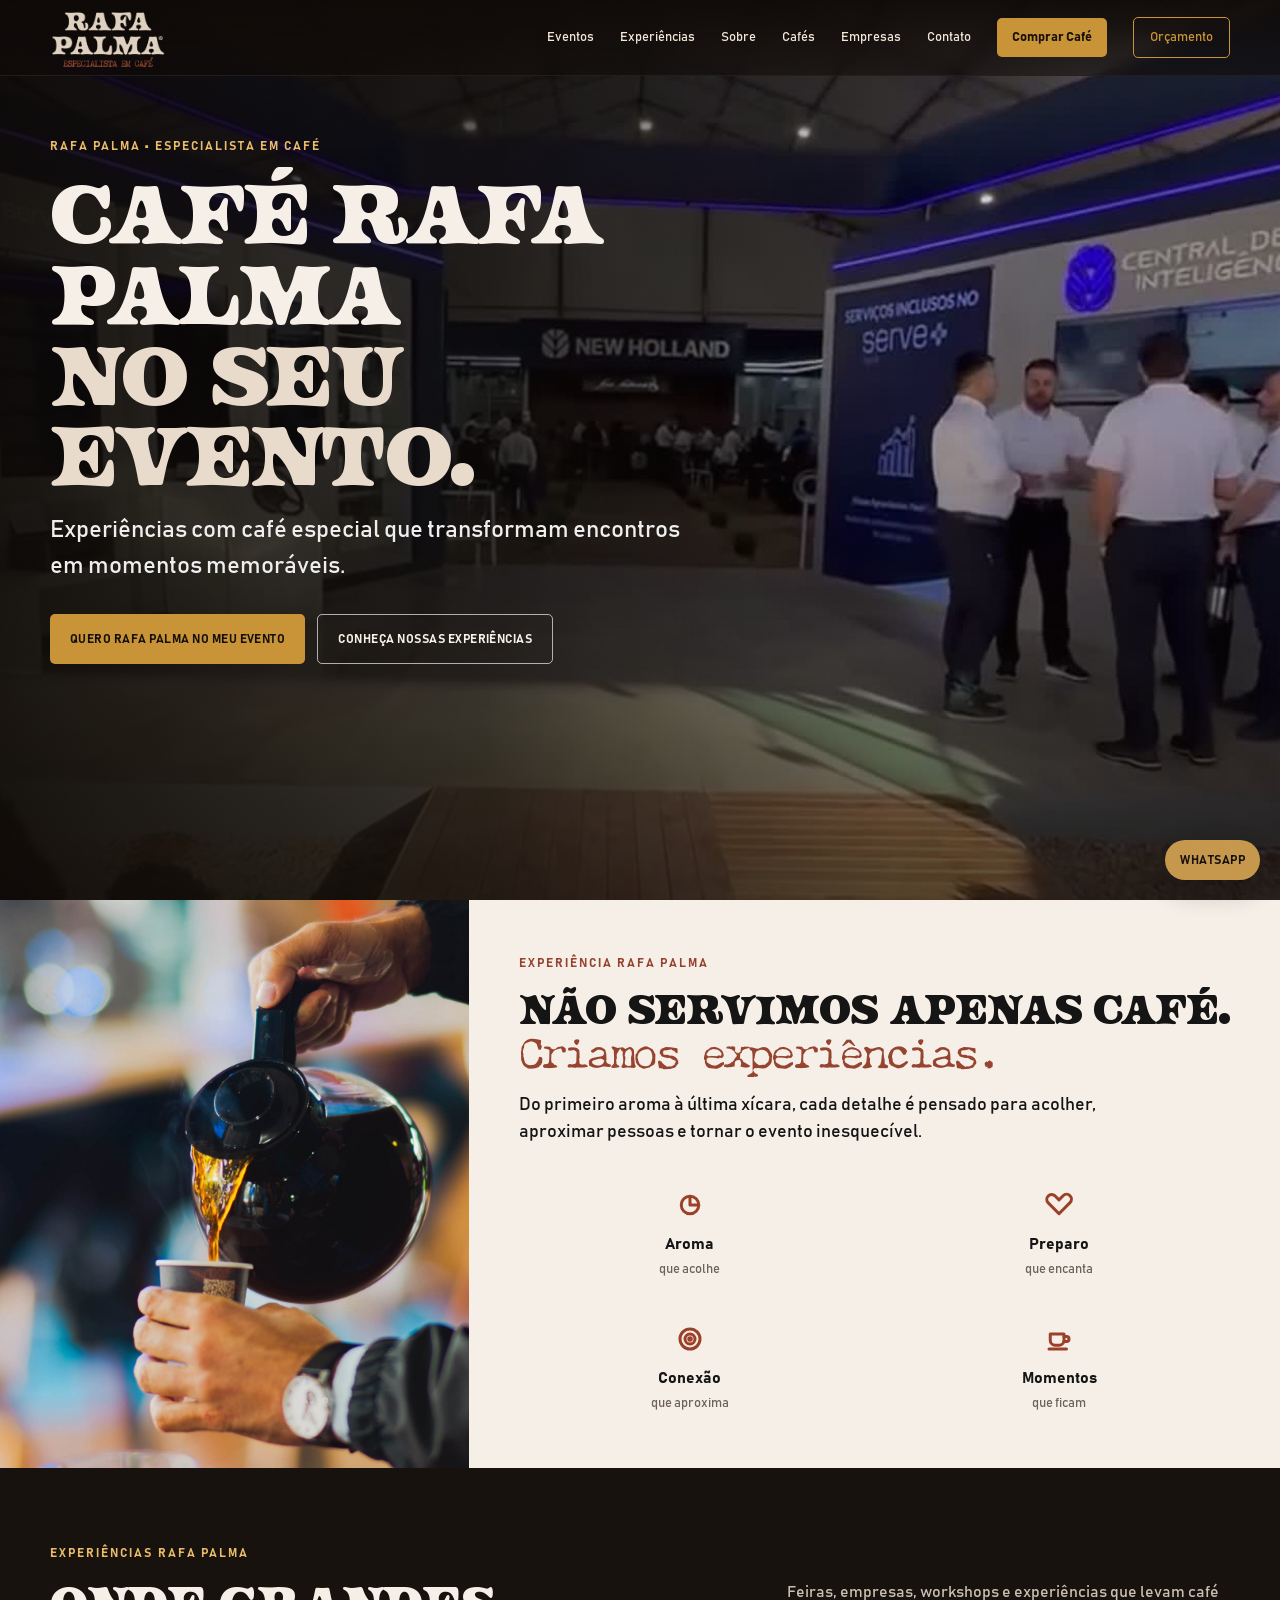
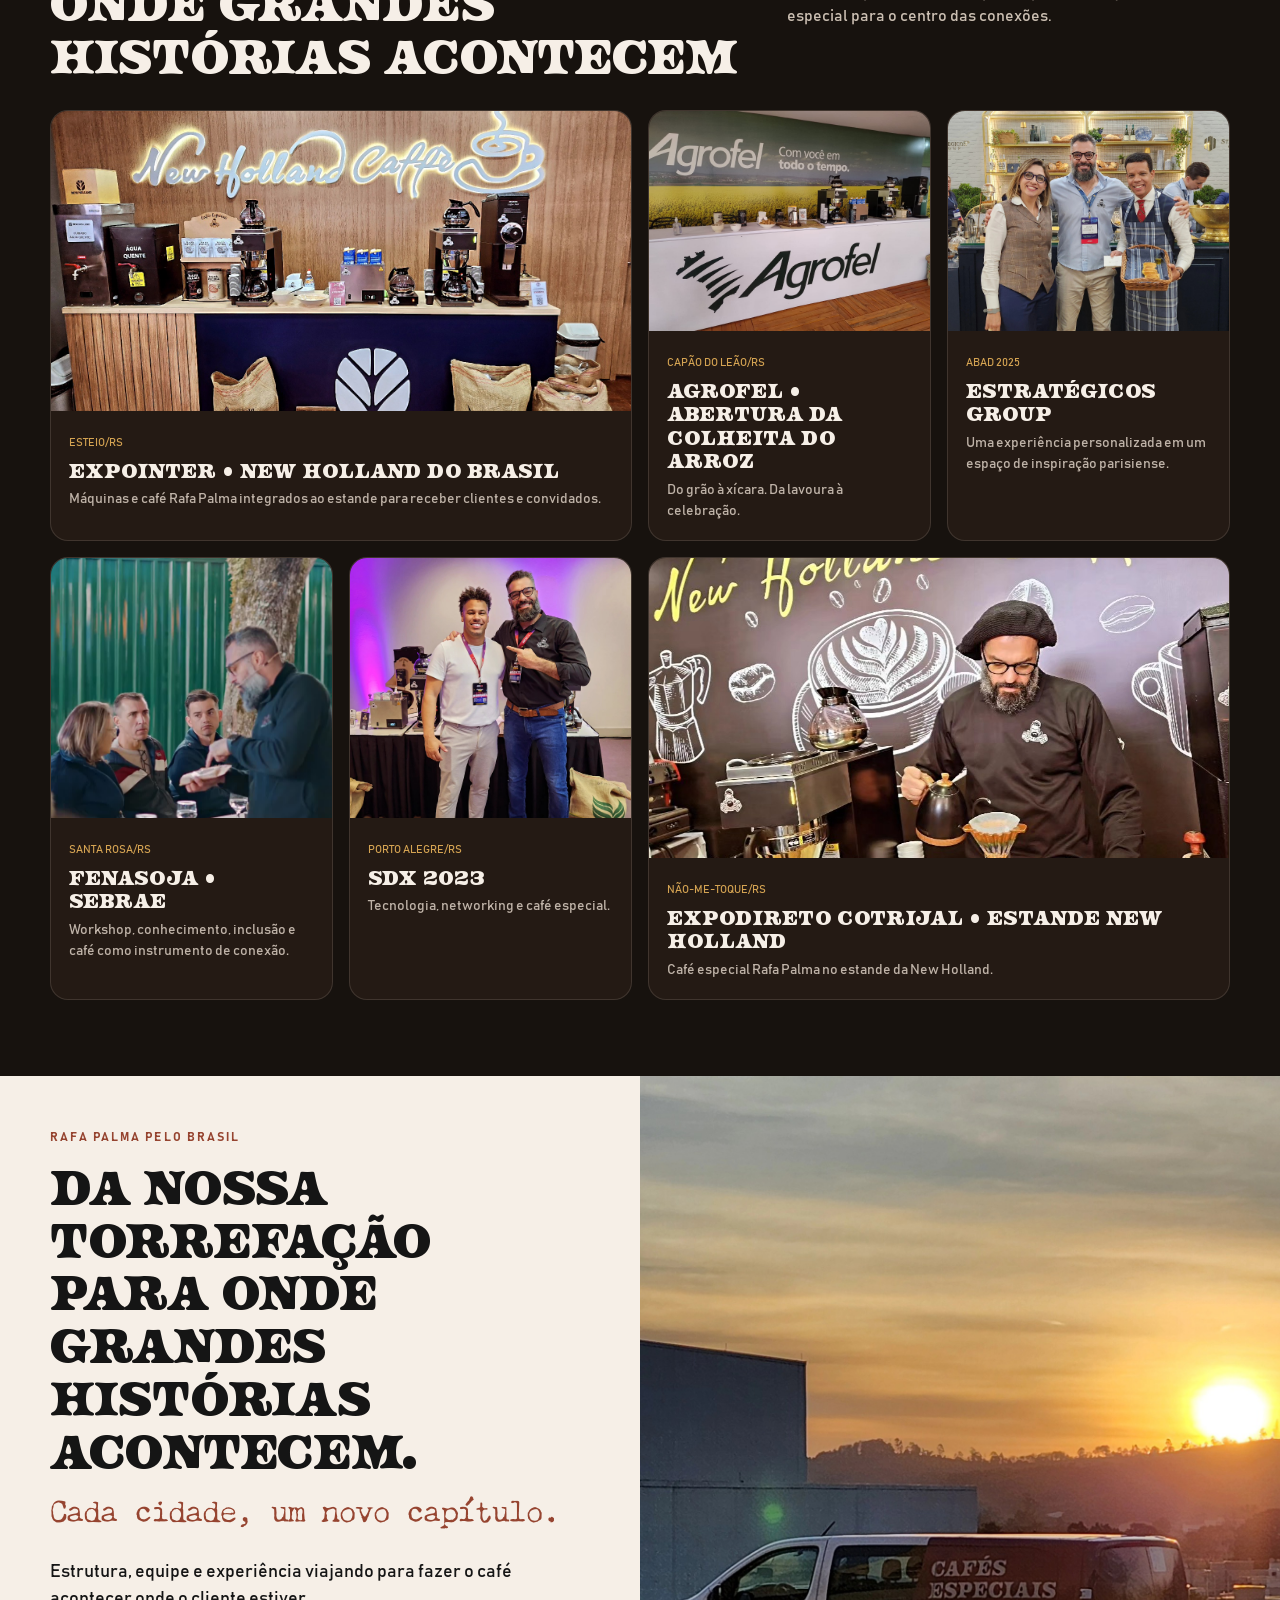
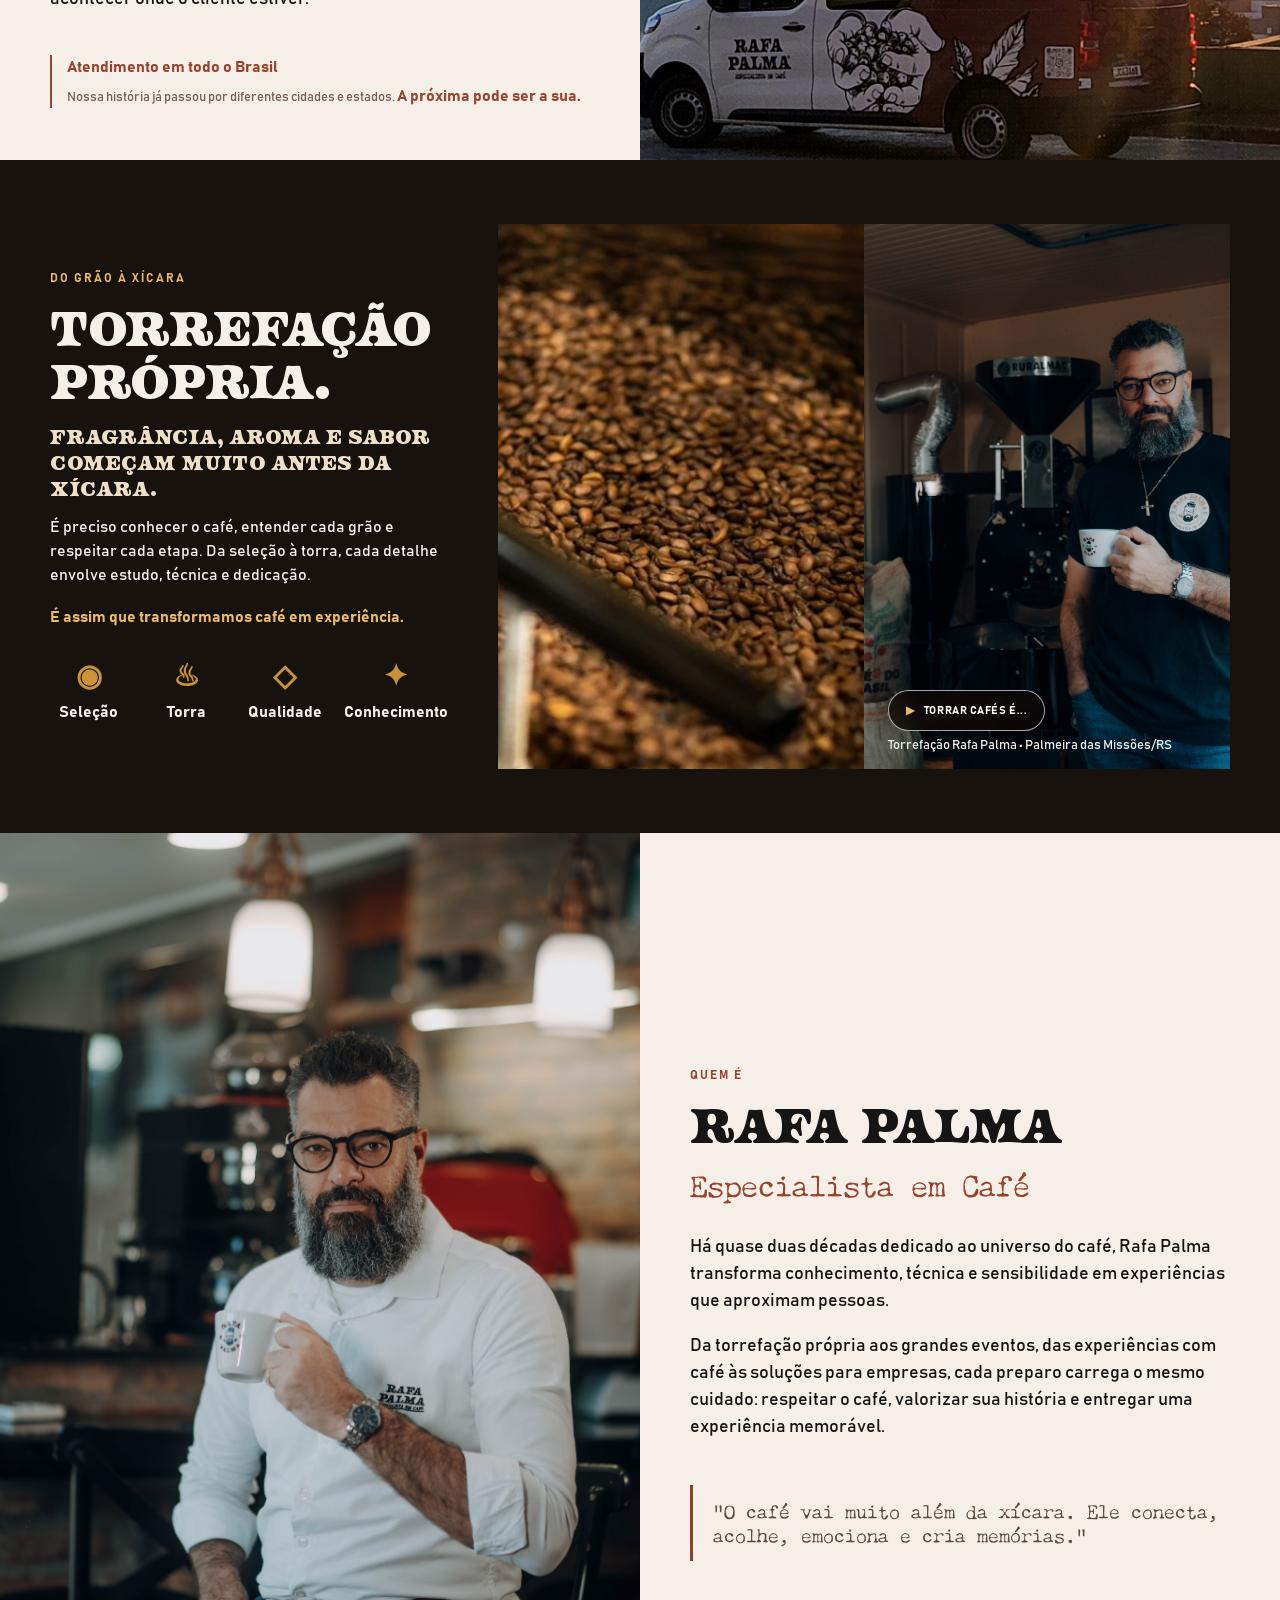
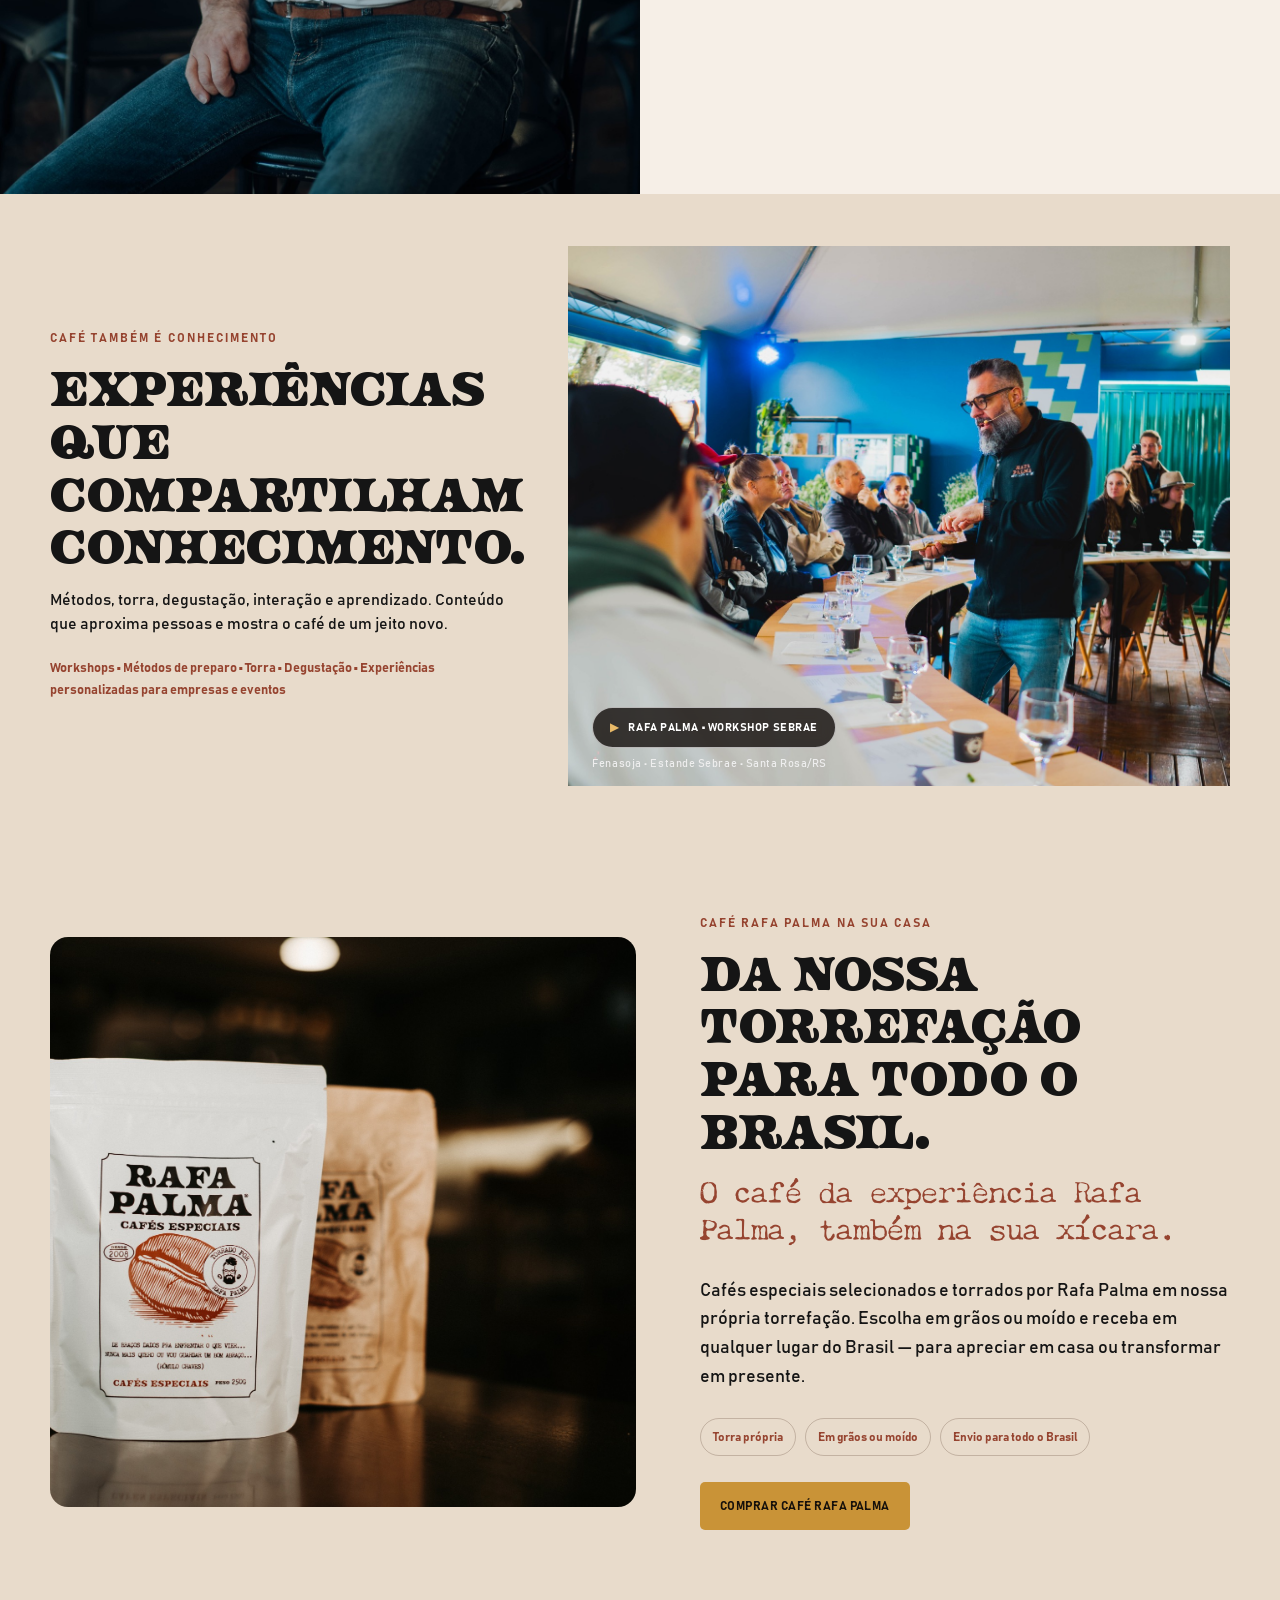
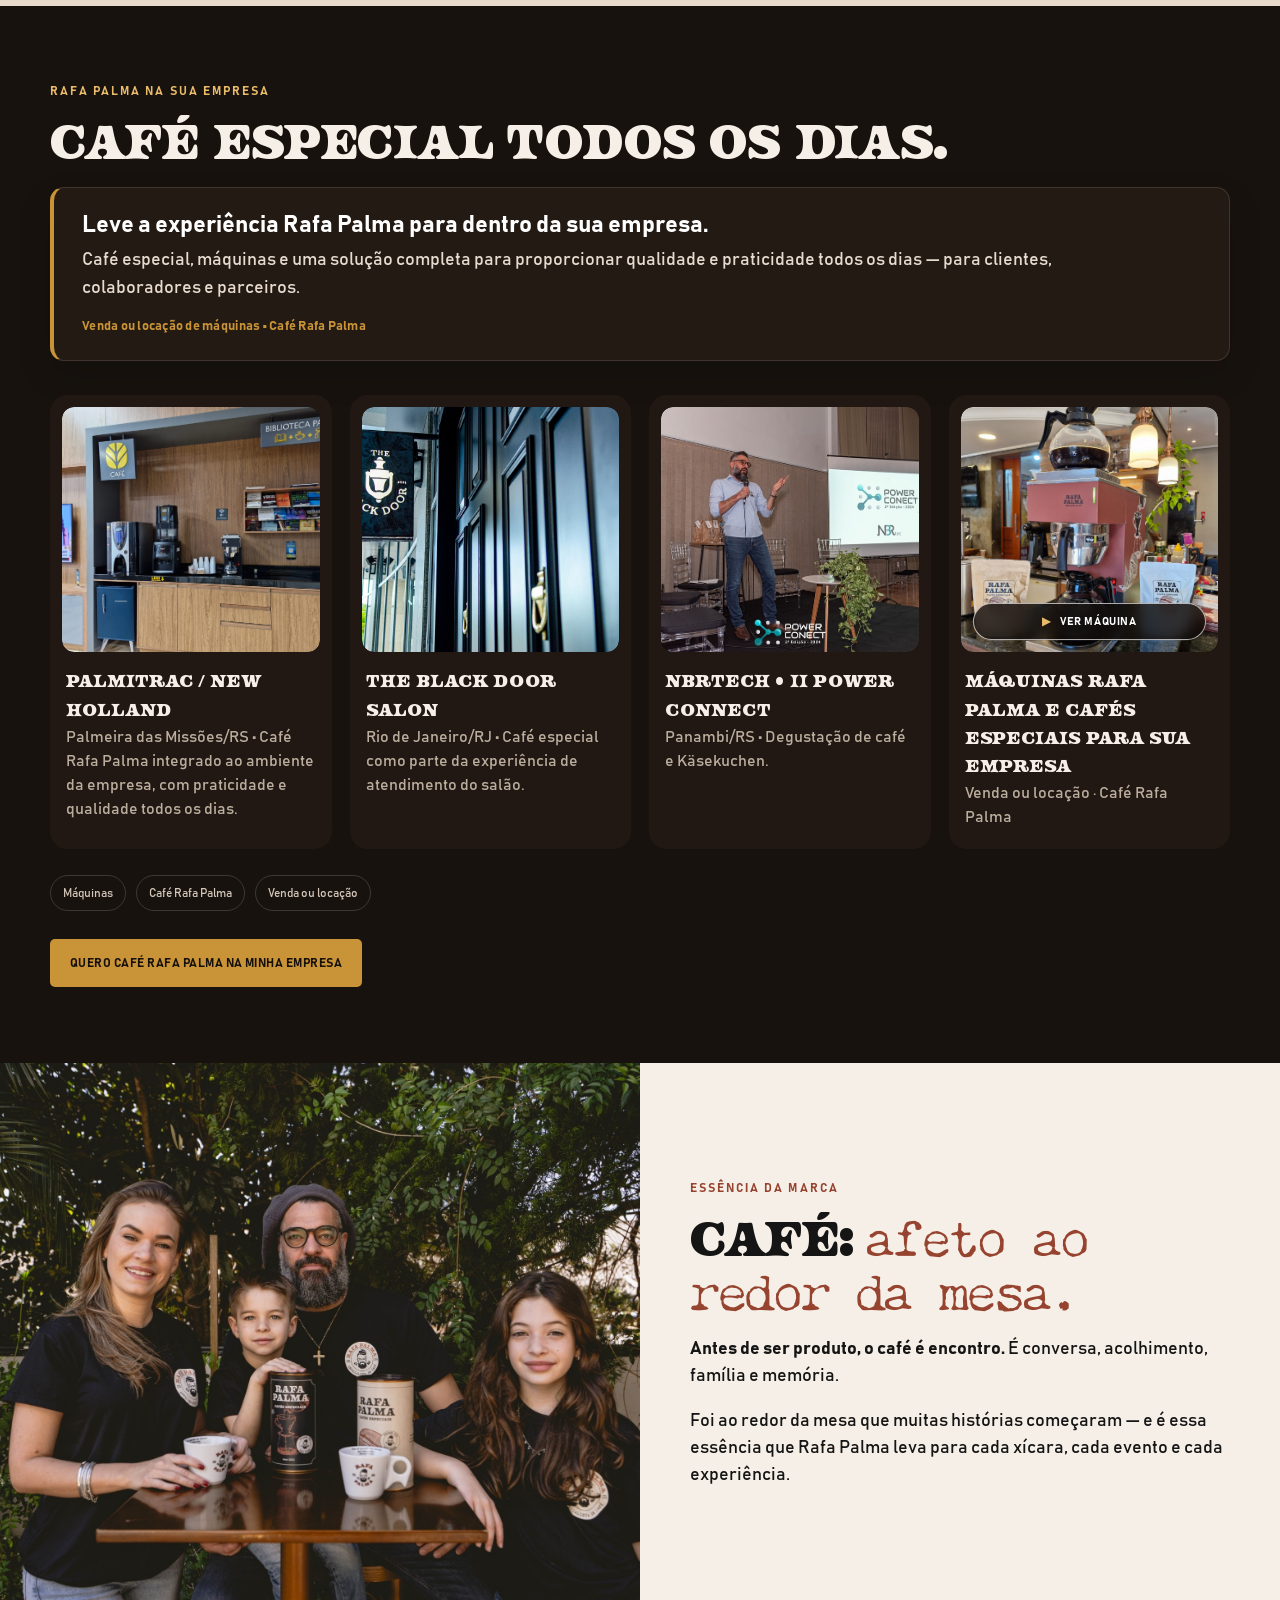
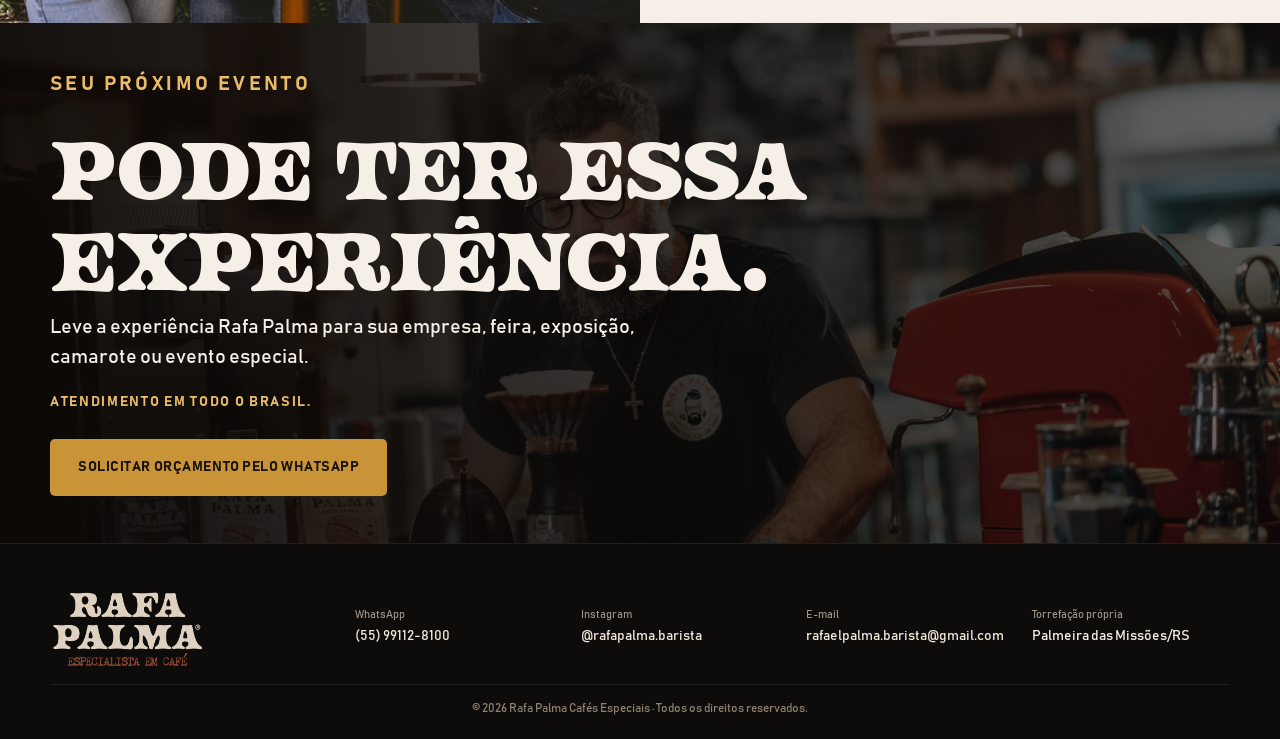
==== commit 08eace32: "Add files via upload" ====
--- a/index.html
+++ b/index.html
@@ -1249,7 +1249,7 @@
           <article><div class="company-image"><img src="assets/images/palmitrac-new-holland-pm.jpeg" alt="Espaço Café Rafa Palma na Palmitrac New Holland em Palmeira das Missões" loading="lazy"></div><h3>Palmitrac / New Holland</h3><p>Palmeira das Missões/RS • Café Rafa Palma integrado ao ambiente da empresa, com praticidade e qualidade todos os dias.</p></article>
           <article><div class="company-image"><img src="assets/images/the-black-door.jpg" alt="The Black Door Salon" loading="lazy"></div><h3>The Black Door Salon</h3><p>Rio de Janeiro/RJ • Café especial como parte da experiência de atendimento do salão.</p></article>
           <article><div class="company-image"><img src="assets/images/nbrtech-power-connect.jpg" alt="Rafa Palma no II Power Connect da NBRtech em Panambi" loading="lazy"></div><h3>NBRtech • II Power Connect</h3><p>Panambi/RS • Degustação de café e Käsekuchen.</p></article>
-          <article class="machine-card"><div class="company-image video-preview company-video"><img src="assets/images/maquina-rafa-palma.jpeg" alt="Máquina de café passado Rafa Palma" loading="lazy"><button class="play-video" data-video="assets/videos/maquina-rafa-palma.mp4" data-muted="true" aria-label="Assistir vídeo da máquina Rafa Palma"><span>▶</span> Ver máquina</button></div><h3>Máquinas Rafa Palma e cafés especiais para sua empresa</h3><p>Venda ou locação · Café Rafa Palma</p></article>
+          <article class="machine-card"><div class="company-image video-preview company-video"><img src="assets/images/maquina-rafa-palma.jpeg" alt="Máquina de café passado Rafa Palma" loading="lazy"><button class="play-video" data-video="assets/videos/maquina-rafa-palma-sem-audio-v3.mp4" data-muted="true" aria-label="Assistir vídeo da máquina Rafa Palma"><span>▶</span> Ver máquina</button></div><h3>Máquinas Rafa Palma e cafés especiais para sua empresa</h3><p>Venda ou locação · Café Rafa Palma</p></article>
         </div><div class="company-benefits"><span>Máquinas</span><span>Café Rafa Palma</span><span>Venda ou locação</span></div>
         <a class="btn btn-primary" target="_blank" rel="noopener" href="https://wa.me/5555991128100?text=Ol%C3%A1%21%20Conheci%20o%20trabalho%20do%20Rafa%20Palma%20pelo%20site%20e%20gostaria%20de%20ter%20Caf%C3%A9%20Rafa%20Palma%20na%20minha%20empresa.%20Quero%20saber%20mais%20sobre%20as%20m%C3%A1quinas%20e%20as%20op%C3%A7%C3%B5es%20de%20venda%20ou%20loca%C3%A7%C3%A3o.">Quero café Rafa Palma na minha empresa</a>
       </div>
--- a/styles.css
+++ b/styles.css
@@ -632,3 +632,50 @@
 }
 
 .video-close{z-index:102;width:52px;height:52px;border-radius:50%;background:rgba(0,0,0,.72)!important;border:1px solid rgba(255,255,255,.7)!important;display:flex;align-items:center;justify-content:center;line-height:1}.video-modal video{border-radius:10px}@media(max-width:900px){.video-close{position:fixed;right:14px;top:14px;font-size:36px;width:48px;height:48px;background:#111!important}.video-modal{padding:70px 12px 18px!important}}
+
+/* V5 — Tipografia oficial Rafa Palma
+   Título: Freehouse | Apoio: Chandler42 | Texto: Bahnschrift */
+@font-face{
+  font-family:"Rafa Freehouse";
+  src:url("/assets/fonts/Freehouse-Regular.ttf") format("truetype");
+  font-style:normal;
+  font-weight:400;
+  font-display:swap;
+}
+@font-face{
+  font-family:"Rafa Chandler42";
+  src:url("/assets/fonts/Chandler42 Regular.otf") format("opentype");
+  font-style:normal;
+  font-weight:400;
+  font-display:swap;
+}
+@font-face{
+  font-family:"Rafa Bahnschrift";
+  src:url("/assets/fonts/BAHNSCHRIFT.TTF") format("truetype");
+  font-style:normal;
+  font-weight:100 900;
+  font-display:swap;
+}
+
+body,
+button,input,select,textarea,
+.main-nav,.btn,.eyebrow,.routes,
+.footer-grid{
+  font-family:"Rafa Bahnschrift",Bahnschrift,"Arial Narrow",Arial,sans-serif;
+}
+
+h1,h2,h3,
+.event-card h3,
+.company-grid h3,
+.final-content h2{
+  font-family:"Rafa Freehouse",Georgia,serif;
+  font-weight:400;
+}
+
+.script,
+h2 em,
+.about blockquote{
+  font-family:"Rafa Chandler42",Georgia,serif;
+  font-style:normal;
+  font-weight:400;
+}
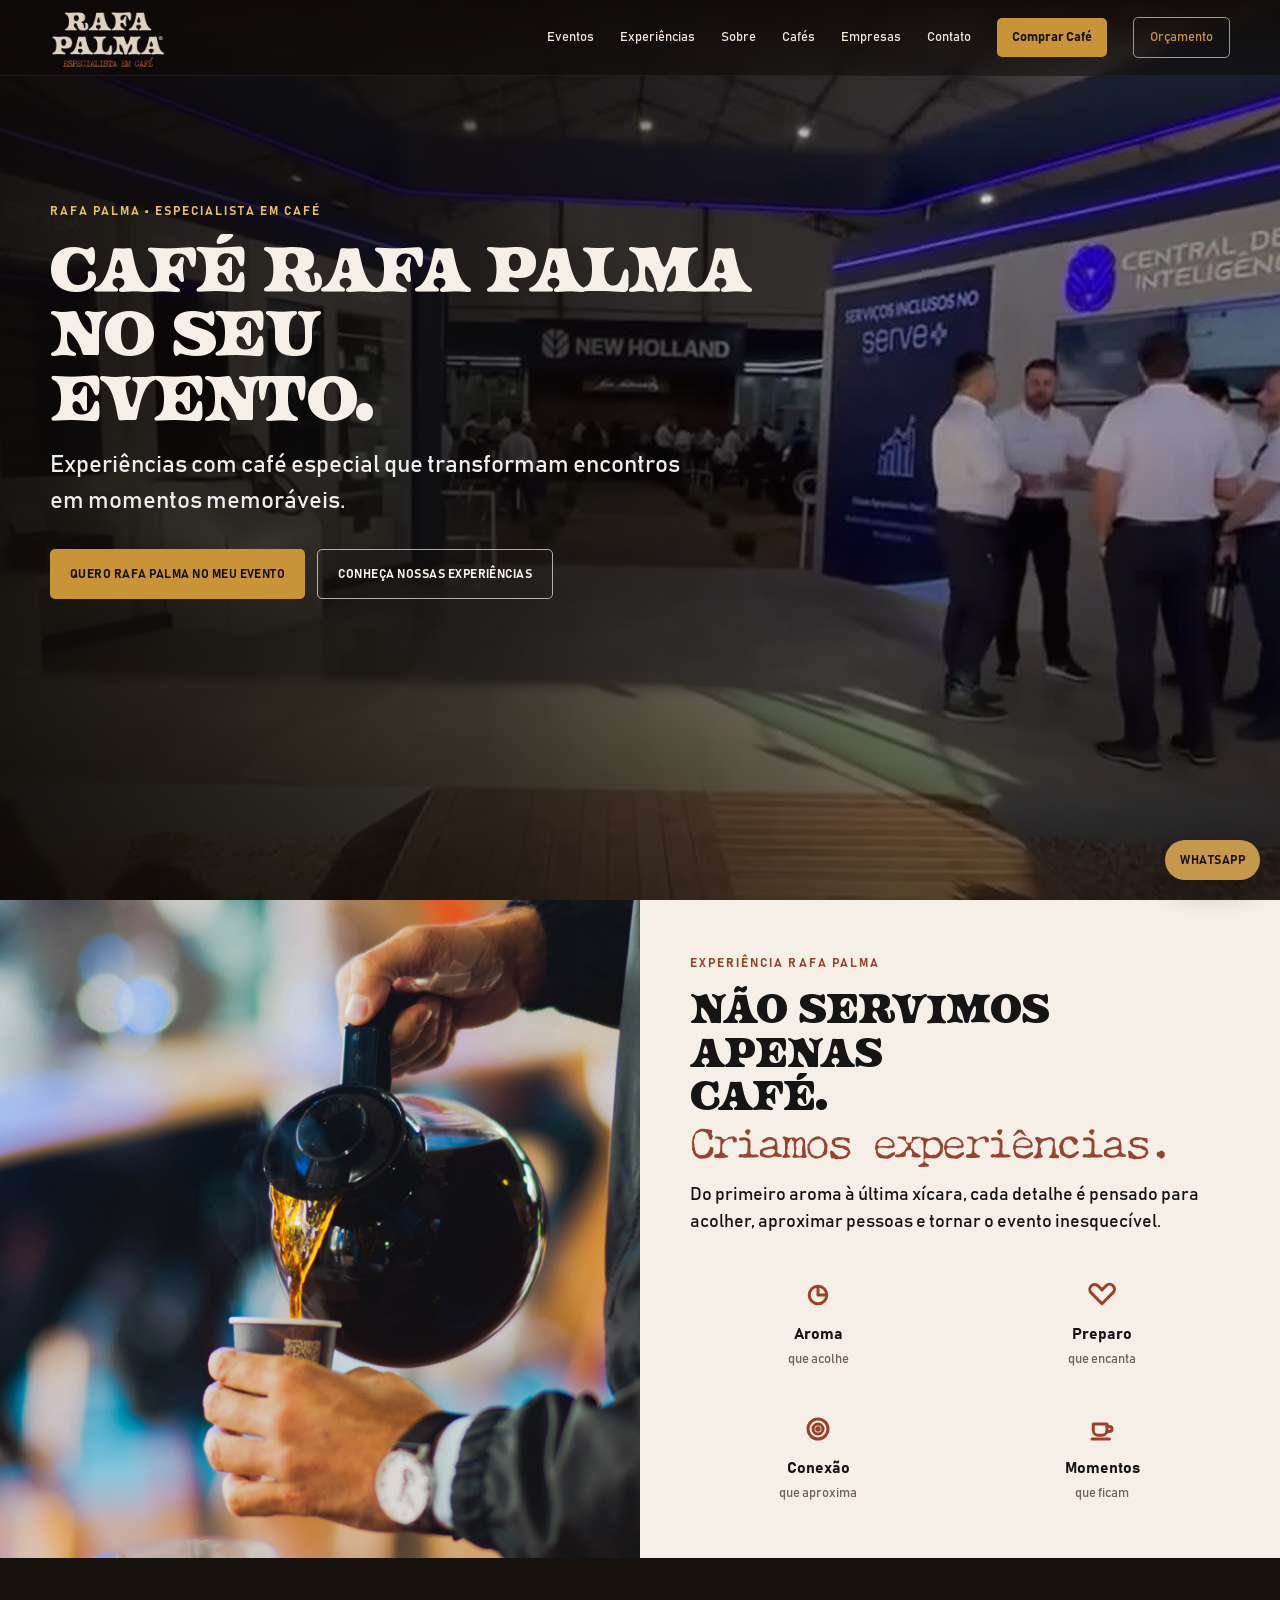
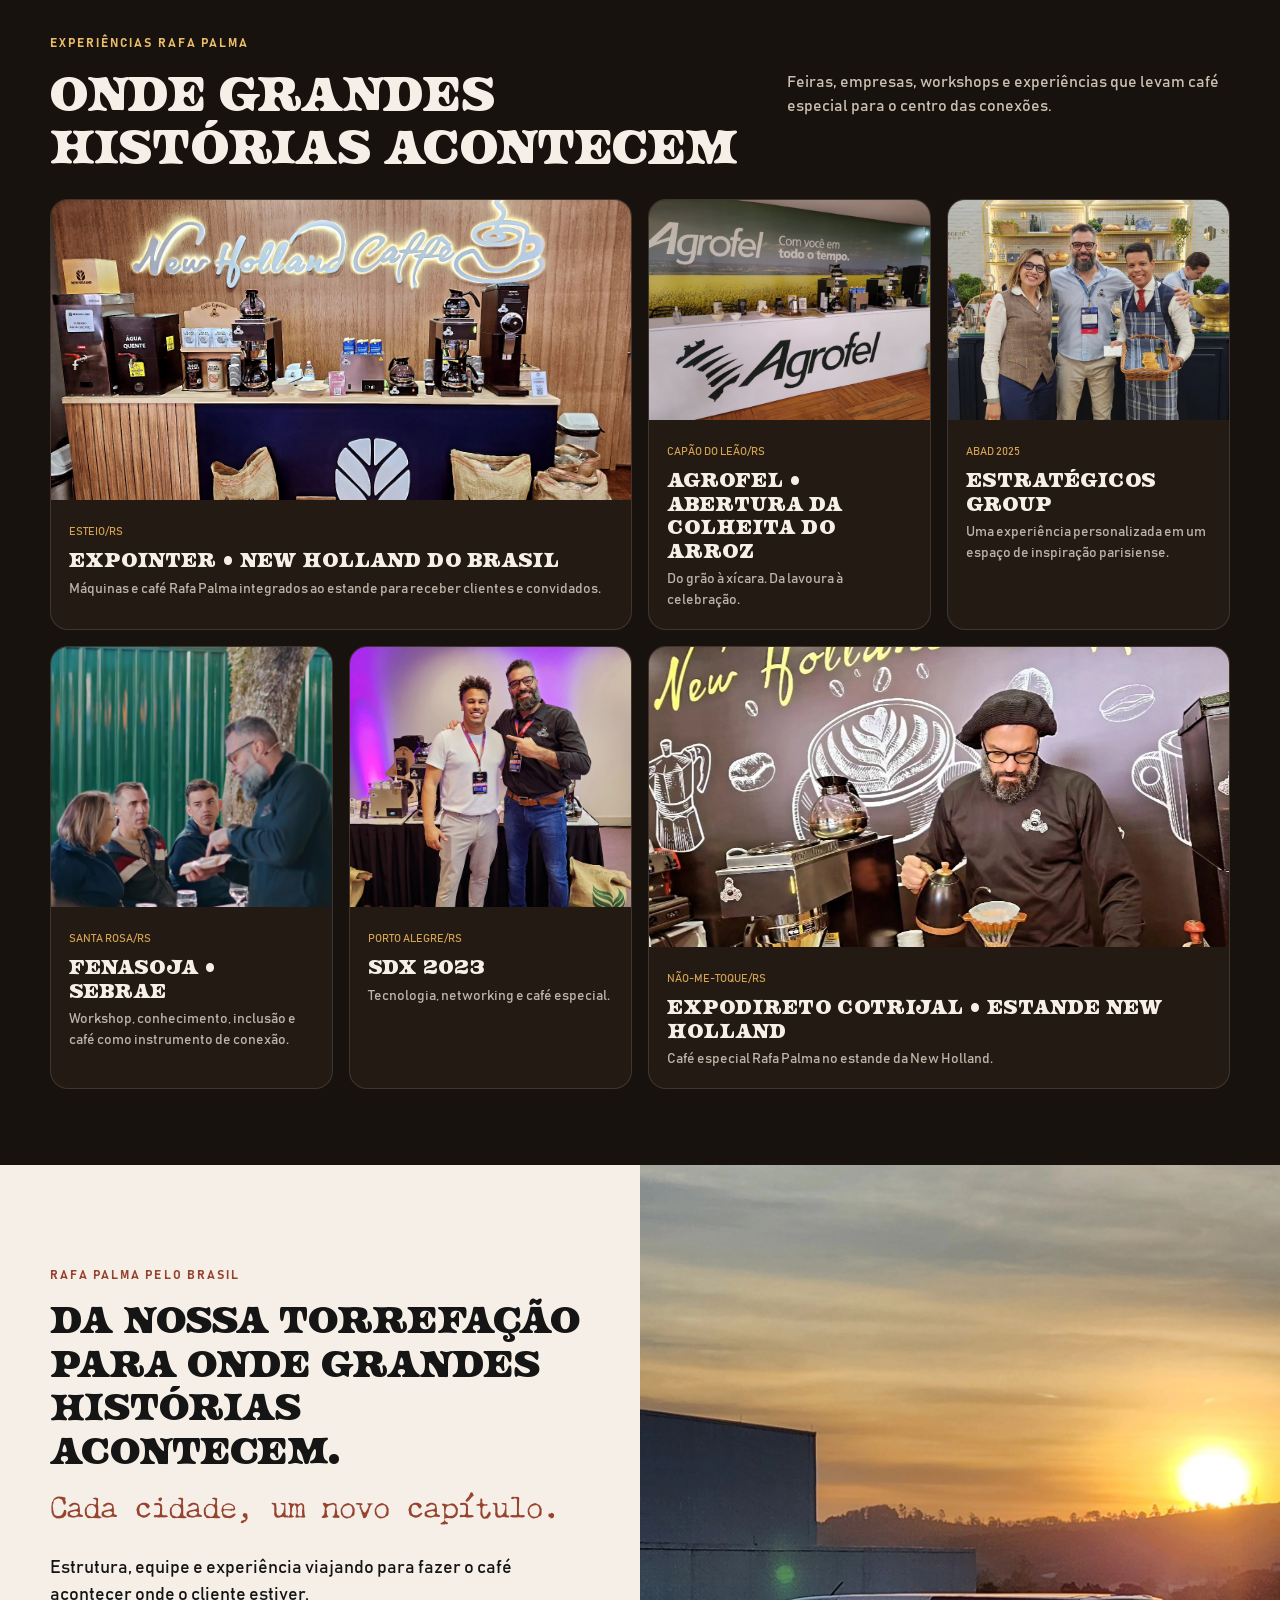
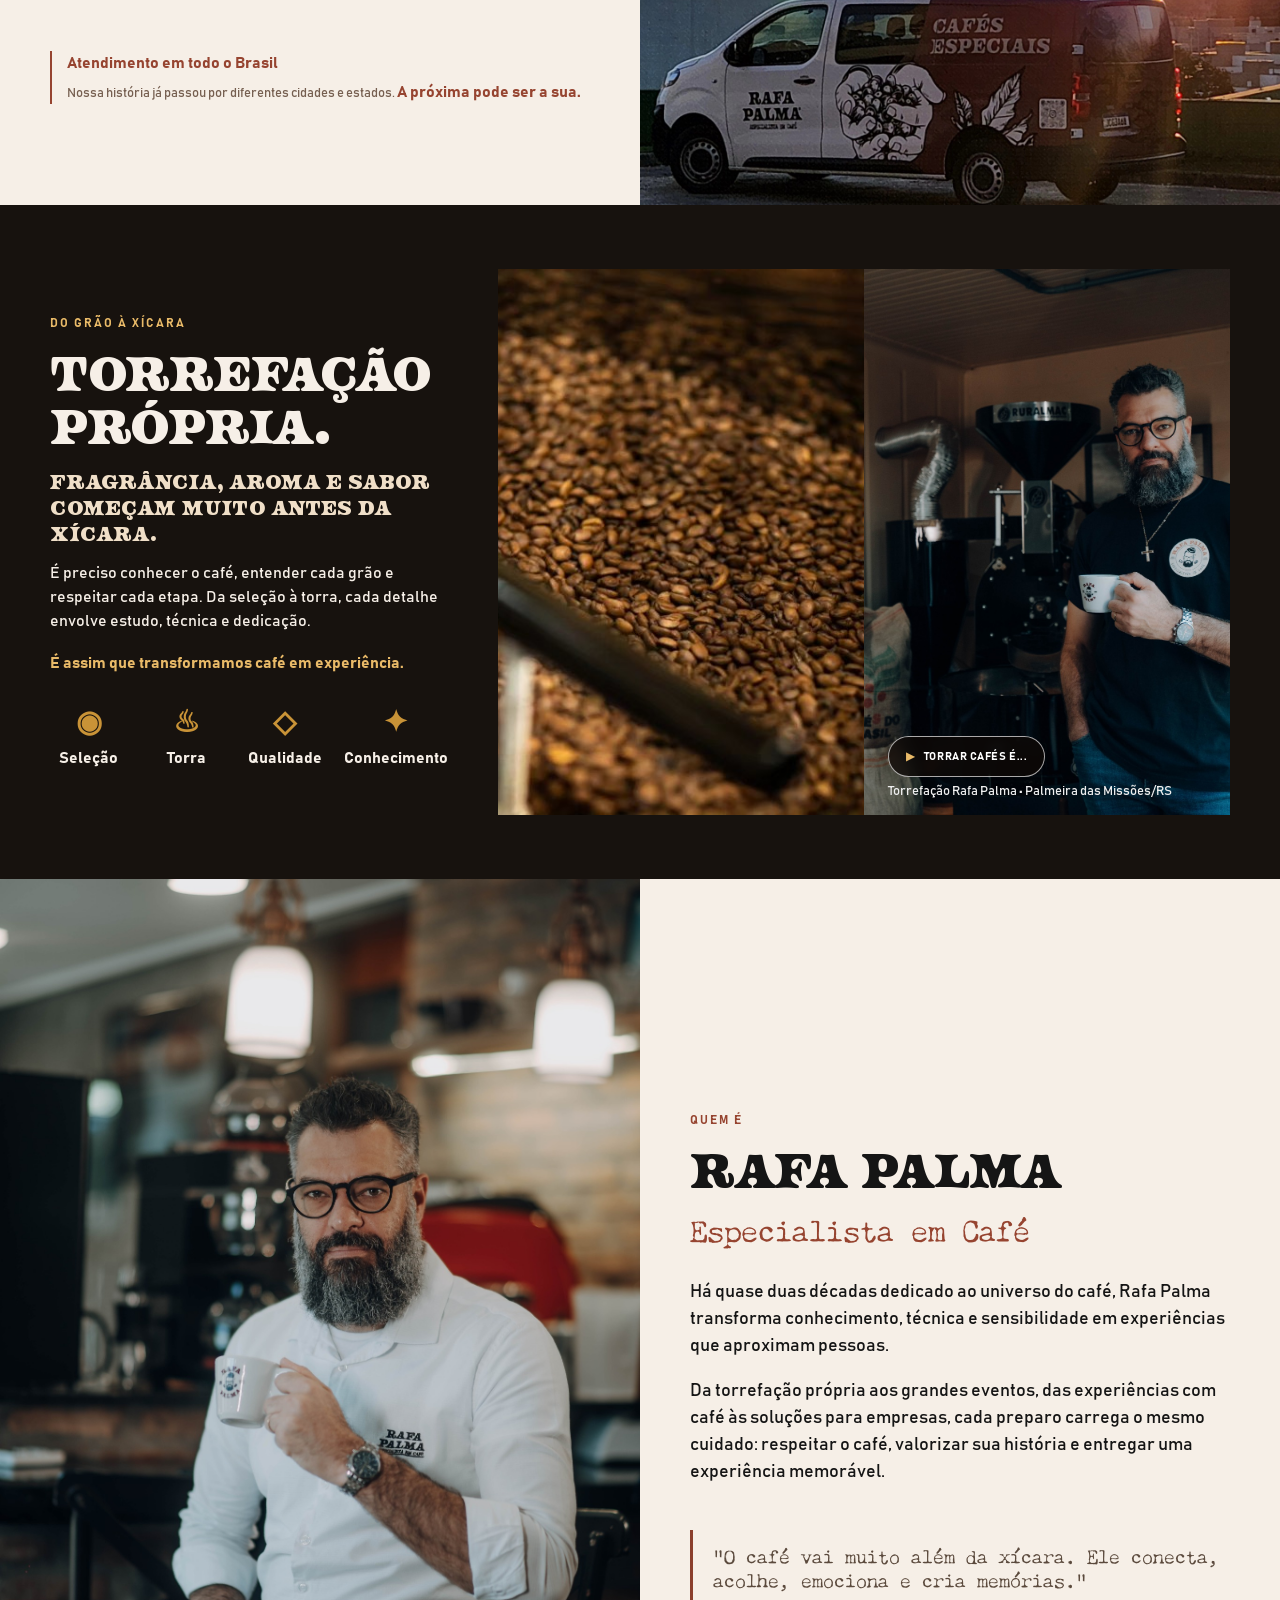
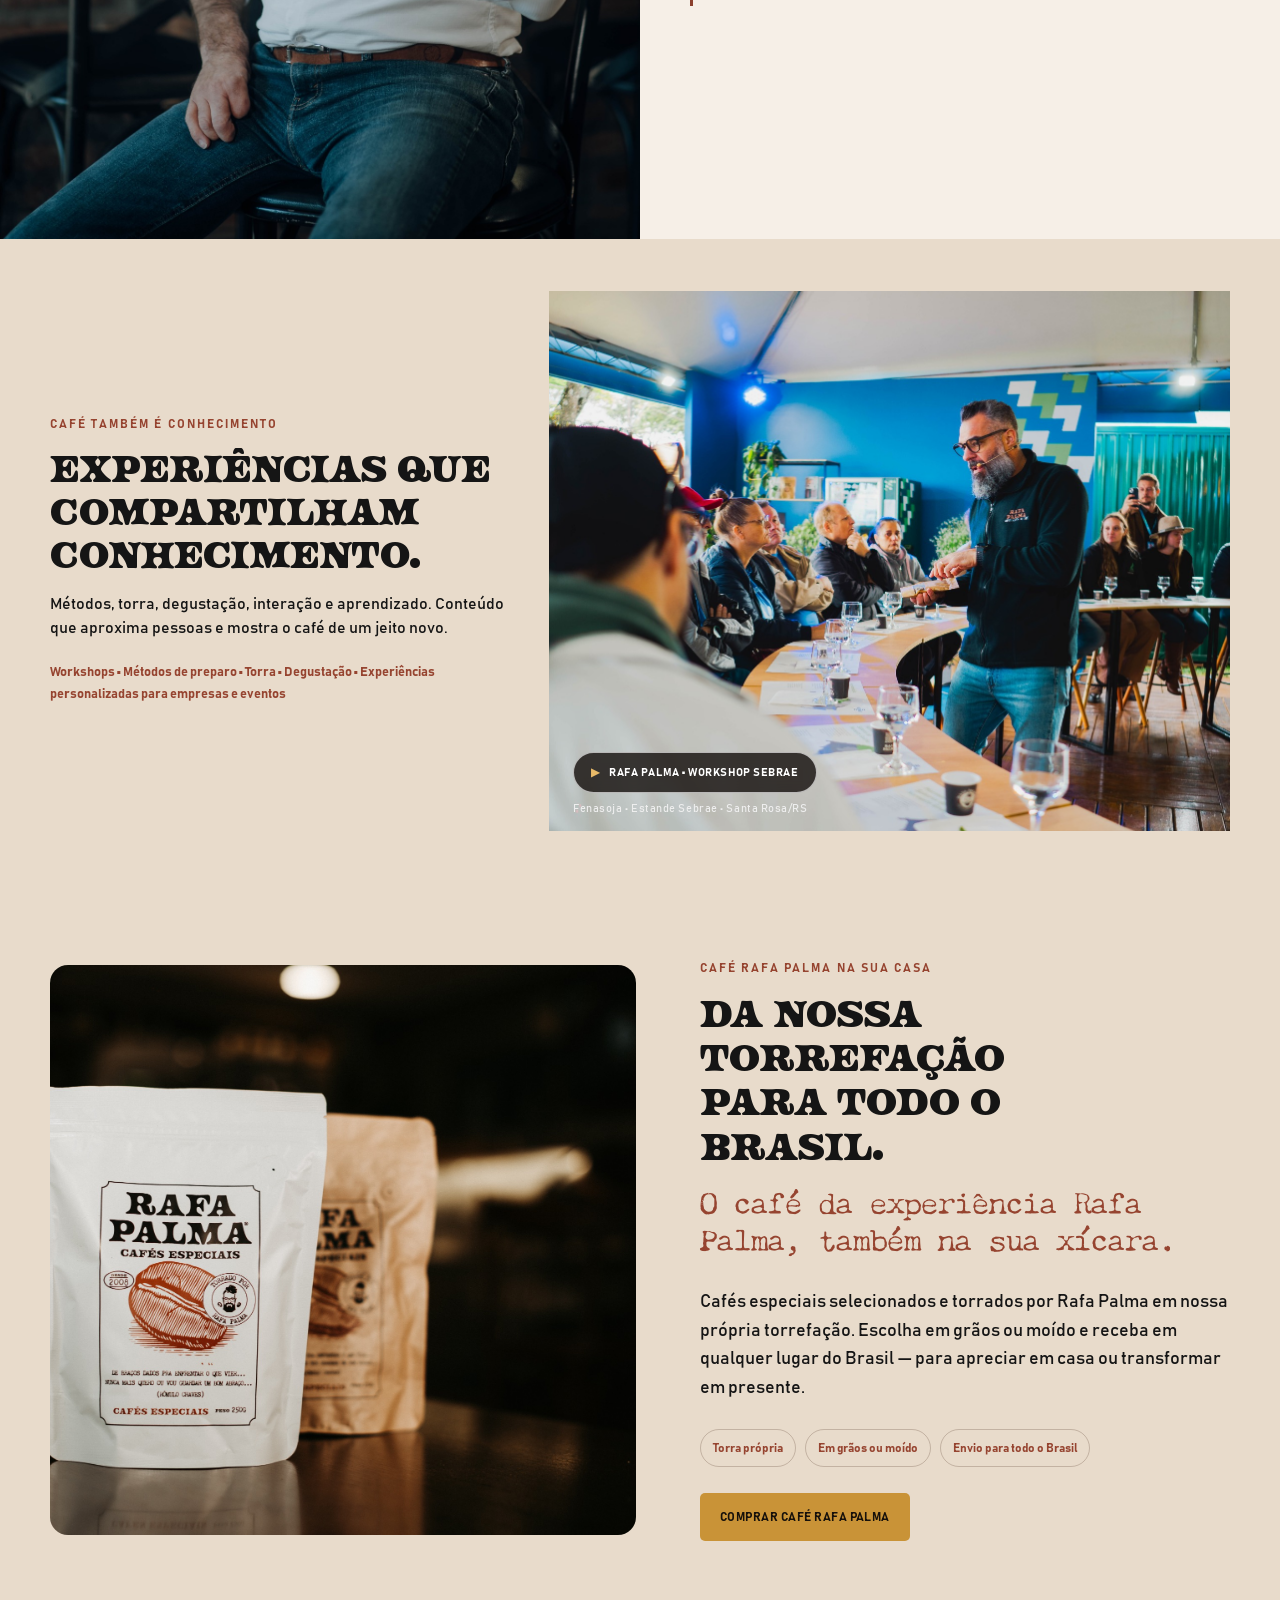
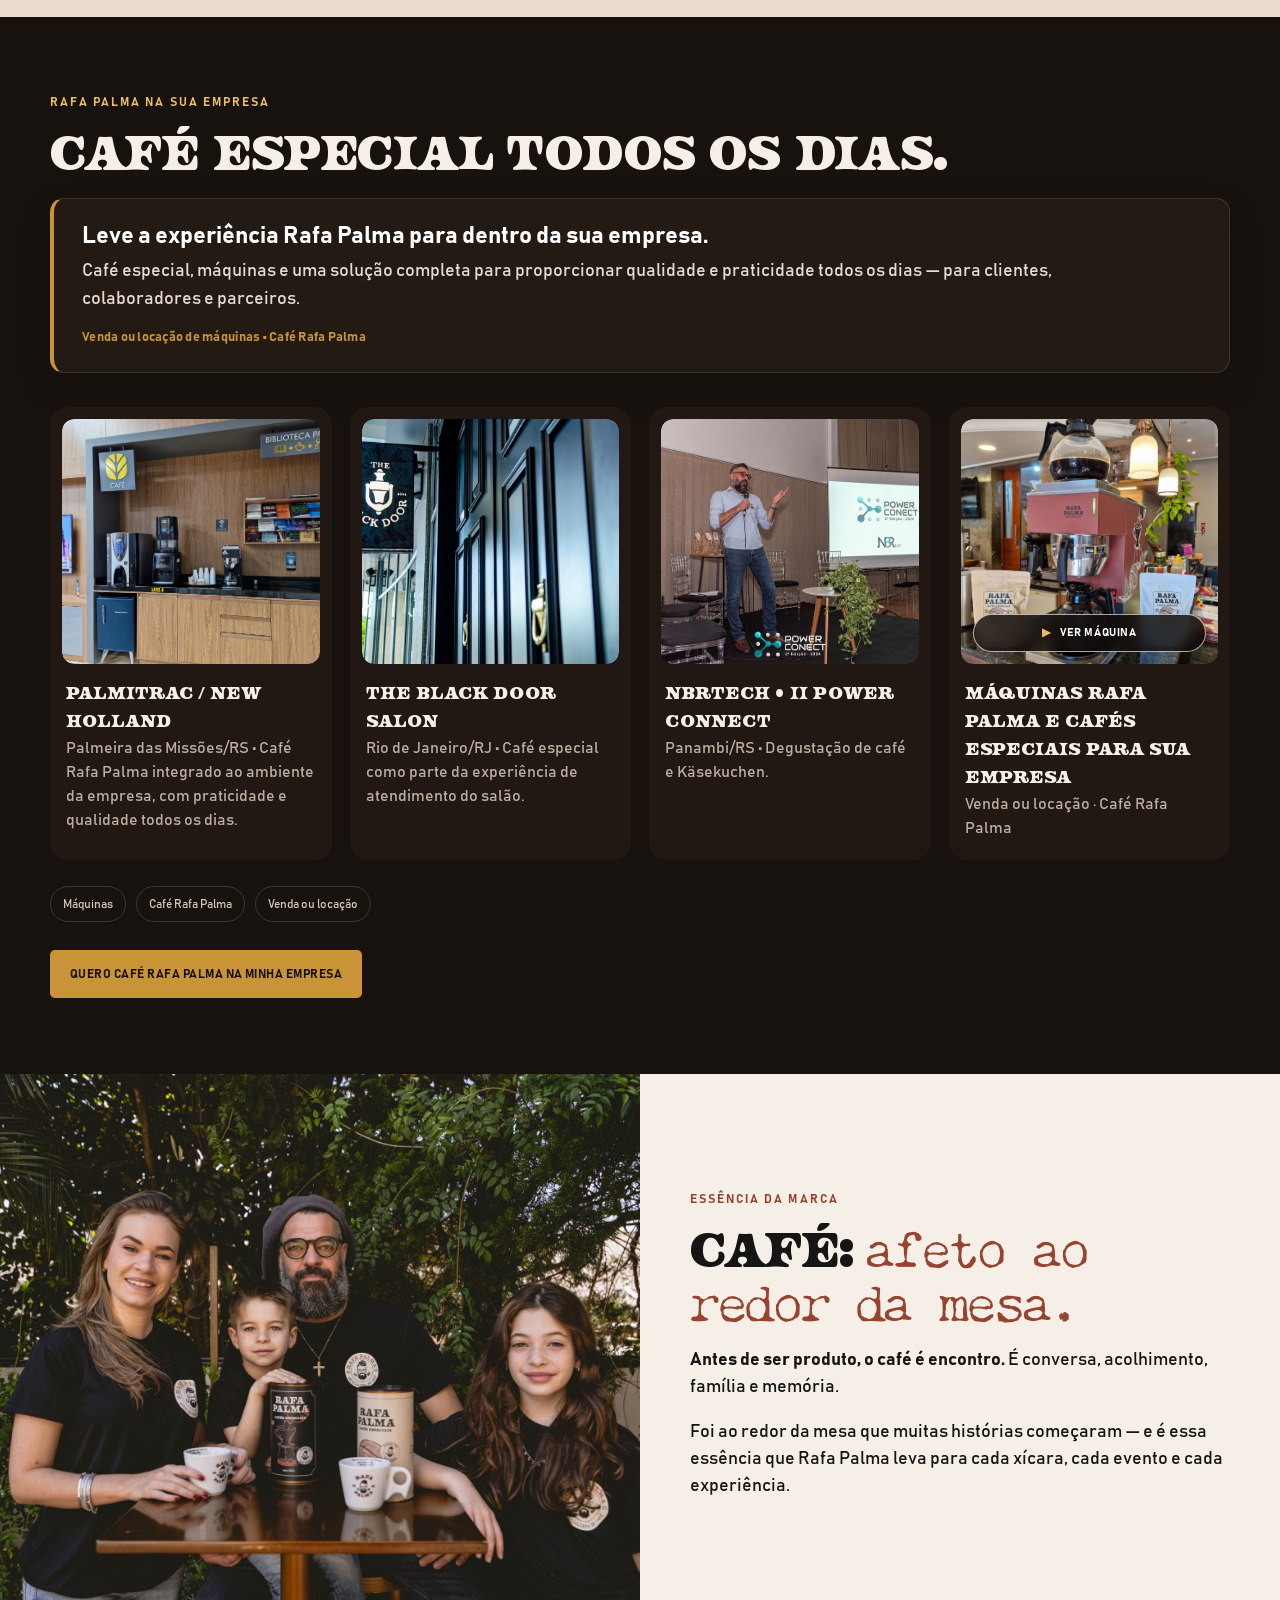
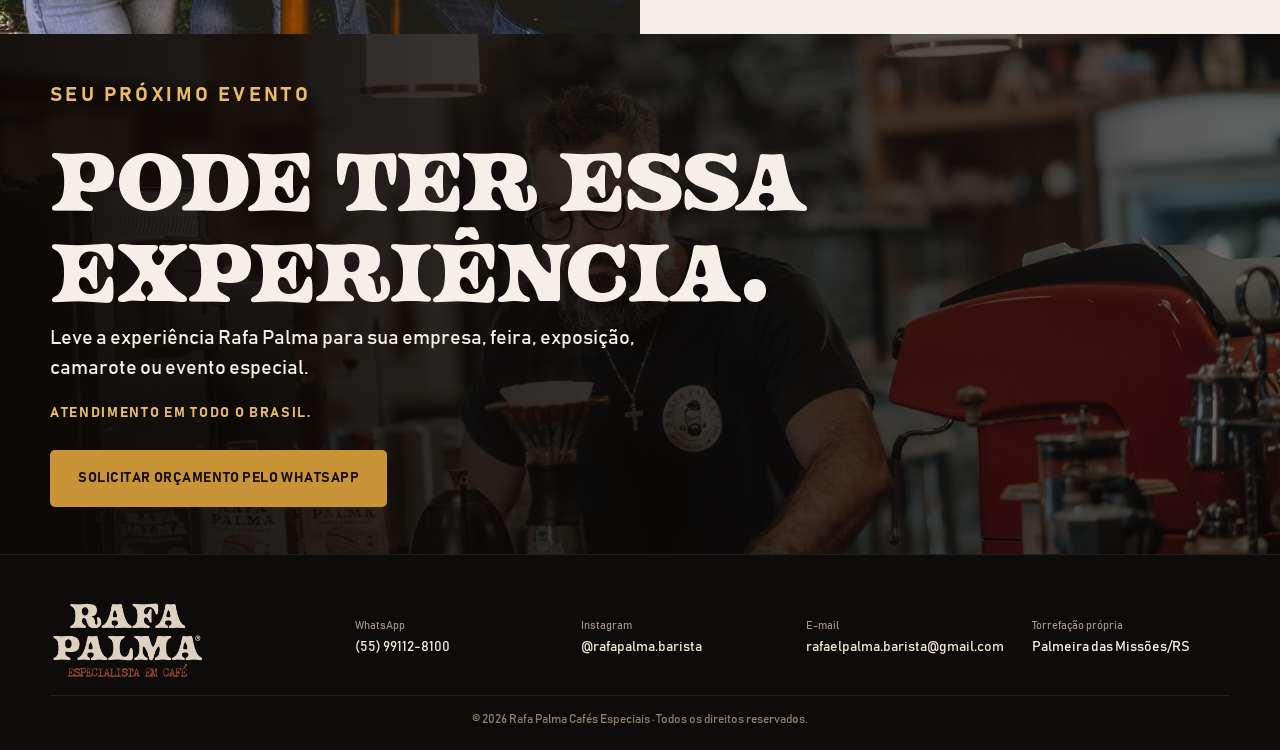
==== commit 68c005ef: "Add files via upload" ====
--- a/index.html
+++ b/index.html
@@ -1120,7 +1120,7 @@
       <div class="hero-shade"></div>
       <div class="hero-content container">
         <p class="eyebrow">Rafa Palma • Especialista em Café</p>
-        <h1>Café Rafa Palma<br><span>no seu evento.</span></h1>
+        <h1 class="hero-title-v9"><span>Café Rafa Palma</span><span>No seu</span><span>evento.</span></h1>
         <p class="hero-copy">Experiências com café especial que transformam encontros em momentos memoráveis.</p>
         <div class="actions">
           <a class="btn btn-primary" target="_blank" rel="noopener" href="https://wa.me/5555991128100?text=Ol%C3%A1%21%20Conheci%20o%20trabalho%20do%20Rafa%20Palma%20pelo%20site%20e%20gostaria%20de%20levar%20a%20experi%C3%AAncia%20Rafa%20Palma%20para%20o%20meu%20evento.%20Podemos%20conversar%3F">Quero Rafa Palma no meu evento</a>
@@ -1133,7 +1133,7 @@
       <div class="media"><img src="assets/images/servindo-cafe.jpg" alt="Café Rafa Palma sendo servido" loading="lazy" /></div>
       <div class="copy panel-light">
         <p class="eyebrow dark">Experiência Rafa Palma</p>
-        <h2><span class="experience-title-line">Não servimos apenas café.</span><br><em>Criamos experiências.</em></h2>
+        <h2 class="experience-title-v9"><span>Não servimos apenas</span><span>café.</span><em>Criamos experiências.</em></h2>
         <p>Do primeiro aroma à última xícara, cada detalhe é pensado para acolher, aproximar pessoas e tornar o evento inesquecível.</p>
         
 <div class="feature-grid">
@@ -1204,7 +1204,7 @@
       <div class="media"><img src="assets/images/van-atibaia.jpg" alt="Van Rafa Palma em Atibaia ao pôr do sol" loading="lazy"></div>
       <div class="copy panel-light">
         <p class="eyebrow dark">Rafa Palma pelo Brasil</p>
-        <h2>Da nossa torrefação para onde grandes histórias acontecem.</h2>
+        <h2 class="brazil-title-v9"><span>Da nossa torrefação</span><span>para onde grandes</span><span>histórias acontecem.</span></h2>
         <p class="script">Cada cidade, um novo capítulo.</p>
         <p>Estrutura, equipe e experiência viajando para fazer o café acontecer onde o cliente estiver.</p>
         <div class="reach"><strong>Atendimento em todo o Brasil</strong><span>Nossa história já passou por diferentes cidades e estados. <strong>A próxima pode ser a sua.</strong></span></div>
@@ -1230,7 +1230,7 @@
 
     <section class="workshops section-cream">
       <div class="container workshops-grid">
-        <div><p class="eyebrow dark">Café também é conhecimento</p><h2>Experiências que compartilham conhecimento.</h2><p>Métodos, torra, degustação, interação e aprendizado. Conteúdo que aproxima pessoas e mostra o café de um jeito novo.</p><div class="workshop-tags">Workshops • Métodos de preparo • Torra • Degustação • Experiências personalizadas para empresas e eventos</div></div>
+        <div><p class="eyebrow dark">Café também é conhecimento</p><h2 class="workshops-title-v9">Experiências que compartilham conhecimento.</h2><p>Métodos, torra, degustação, interação e aprendizado. Conteúdo que aproxima pessoas e mostra o café de um jeito novo.</p><div class="workshop-tags">Workshops • Métodos de preparo • Torra • Degustação • Experiências personalizadas para empresas e eventos</div></div>
         <div class="video-preview workshop-media"><img src="assets/images/workshop-sebrae-escolhida.jpg" alt="Rafa Palma conduzindo experiência com café" loading="lazy"><button class="play-video" data-video="assets/videos/fenasoja.mp4" aria-label="Assistir vídeo da experiência"><span>▶</span> Rafa Palma • Workshop Sebrae</button><small>Fenasoja • Estande Sebrae • Santa Rosa/RS</small></div>
       </div>
     </section>
@@ -1239,7 +1239,7 @@
     <section class="coffee-shop section-cream" id="cafes">
       <div class="container coffee-grid">
         <div class="coffee-photo"><img src="assets/images/cafe-rafa-palmas.jpg" alt="Embalagens de Café Rafa Palma" loading="lazy"></div>
-        <div class="coffee-copy"><p class="eyebrow dark">Café Rafa Palma na sua casa</p><h2>Da nossa torrefação para todo o Brasil.</h2><p class="script">O café da experiência Rafa Palma, também na sua xícara.</p><p>Cafés especiais selecionados e torrados por Rafa Palma em nossa própria torrefação. Escolha em grãos ou moído e receba em qualquer lugar do Brasil — para apreciar em casa ou transformar em presente.</p><div class="coffee-benefits"><span>Torra própria</span><span>Em grãos ou moído</span><span>Envio para todo o Brasil</span></div><a class="btn btn-primary" href="pedidos/">Comprar Café Rafa Palma</a></div>
+        <div class="coffee-copy"><p class="eyebrow dark">Café Rafa Palma na sua casa</p><h2 class="coffee-title-v9"><span>Da nossa torrefação</span><span>para todo o</span><span>Brasil.</span></h2><p class="script">O café da experiência Rafa Palma, também na sua xícara.</p><p>Cafés especiais selecionados e torrados por Rafa Palma em nossa própria torrefação. Escolha em grãos ou moído e receba em qualquer lugar do Brasil — para apreciar em casa ou transformar em presente.</p><div class="coffee-benefits"><span>Torra própria</span><span>Em grãos ou moído</span><span>Envio para todo o Brasil</span></div><a class="btn btn-primary" href="pedidos/">Comprar Café Rafa Palma</a></div>
       </div>
     </section>
 
--- a/styles.css
+++ b/styles.css
@@ -679,3 +679,25 @@
   font-style:normal;
   font-weight:400;
 }
+
+/* V9 — ajustes tipográficos consolidados */
+.hero-title-v9{font-size:clamp(50px,5.35vw,76px);line-height:.94;max-width:720px}
+.hero-title-v9>span{display:block;color:var(--paper)}
+.experience-title-v9{font-size:clamp(32px,3.35vw,48px);line-height:1.02}
+.experience-title-v9>span{display:block}
+.experience-title-v9 em{display:block;margin-top:5px}
+.brazil-title-v9{font-size:clamp(31px,3.15vw,45px);line-height:1.08;max-width:560px}
+.brazil-title-v9>span{display:block}
+.workshops-title-v9{font-size:clamp(31px,3.1vw,44px);line-height:1.08;max-width:540px}
+.coffee-title-v9{font-size:clamp(32px,3.2vw,46px);line-height:1.08;max-width:570px}
+.coffee-title-v9>span{display:block}
+@media(max-width:768px){
+.hero-title-v9{font-size:clamp(42px,12vw,58px);line-height:.94}
+.experience-title-v9{font-size:clamp(27px,8vw,36px)}
+.brazil-title-v9,.workshops-title-v9,.coffee-title-v9{font-size:clamp(30px,8.7vw,40px);line-height:1.06}
+}
+@media(max-width:560px){
+.experience .copy .experience-title-v9{display:block!important;line-height:1.02!important;margin-bottom:22px!important}
+.experience .copy .experience-title-v9>span{display:block!important;white-space:normal!important;font-size:inherit!important;line-height:1.02!important;margin:0!important}
+.experience .copy .experience-title-v9 em{display:block!important;margin-top:5px!important;line-height:1.02!important}
+}
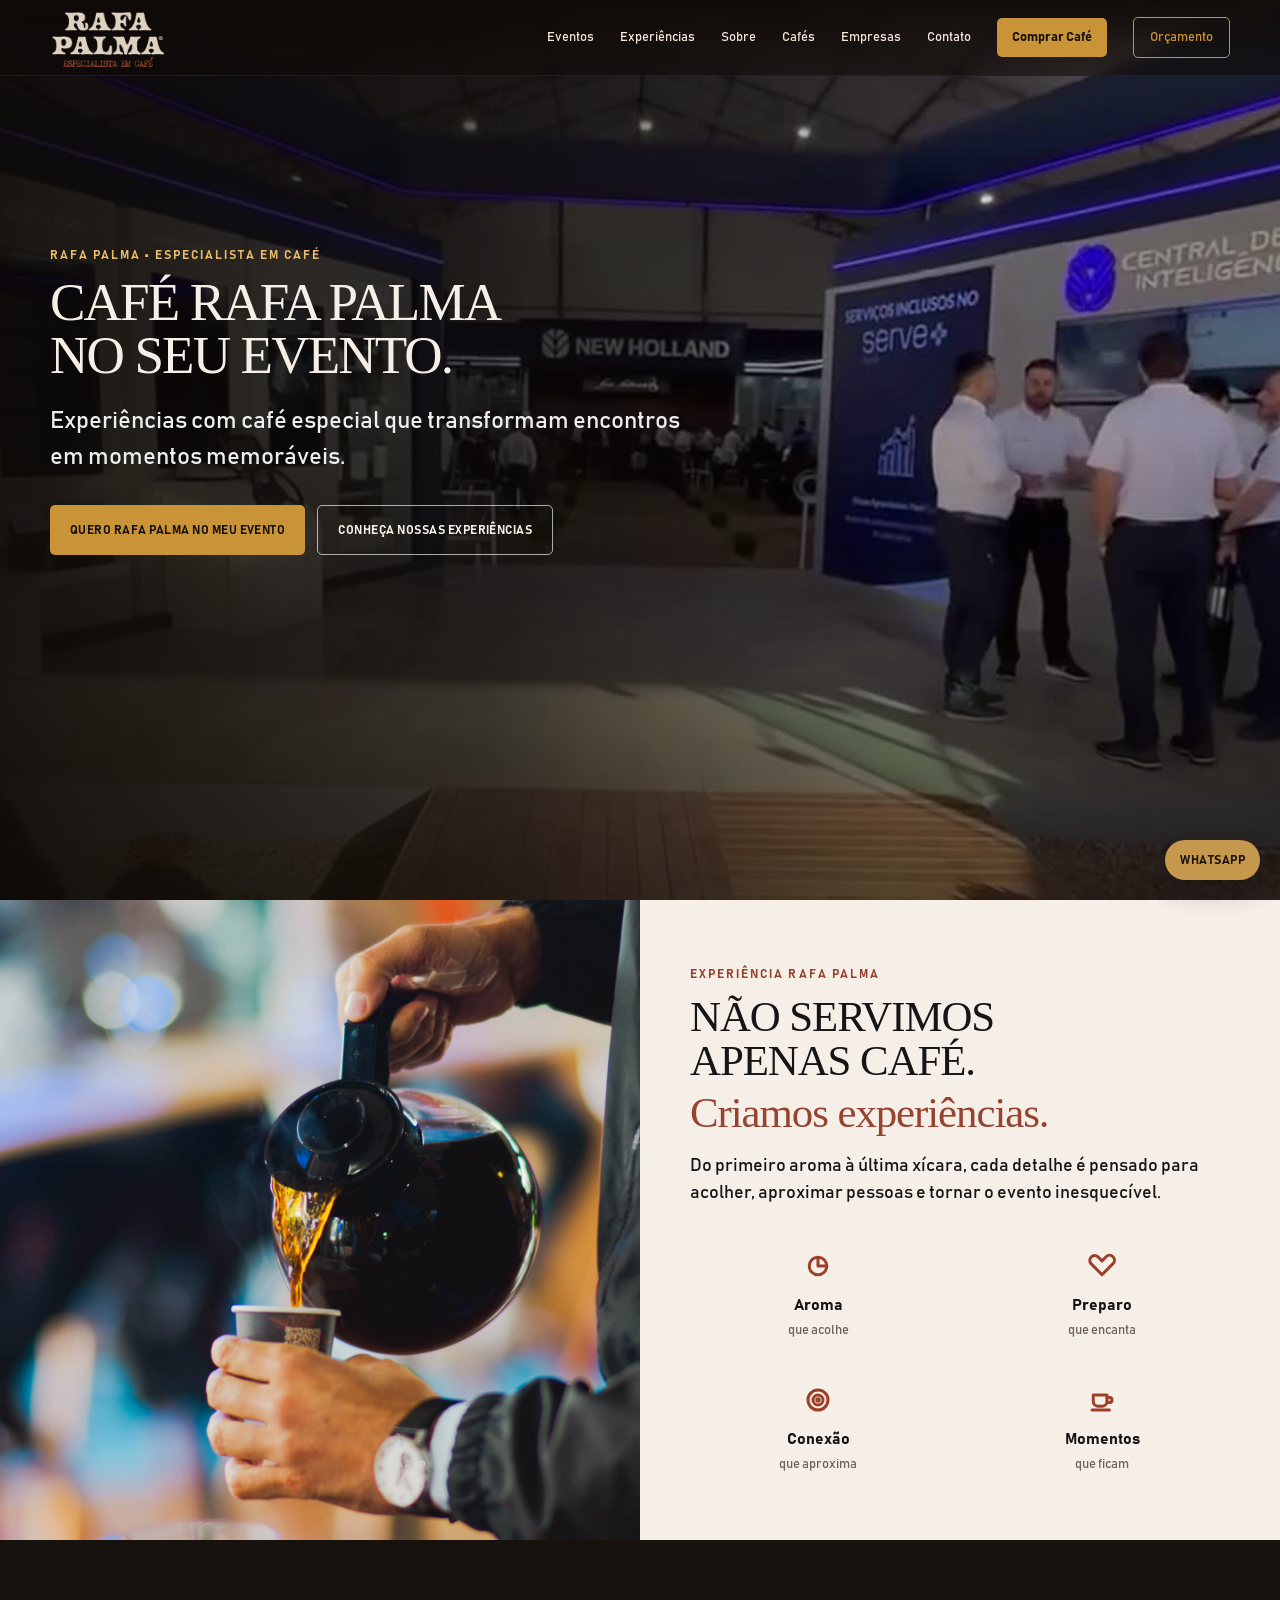
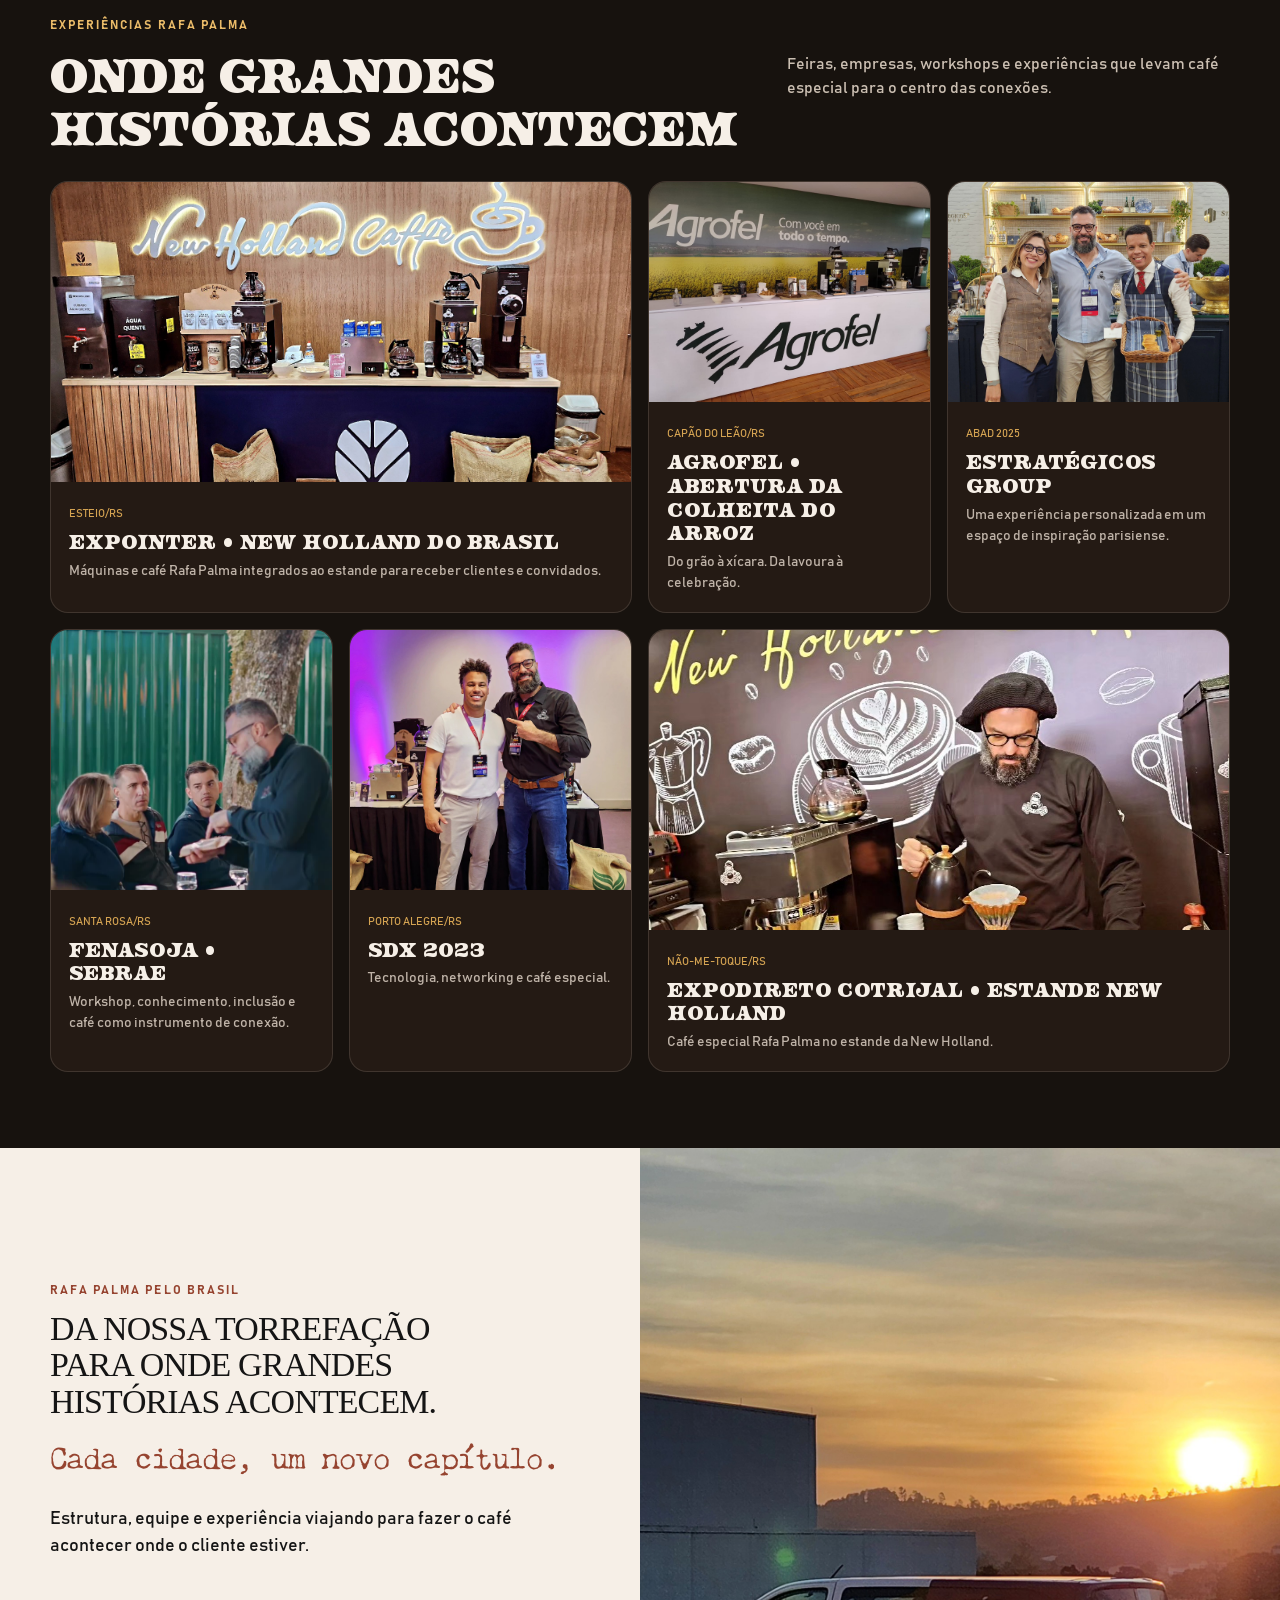
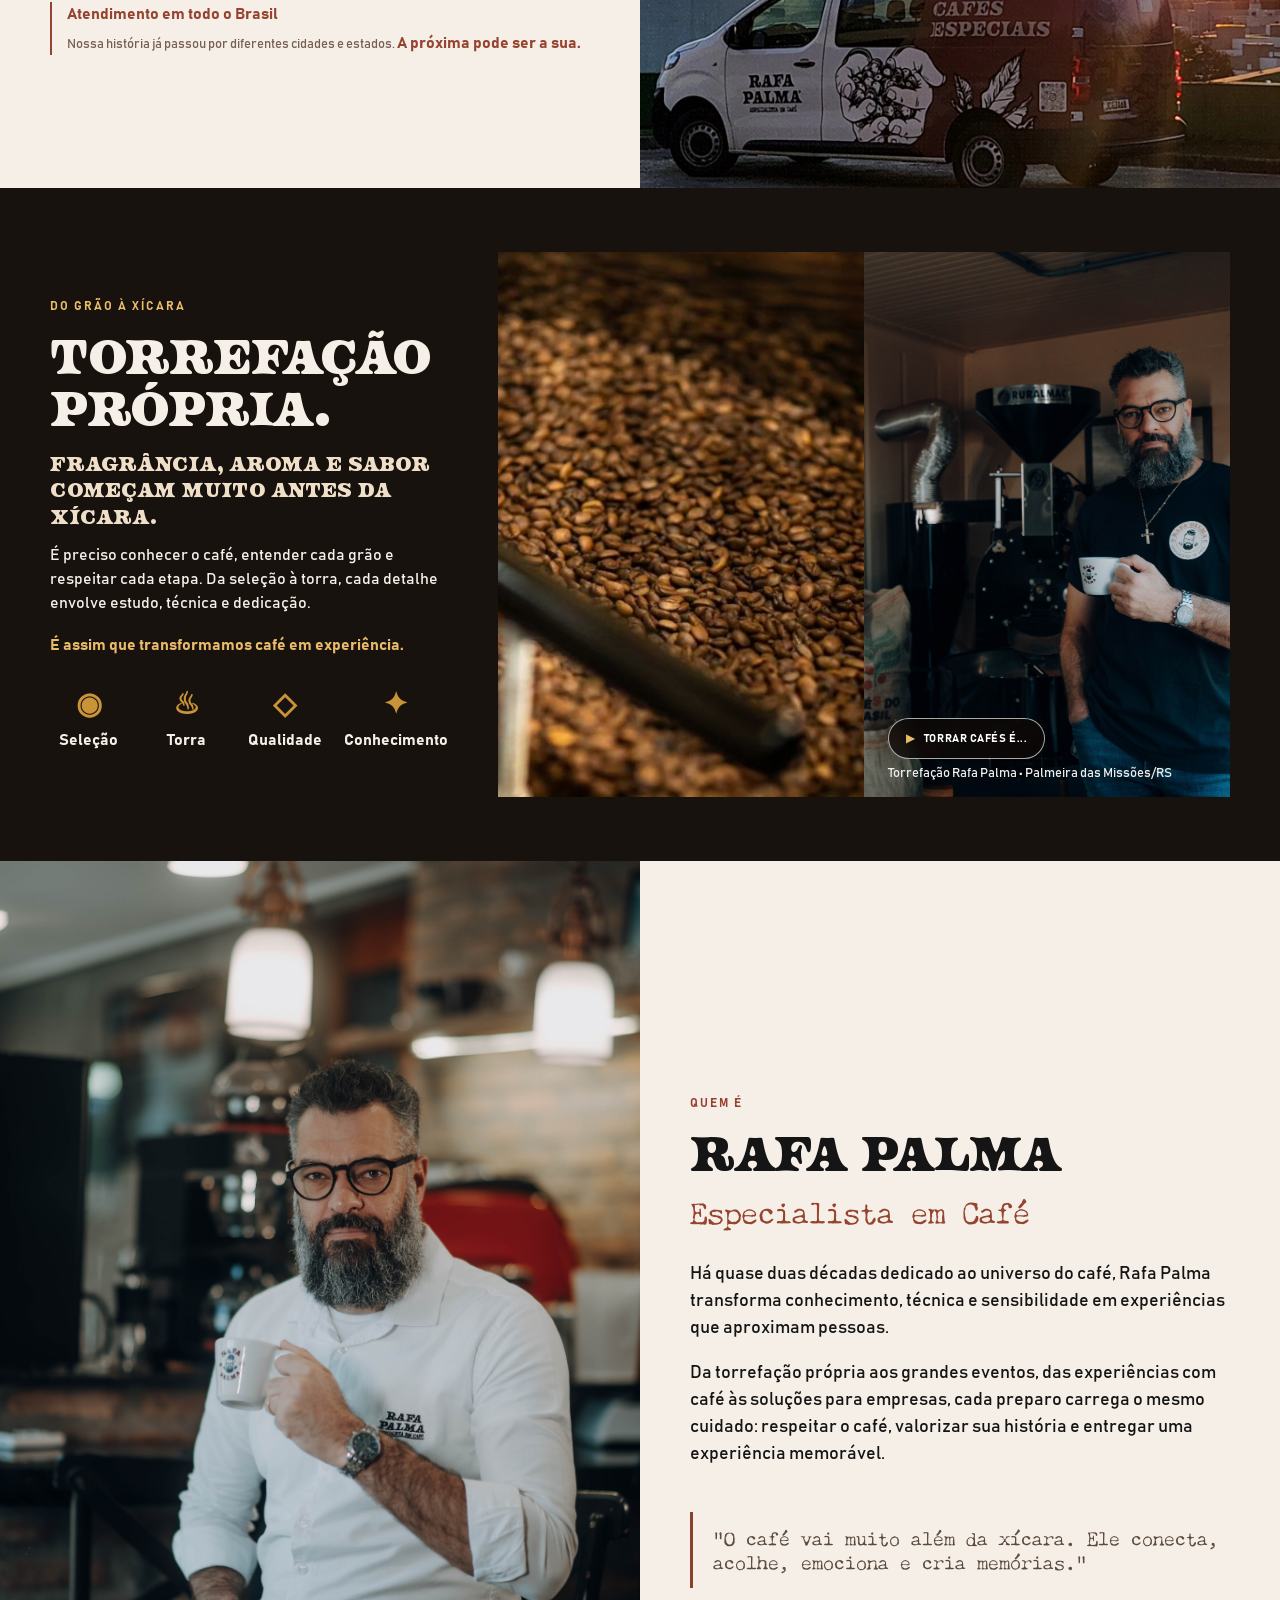
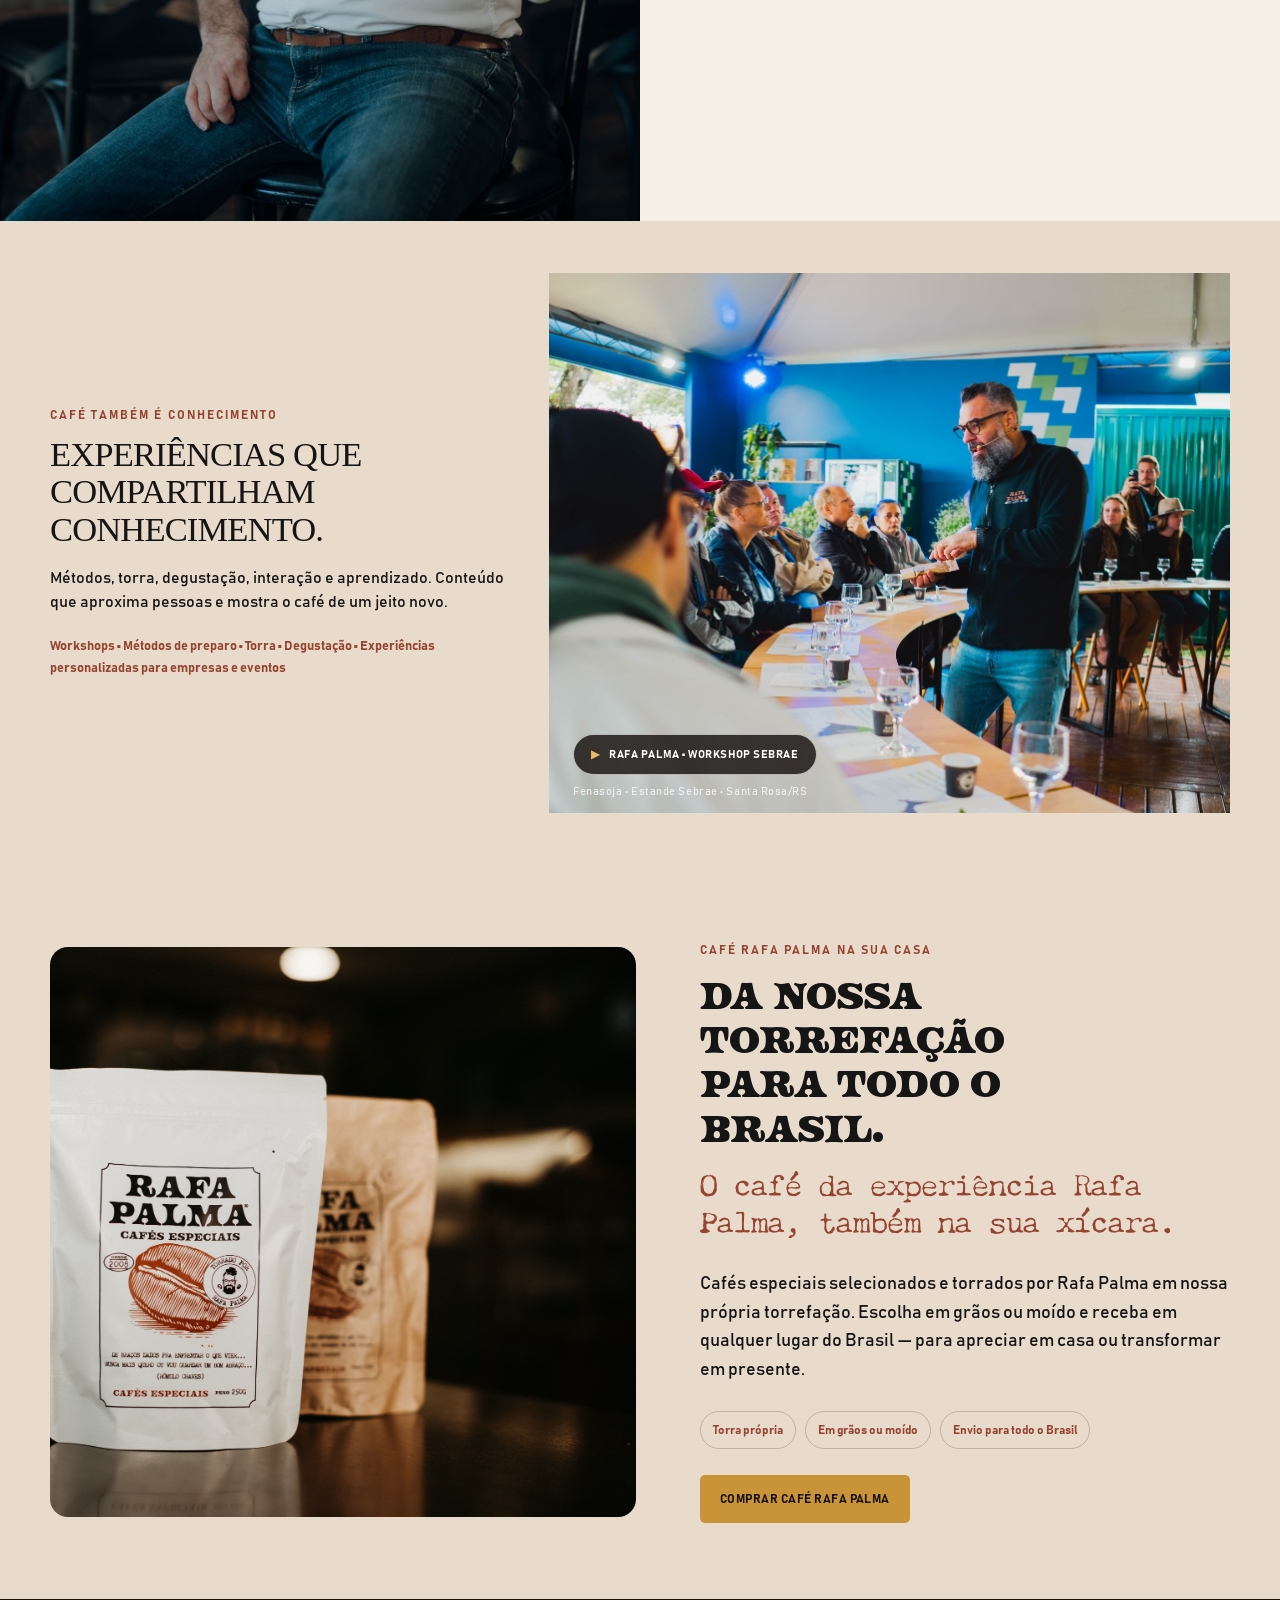
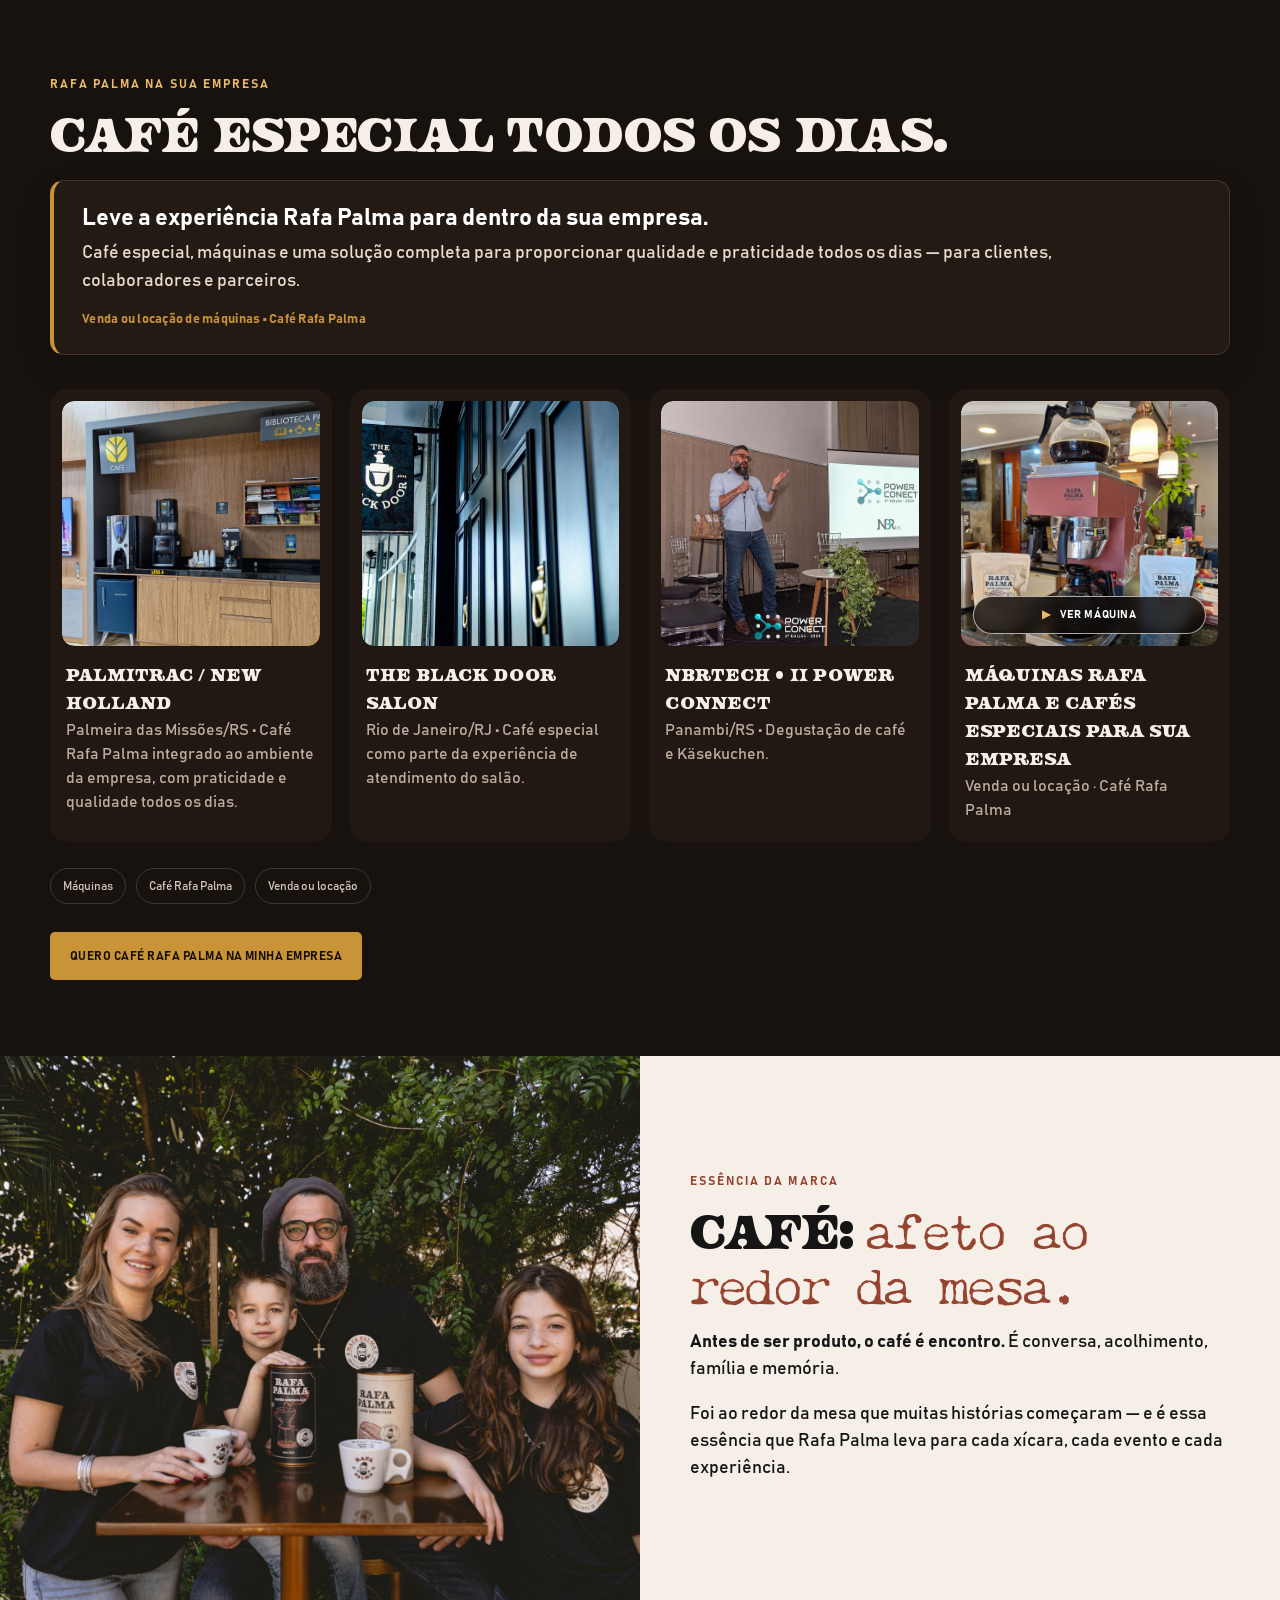
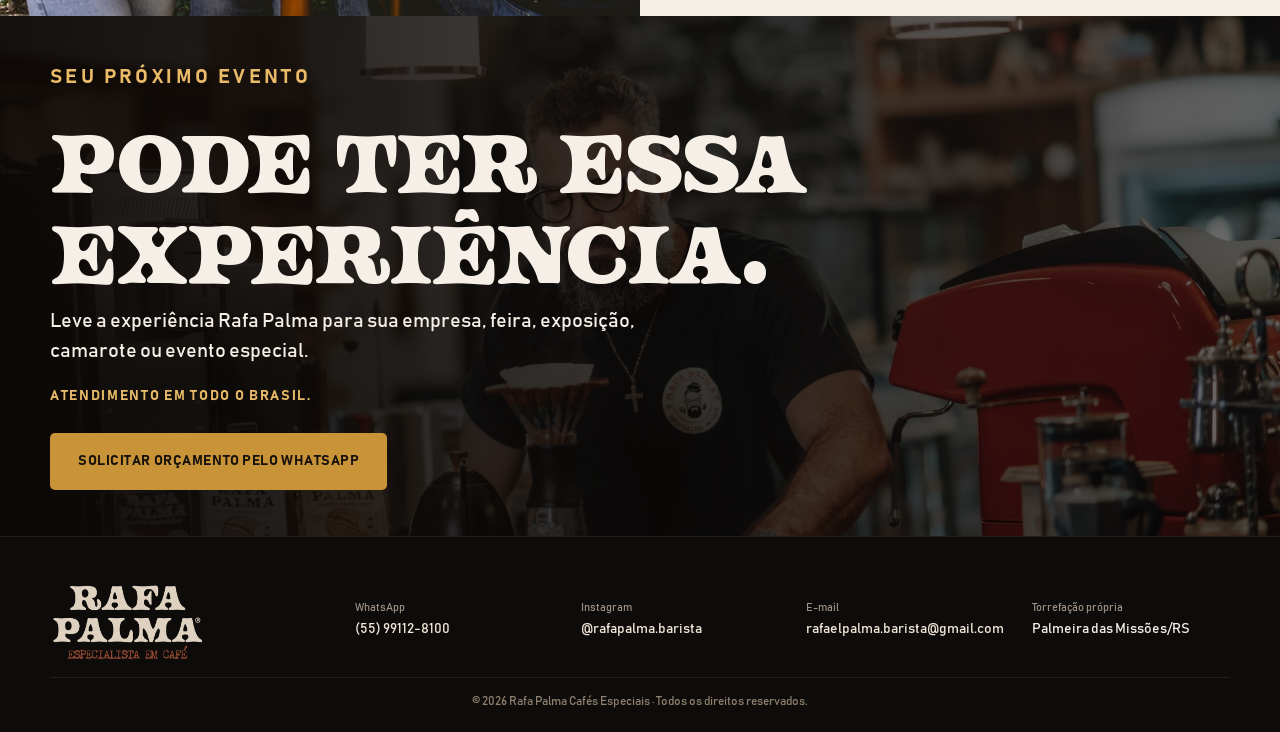
==== commit d78f5b35: "Add files via upload" ====
--- a/index.html
+++ b/index.html
@@ -1120,7 +1120,7 @@
       <div class="hero-shade"></div>
       <div class="hero-content container">
         <p class="eyebrow">Rafa Palma • Especialista em Café</p>
-        <h1 class="hero-title-v9"><span>Café Rafa Palma</span><span>No seu</span><span>evento.</span></h1>
+        <h1 class="hero-title-v10"><span>CAFÉ RAFA PALMA</span><span>NO SEU EVENTO.</span></h1>
         <p class="hero-copy">Experiências com café especial que transformam encontros em momentos memoráveis.</p>
         <div class="actions">
           <a class="btn btn-primary" target="_blank" rel="noopener" href="https://wa.me/5555991128100?text=Ol%C3%A1%21%20Conheci%20o%20trabalho%20do%20Rafa%20Palma%20pelo%20site%20e%20gostaria%20de%20levar%20a%20experi%C3%AAncia%20Rafa%20Palma%20para%20o%20meu%20evento.%20Podemos%20conversar%3F">Quero Rafa Palma no meu evento</a>
@@ -1133,7 +1133,7 @@
       <div class="media"><img src="assets/images/servindo-cafe.jpg" alt="Café Rafa Palma sendo servido" loading="lazy" /></div>
       <div class="copy panel-light">
         <p class="eyebrow dark">Experiência Rafa Palma</p>
-        <h2 class="experience-title-v9"><span>Não servimos apenas</span><span>café.</span><em>Criamos experiências.</em></h2>
+        <h2 class="experience-title-v10"><span>NÃO SERVIMOS</span><span>APENAS CAFÉ.</span><em>Criamos experiências.</em></h2>
         <p>Do primeiro aroma à última xícara, cada detalhe é pensado para acolher, aproximar pessoas e tornar o evento inesquecível.</p>
         
 <div class="feature-grid">
@@ -1204,7 +1204,7 @@
       <div class="media"><img src="assets/images/van-atibaia.jpg" alt="Van Rafa Palma em Atibaia ao pôr do sol" loading="lazy"></div>
       <div class="copy panel-light">
         <p class="eyebrow dark">Rafa Palma pelo Brasil</p>
-        <h2 class="brazil-title-v9"><span>Da nossa torrefação</span><span>para onde grandes</span><span>histórias acontecem.</span></h2>
+        <h2 class="brazil-title-v10"><span>DA NOSSA TORREFAÇÃO</span><span>PARA ONDE GRANDES</span><span>HISTÓRIAS ACONTECEM.</span></h2>
         <p class="script">Cada cidade, um novo capítulo.</p>
         <p>Estrutura, equipe e experiência viajando para fazer o café acontecer onde o cliente estiver.</p>
         <div class="reach"><strong>Atendimento em todo o Brasil</strong><span>Nossa história já passou por diferentes cidades e estados. <strong>A próxima pode ser a sua.</strong></span></div>
@@ -1230,7 +1230,7 @@
 
     <section class="workshops section-cream">
       <div class="container workshops-grid">
-        <div><p class="eyebrow dark">Café também é conhecimento</p><h2 class="workshops-title-v9">Experiências que compartilham conhecimento.</h2><p>Métodos, torra, degustação, interação e aprendizado. Conteúdo que aproxima pessoas e mostra o café de um jeito novo.</p><div class="workshop-tags">Workshops • Métodos de preparo • Torra • Degustação • Experiências personalizadas para empresas e eventos</div></div>
+        <div><p class="eyebrow dark">Café também é conhecimento</p><h2 class="workshops-title-v10"><span>EXPERIÊNCIAS QUE</span><span>COMPARTILHAM</span><span>CONHECIMENTO.</span></h2><p>Métodos, torra, degustação, interação e aprendizado. Conteúdo que aproxima pessoas e mostra o café de um jeito novo.</p><div class="workshop-tags">Workshops • Métodos de preparo • Torra • Degustação • Experiências personalizadas para empresas e eventos</div></div>
         <div class="video-preview workshop-media"><img src="assets/images/workshop-sebrae-escolhida.jpg" alt="Rafa Palma conduzindo experiência com café" loading="lazy"><button class="play-video" data-video="assets/videos/fenasoja.mp4" aria-label="Assistir vídeo da experiência"><span>▶</span> Rafa Palma • Workshop Sebrae</button><small>Fenasoja • Estande Sebrae • Santa Rosa/RS</small></div>
       </div>
     </section>
--- a/styles.css
+++ b/styles.css
@@ -701,3 +701,15 @@
 .experience .copy .experience-title-v9>span{display:block!important;white-space:normal!important;font-size:inherit!important;line-height:1.02!important;margin:0!important}
 .experience .copy .experience-title-v9 em{display:block!important;margin-top:5px!important;line-height:1.02!important}
 }
+
+/* V10 — quebras fixas e escala refinada */
+.hero-title-v10{font-family:"Freehouse",serif;font-size:clamp(42px,4.15vw,60px);line-height:.98;max-width:760px}
+.hero-title-v10>span{display:block;color:var(--paper)}
+.experience-title-v10{font-family:"Freehouse",serif;font-size:clamp(31px,3vw,43px);line-height:1.03}
+.experience-title-v10>span{display:block}
+.experience-title-v10 em{display:block;margin-top:7px;font-family:"Chandler42",serif}
+.brazil-title-v10{font-family:"Freehouse",serif;font-size:clamp(27px,2.65vw,38px);line-height:1.08;max-width:570px}
+.brazil-title-v10>span{display:block}
+.workshops-title-v10{font-family:"Freehouse",serif;font-size:clamp(28px,2.7vw,39px);line-height:1.08;max-width:560px}
+.workshops-title-v10>span{display:block}
+@media(max-width:768px){.hero-title-v10{font-size:clamp(37px,10vw,50px);line-height:.98}.experience-title-v10{font-size:clamp(29px,8vw,37px)}.brazil-title-v10,.workshops-title-v10{font-size:clamp(28px,7.8vw,36px)}}
